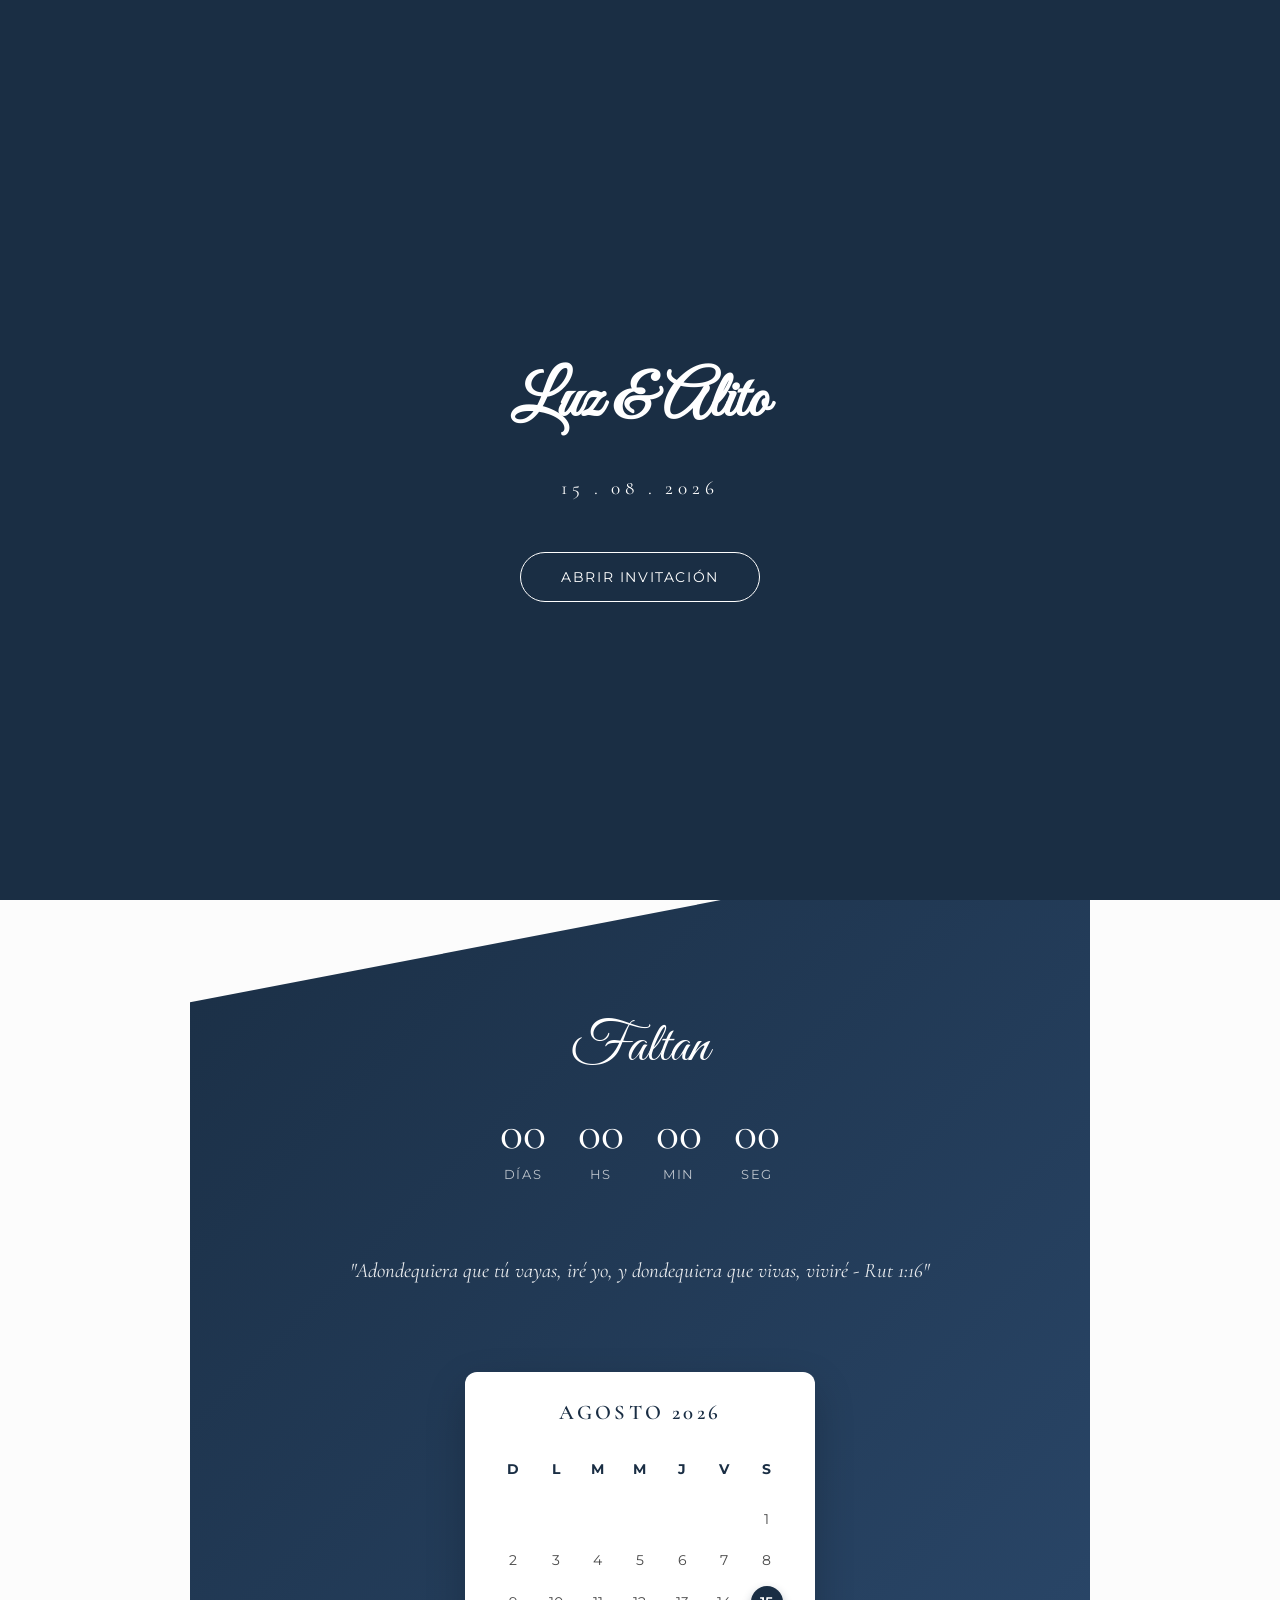
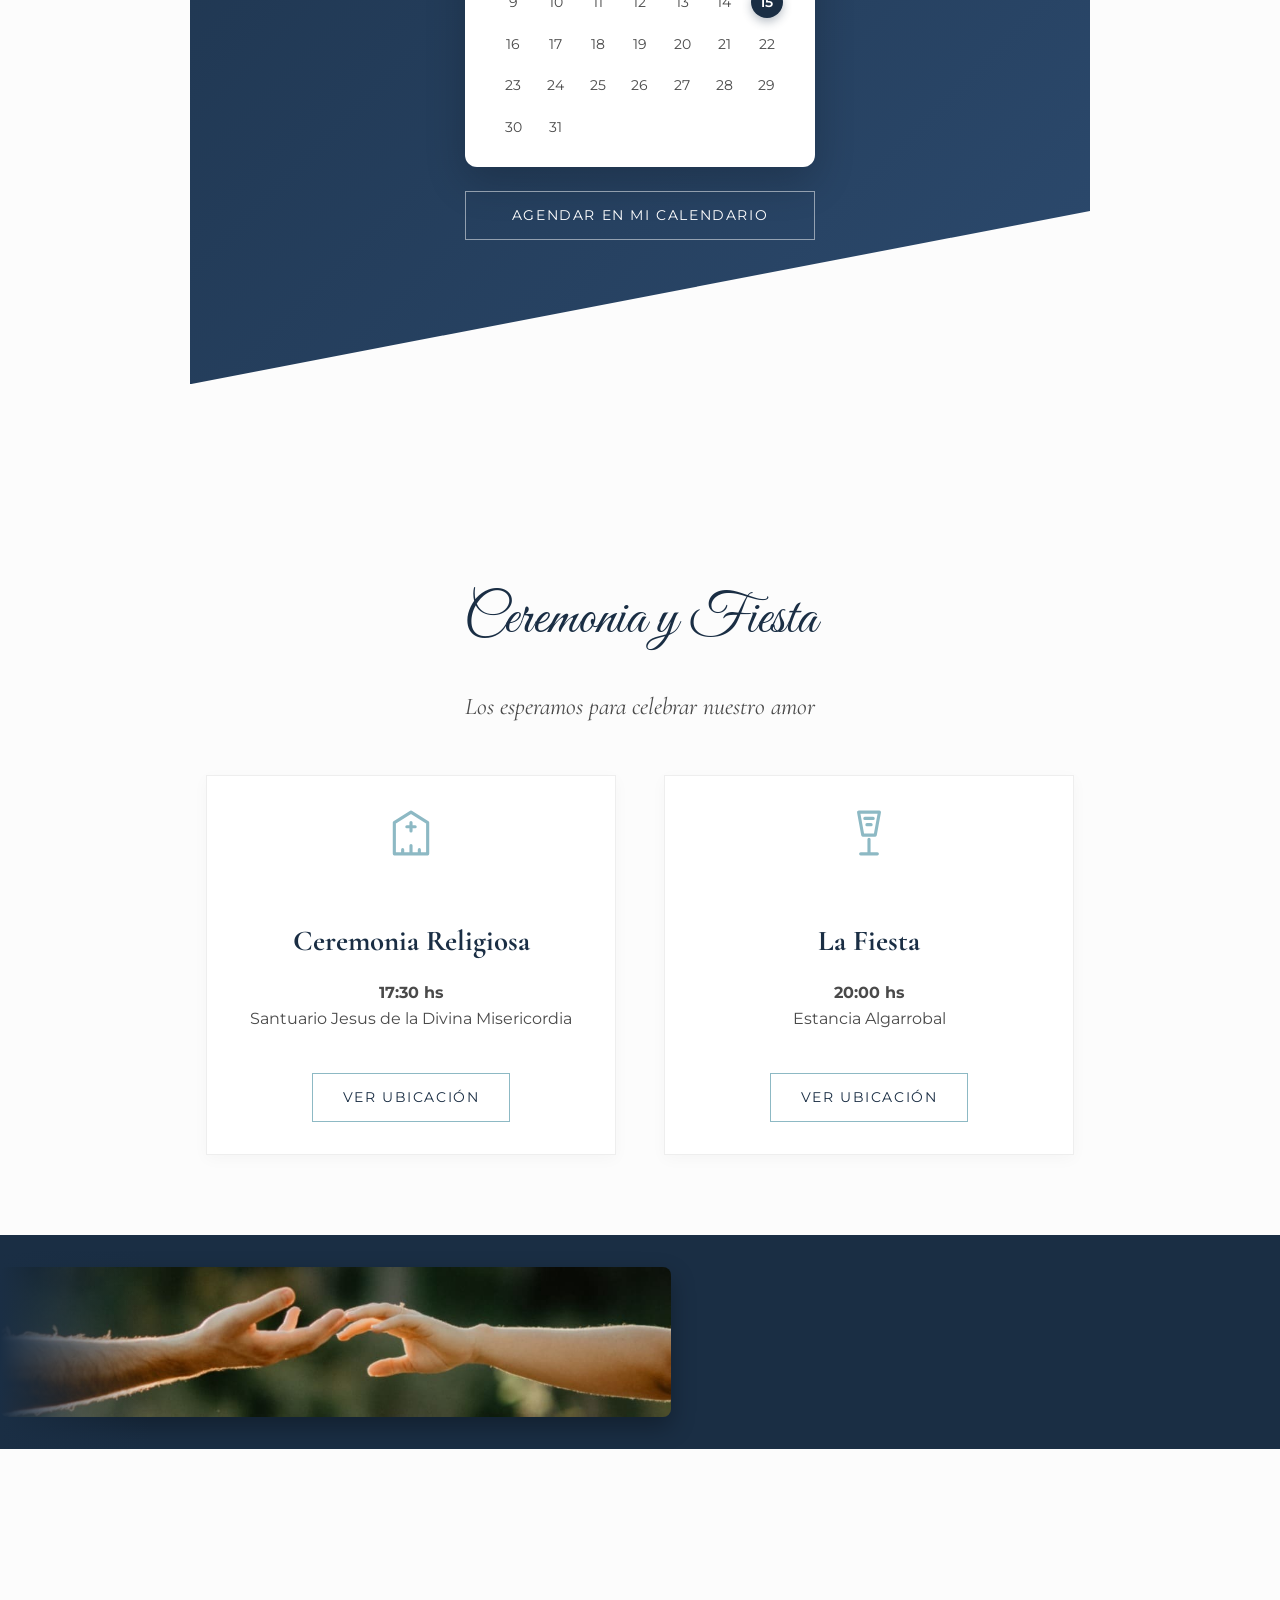
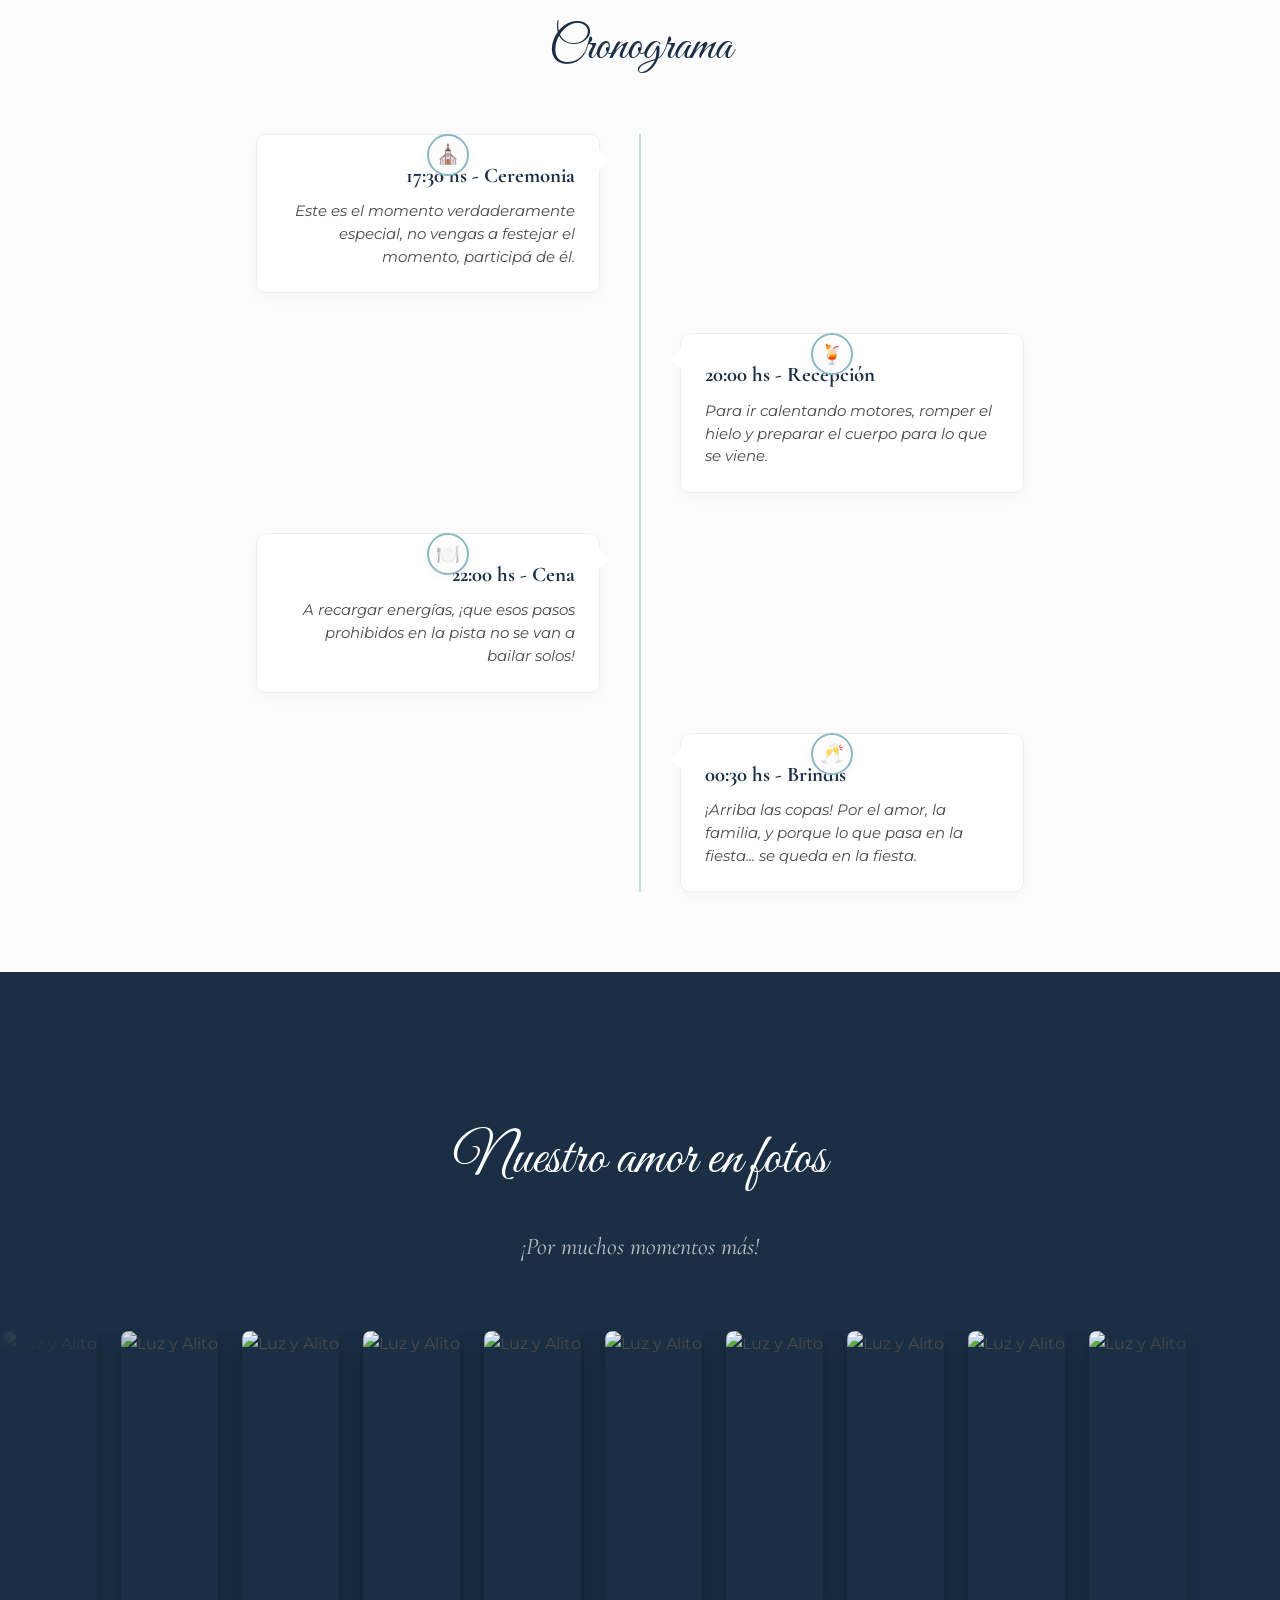
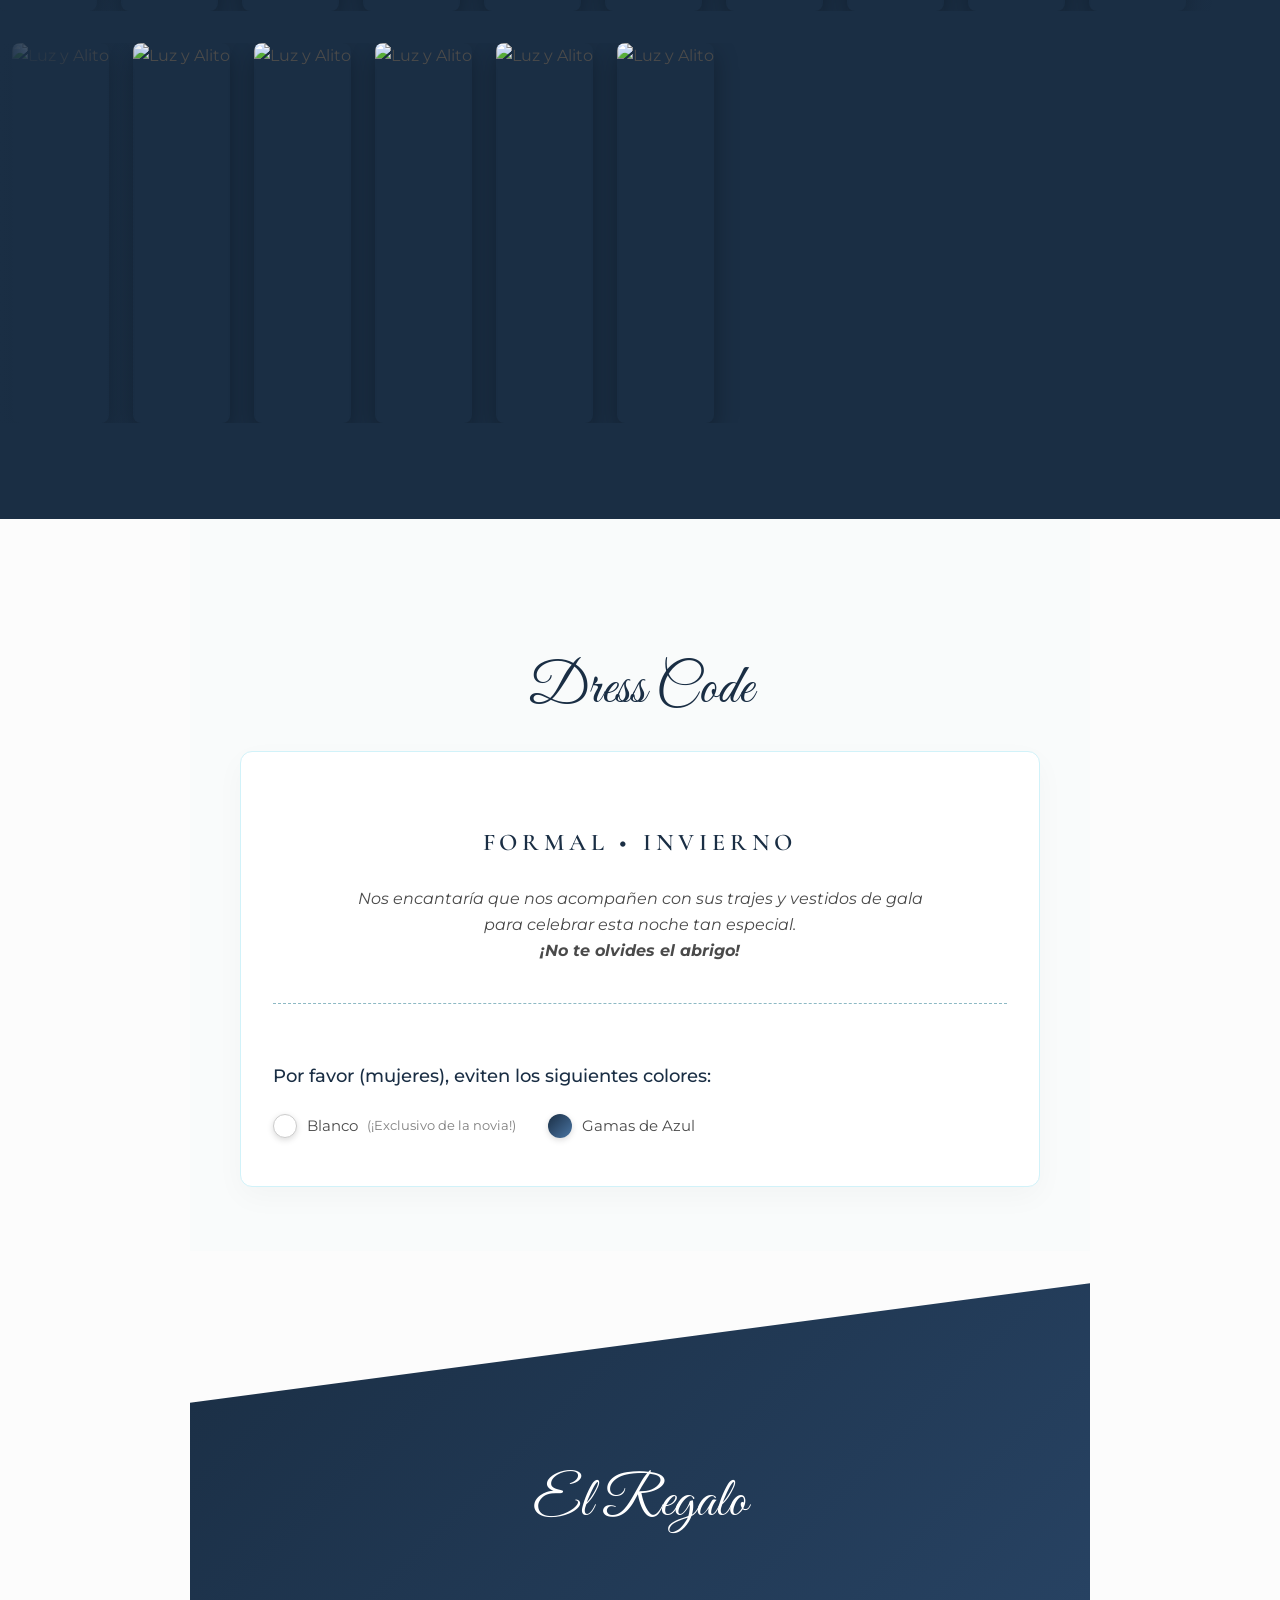
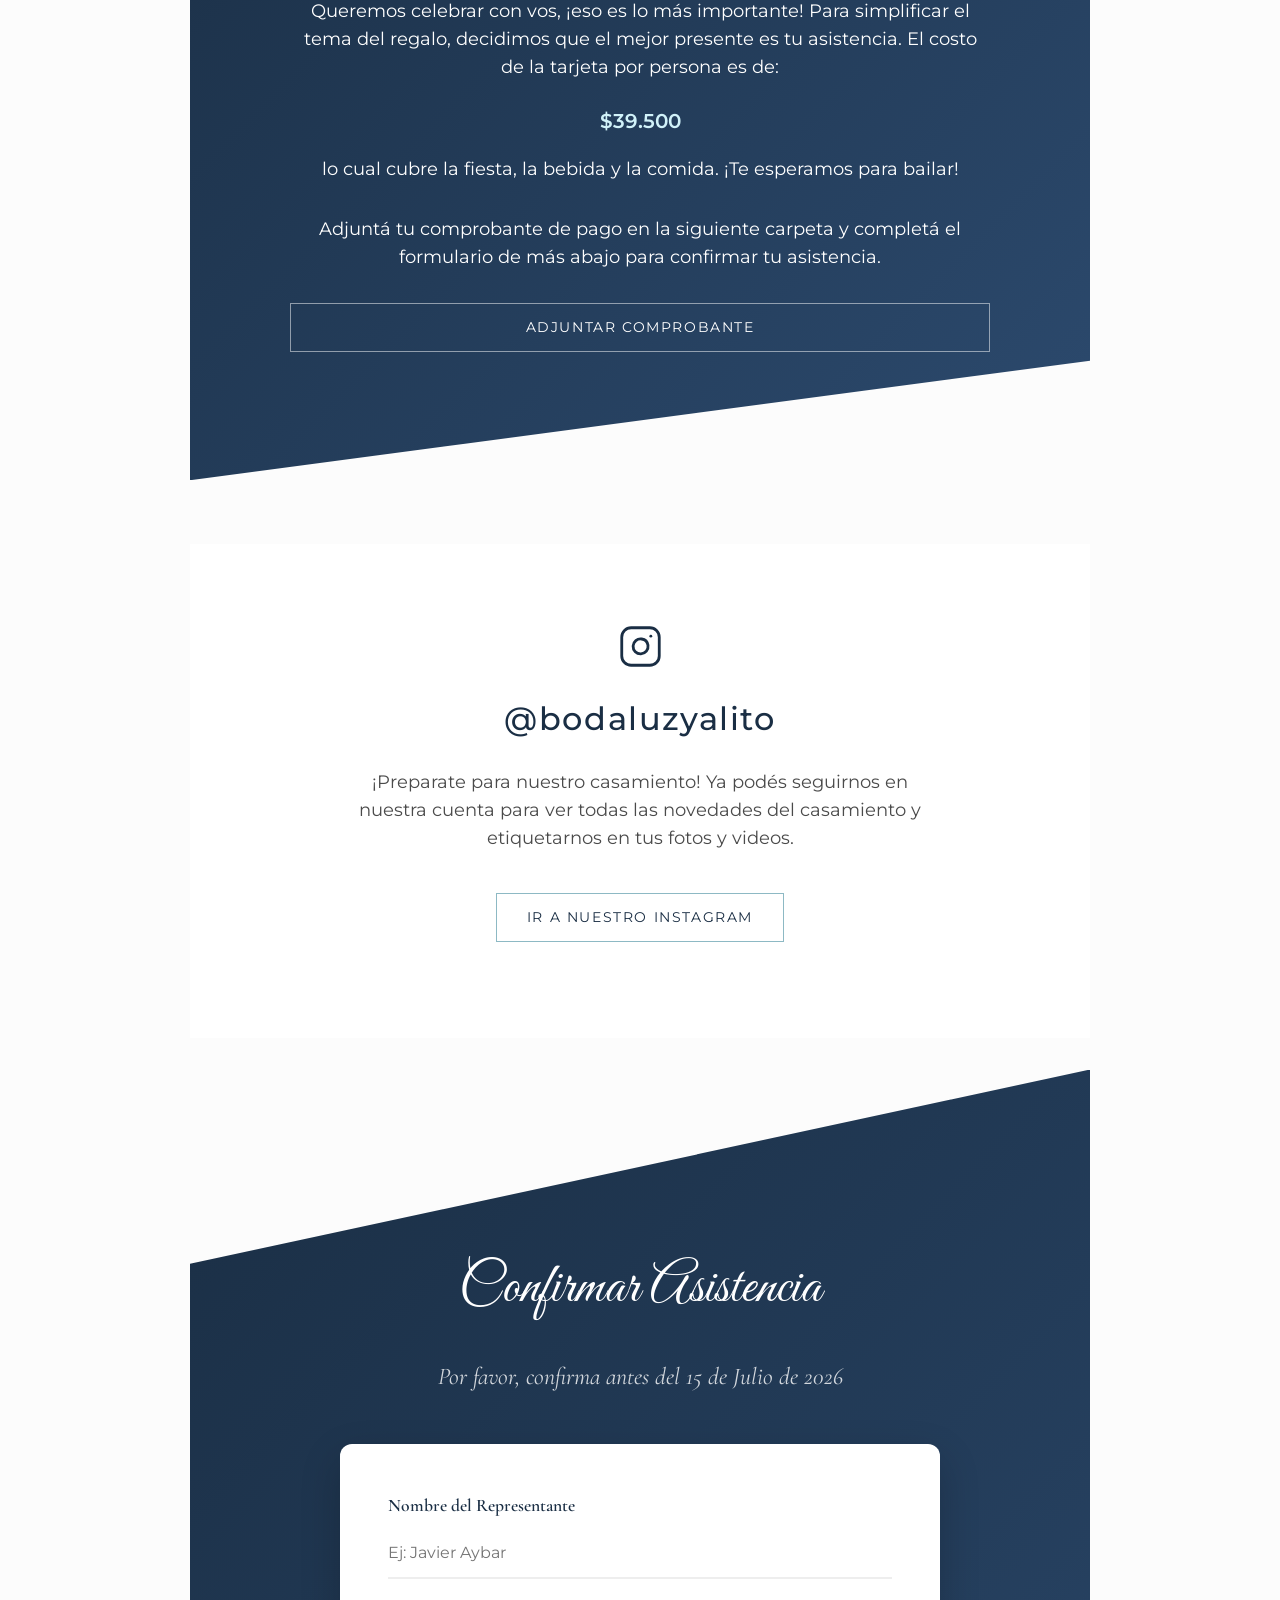
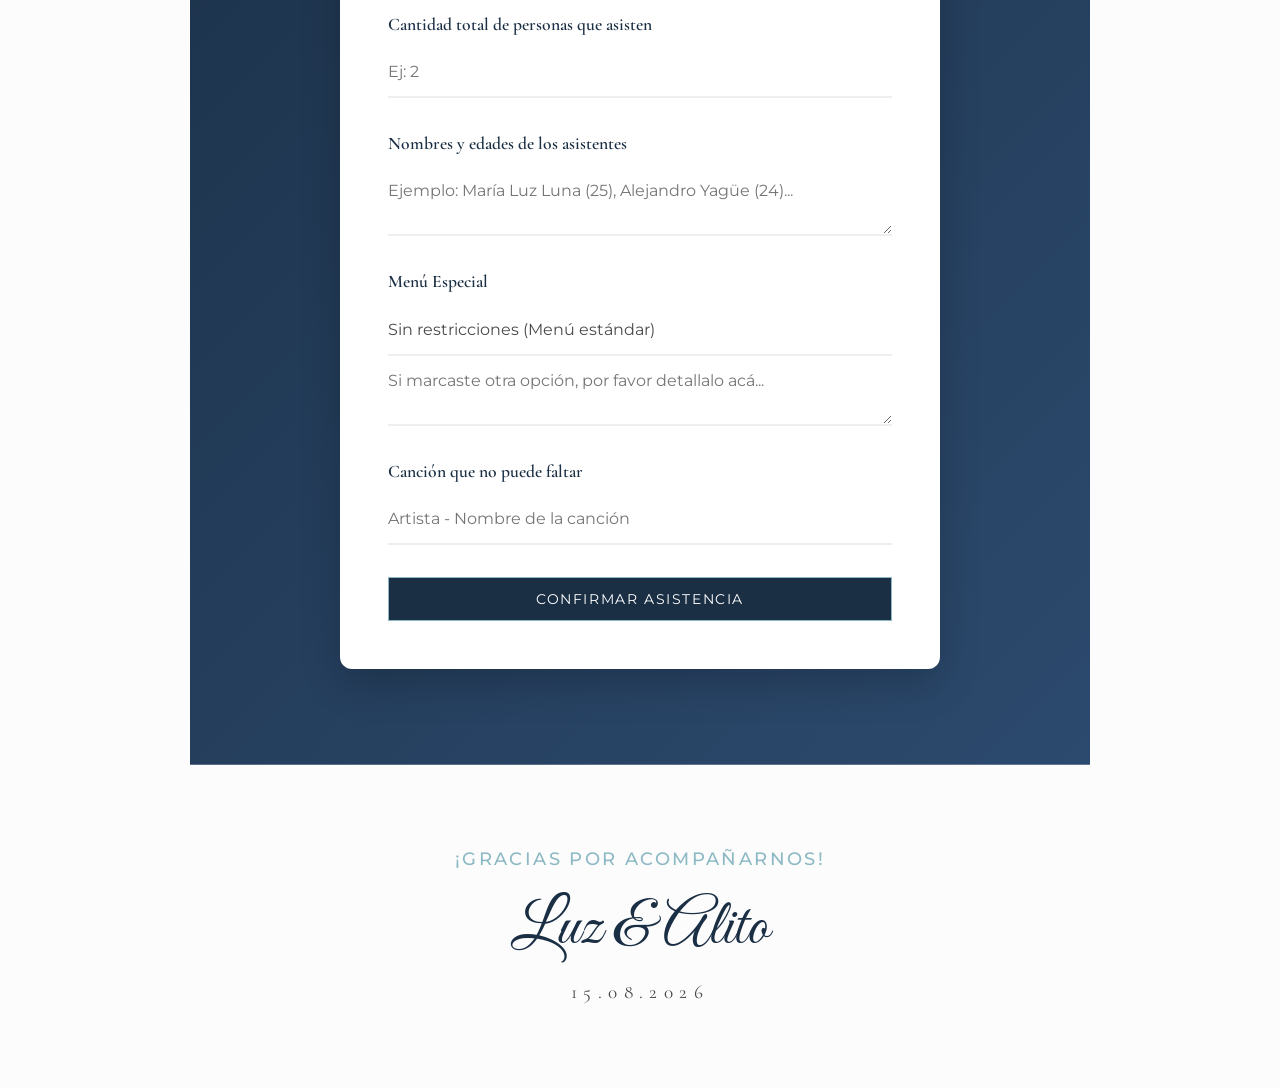
==== templates/index_brindis.html @ bd090705 "Feature: Agregada version de invitacion con pago de tarjeta" ====
<!DOCTYPE html>
<html lang="es">
<head>
    <meta charset="UTF-8">
    <meta name="viewport" content="width=device-width, initial-scale=1.0">
    <title>Luz & Alito | 15.08.2026</title>
    
    <meta property="og:title" content="¡Nos casamos! Luz & Alito">
    <meta property="og:description" content="Estás cordialmente invitado a celebrar nuestro casamiento el 15.08.2026. Entra para ver todos los detalles y confirmar tu asistencia.">
    <meta property="og:image" content="https://boda-luz-alito-production.up.railway.app/static/img/imagen_link.jpg">
    <meta property="og:image:secure_url" content="https://boda-luz-alito-production.up.railway.app/static/img/imagen_link.jpg">
    <meta property="og:image:type" content="image/jpeg">
    <meta property="og:image:width" content="1200">
    <meta property="og:image:height" content="630">
    <!-- Actualizamos la URL para que apunte a la nueva ruta -->
    <meta property="og:url" content="https://boda-luz-alito-production.up.railway.app/tarjeta">
    <meta property="og:type" content="website">
    
    <link rel="preconnect" href="https://fonts.googleapis.com">
    <link rel="preconnect" href="https://fonts.gstatic.com" crossorigin>
    <link href="https://fonts.googleapis.com/css2?family=Cormorant+Garamond:ital,wght@0,400;0,600;1,400&family=Great+Vibes&family=Montserrat:wght@300;400;500&display=swap" rel="stylesheet">
    
    <link rel="stylesheet" href="/static/css/styles.css">
</head>
<body>

    <div id="welcome-overlay" class="welcome-overlay">
        <div class="welcome-content">
            <h2 style="font-family: var(--font-script); font-size: 4rem; color: white; margin-bottom: 0;">Luz & Alito</h2>
            <p style="font-family: var(--font-serif); font-size: 1.2rem; color: white; letter-spacing: 0.3rem; margin-bottom: 3rem;">15 . 08 . 2026</p>
            <button id="open-invitation" class="btn-primary" style="background-color: transparent; border-color: white; color: white; border-radius: 30px; padding: 15px 40px;">
                ABRIR INVITACIÓN
            </button>
        </div>
    </div>

    <header class="hero-superpuesta">
        <img src="/static/img/image_1.jpg" alt="Luz y Alito Preboda" class="portada-foto-harmonized hero-bg">
        
        <div class="hero-overlay-sutil"></div>

        <div class="hero-content-superpuesto">
            
            <div class="hero-top">
                <svg viewBox="0 0 400 150" class="svg-arco">
                    <path id="curve" d="M 50 130 Q 200 10 350 130" fill="transparent" />
                    <text class="texto-arco">
                        <textPath href="#curve" startOffset="50%" text-anchor="middle">
                            Nos casamos
                        </textPath>
                    </text>
                </svg>
                <div class="hero-nombres-super">LUZ & ALITO</div>
            </div>
            
            <div class="hero-bottom">
                <p class="hero-fecha-super">15.08.2026</p>
            </div>

        </div>
    </header>

    <section id="countdown" class="reveal">
        <h2 class="section-title" style="color: white;">Faltan</h2>
        <div class="countdown-container">
            <div class="countdown-item">
                <span class="countdown-number" id="days" style="color: white;">00</span>
                <span class="countdown-label" style="color: rgba(255,255,255,0.7);">Días</span>
            </div>
            <div class="countdown-item">
                <span class="countdown-number" id="hours" style="color: white;">00</span>
                <span class="countdown-label" style="color: rgba(255,255,255,0.7);">Hs</span>
            </div>
            <div class="countdown-item">
                <span class="countdown-number" id="minutes" style="color: white;">00</span>
                <span class="countdown-label" style="color: rgba(255,255,255,0.7);">Min</span>
            </div>
            <div class="countdown-item">
                <span class="countdown-number" id="seconds" style="color: white;">00</span>
                <span class="countdown-label" style="color: rgba(255,255,255,0.7);">Seg</span>
            </div>
        </div>
        
        <div class="bible-quote-container">
            <p class="bible-quote">"Adondequiera que tú vayas, iré yo, y dondequiera que vivas, viviré - Rut 1:16"</p>
        </div>
        
        <div class="calendar-widget">
            <div class="elegant-calendar">
                <div class="calendar-header">AGOSTO 2026</div>
                <div class="calendar-grid">
                    <span>D</span><span>L</span><span>M</span><span>M</span><span>J</span><span>V</span><span>S</span>
                    <span></span><span></span><span></span><span></span><span></span><span></span><span>1</span>
                    <span>2</span><span>3</span><span>4</span><span>5</span><span>6</span><span>7</span><span>8</span>
                    <span>9</span><span>10</span><span>11</span><span>12</span><span>13</span><span>14</span><span class="highlight-date">15</span>
                    <span>16</span><span>17</span><span>18</span><span>19</span><span>20</span><span>21</span><span>22</span>
                    <span>23</span><span>24</span><span>25</span><span>26</span><span>27</span><span>28</span><span>29</span>
                    <span>30</span><span>31</span><span></span><span></span><span></span><span></span><span></span>
                </div>
            </div>

            <a href="https://calendar.google.com/calendar/render?action=TEMPLATE&text=Boda+de+Luz+y+Alito&dates=20260815T203000Z/20260816T080000Z&details=%C2%A1Lleg%C3%B3+el+gran+d%C3%ADa!+Ceremonia+17:30+hs+en+Santuario+Jes%C3%BAs+de+la+Divina+Misericordia.+Fiesta+20:00+hs+en+Alto+del+Algarrobal.&location=San+Rafael,+Mendoza,+Argentina" target="_blank" class="btn-primary btn-calendar">
                Agendar en mi Calendario
            </a>
        </div>
    </section>

    <section id="ubicacion" class="reveal" style="background-color: #fcfcfc;">
        <h2 class="section-title">Ceremonia y Fiesta</h2>
        <p class="section-subtitle">Los esperamos para celebrar nuestro amor</p>
        
        <div class="location-grid">
            <div class="location-card">
                <svg class="location-icon" viewBox="0 0 24 24" fill="none" stroke="currentColor" stroke-width="1.5">
                    <path d="M12 2L4 7v15h16V7l-8-5zM12 22v-4M8 22v-2M16 22v-2M12 7v4M10 9h4" stroke-linecap="round" stroke-linejoin="round"/>
                </svg>
                <h3 class="location-title">Ceremonia Religiosa</h3>
                <p><strong>17:30 hs</strong><br>Santuario Jesus de la Divina Misericordia</p>
                <br>
                <a href="https://www.google.com/maps/place/Santuario+Jes%C3%BAs+De+La+Divina+Misericordia/@-34.6218559,-68.3626175,629m/data=!3m2!1e3!4b1!4m6!3m5!1s0x967908223e3d823d:0xdf7e93744d65903f!8m2!3d-34.6218603!4d-68.3600426!16s%2Fg%2F11c0pt0why?entry=ttu&g_ep=EgoyMDI2MDQyMi4wIKXMDSoASAFQAw%3D%3D" target="_blank" class="btn-primary">Ver ubicación</a>
            </div>
            
            <div class="location-card">
                <svg class="location-icon" viewBox="0 0 24 24" fill="none" stroke="currentColor" stroke-width="1.5">
                    <path d="M8 22h8M12 15v7M17 2l-2 11h-6l-2-11h10zM10 5h4M11 8h2" stroke-linecap="round" stroke-linejoin="round"/>
                </svg>
                <h3 class="location-title">La Fiesta</h3>
                <p><strong>20:00 hs</strong><br>Estancia Algarrobal</p>
                <br>
                <a href="https://www.google.com/maps/place/Estancia+Algarrobal/@-34.6167637,-68.4097717,40277m/data=!3m1!1e3!4m10!1m2!2m1!1sel+algarrobal+san+rafael+mendoza!3m6!1s0x9679a9c98246d15d:0x475a10172214bb6f!8m2!3d-34.629145!4d-68.1458076!15sCiBlbCBhbGdhcnJvYmFsIHNhbiByYWZhZWwgbWVuZG96YVoiIiBlbCBhbGdhcnJvYmFsIHNhbiByYWZhZWwgbWVuZG96YZIBFmZ1bmN0aW9uX3Jvb21fZmFjaWxpdHmaASRDaGREU1VoTk1HOW5TMFZKUTBGblNVUkNObkl6TkcxblJSQULgAQD6AQQIABBA!16s%2Fg%2F11cs5szw_x?entry=ttu&g_ep=EgoyMDI2MDQyMi4wIKXMDSoASAFQAw%3D%3D" target="_blank" class="btn-primary">Ver ubicación</a>
            </div>
        </div>

        </section>

    <div class="guarda-animada-container reveal">
        <div class="marquee-track">
            <img src="/static/img/imagen_guarda.jpg" alt="Guarda" class="img-guarda">
        </div>
    </div>

    <section id="cronograma" class="reveal">
        
        <div class="itinerario-container reveal">
            <h2 class="section-title" style="margin-top: 5rem; font-size: 3rem;">Cronograma</h2>
            
            <div class="timeline">
                <div class="timeline-item">
                    <div class="timeline-icon">⛪</div>
                    <div class="timeline-content">
                        <h4>17:30 hs - Ceremonia</h4>
                        <p>Este es el momento verdaderamente especial, no vengas a festejar el momento, participá de él.</p>
                    </div>
                </div>
                
                <div class="timeline-item">
                    <div class="timeline-icon">🍹</div>
                    <div class="timeline-content">
                        <h4>20:00 hs - Recepción</h4>
                        <p>Para ir calentando motores, romper el hielo y preparar el cuerpo para lo que se viene.</p>
                    </div>
                </div>
                
                <div class="timeline-item">
                    <div class="timeline-icon">🍽️</div>
                    <div class="timeline-content">
                        <h4>22:00 hs - Cena</h4>
                        <p>A recargar energías, ¡que esos pasos prohibidos en la pista no se van a bailar solos!</p>
                    </div>
                </div>
                
                <div class="timeline-item">
                    <div class="timeline-icon">🥂</div>
                    <div class="timeline-content">
                        <h4>00:30 hs - Brindis</h4>
                        <p>¡Arriba las copas! Por el amor, la familia, y porque lo que pasa en la fiesta... se queda en la fiesta.</p>
                    </div>
                </div>
            </div>
        </div>
    </section>


    <section id="galeria" class="reveal galeria-bg-blue">
        <h2 class="section-title" style="color: white;">Nuestro amor en fotos</h2>
        <p class="section-subtitle" style="color: rgba(255,255,255,0.7); margin-bottom: 4rem;">¡Por muchos momentos más!</p>
        
        <div class="marquee-container">
            <div class="marquee-track track-left">
                <img src="/static/img/image_1.jpg" alt="Luz y Alito" class="img-horizontal">
                <img src="/static/img/image_2.jpg" alt="Luz y Alito" class="img-horizontal">
                <img src="/static/img/image_3.jpg" alt="Luz y Alito" class="img-horizontal">
                <img src="/static/img/image_4.jpg" alt="Luz y Alito" class="img-horizontal">
                <img src="/static/img/image_5.jpg" alt="Luz y Alito" class="img-horizontal">
                <img src="/static/img/image_1.jpg" alt="Luz y Alito" class="img-horizontal">
                <img src="/static/img/image_2.jpg" alt="Luz y Alito" class="img-horizontal">
                <img src="/static/img/image_3.jpg" alt="Luz y Alito" class="img-horizontal">
                <img src="/static/img/image_4.jpg" alt="Luz y Alito" class="img-horizontal">
                <img src="/static/img/image_5.jpg" alt="Luz y Alito" class="img-horizontal">
            </div>
        </div>

        <div class="marquee-container" style="margin-bottom: 0;">
            <div class="marquee-track track-right">
                <img src="/static/img/image_6.jpg" alt="Luz y Alito" class="img-vertical">
                <img src="/static/img/image_7.jpg" alt="Luz y Alito" class="img-vertical">
                <img src="/static/img/image_8.jpg" alt="Luz y Alito" class="img-vertical">
                <img src="/static/img/image_9.jpg" alt="Luz y Alito" class="img-vertical">
                <img src="/static/img/image_10.jpg" alt="Luz y Alito" class="img-vertical">
                <img src="/static/img/image_11.jpg" alt="Luz y Alito" class="img-vertical">
                <img src="/static/img/image_6.jpg" alt="Luz y Alito" class="img-vertical">
                <img src="/static/img/image_7.jpg" alt="Luz y Alito" class="img-vertical">
                <img src="/static/img/image_8.jpg" alt="Luz y Alito" class="img-vertical">
                <img src="/static/img/image_9.jpg" alt="Luz y Alito" class="img-vertical">
                <img src="/static/img/image_10.jpg" alt="Luz y Alito" class="img-vertical">
                <img src="/static/img/image_11.jpg" alt="Luz y Alito" class="img-vertical">
            </div>
        </div>
    </section>

    <section id="detalles" class="reveal" style="background-color: #f9fbfb; padding-bottom: 4rem;">
        <h2 class="section-title">Dress Code</h2>
        
        <div class="dress-code-container">
            
            <p class="dress-code-main">Formal • Invierno</p>
            
            <p style="max-width: 600px; margin: 1rem auto; color: var(--text-body); font-style: italic;">
                Nos encantaría que nos acompañen con sus trajes y vestidos de gala para celebrar esta noche tan especial.
                <br><strong>¡No te olvides el abrigo!</strong>
            </p>
            

            <div class="reserved-colors">
                <p class="reserved-title">Por favor (mujeres), eviten los siguientes colores:</p>
                
                <div class="color-palette">
                    <div class="color-item">
                        <span class="color-dot" style="background-color: #FFFFFF; border: 1px solid #ccc;"></span>
                        Blanco <span style="font-size: 0.8rem; opacity: 0.7;">(¡Exclusivo de la novia!)</span>
                    </div>
                    <div class="color-item">
                        <span class="color-dot" style="background: linear-gradient(135deg, #1A2E44, #4a75a3);"></span>
                        Gamas de Azul
                    </div>
                </div>
            </div>
        </div>
    </section>

    <!-- SECCIÓN DE REGALOS MODIFICADA -->
    <section id="regalos" class="reveal regalos-bg-blue">
        <h2 class="section-title" style="color: white; margin-bottom: 2rem;">El Regalo</h2>
        
        <div class="gifts-content" style="max-width: 700px; margin: 0 auto; color: white; font-family: var(--font-sans); line-height: 1.6; text-align: center;">
            <p style="font-size: 1.1rem; margin-bottom: 1.5rem;">
                Queremos celebrar con vos, ¡eso es lo más importante! Para simplificar el tema del regalo, decidimos que el mejor presente es tu asistencia. El costo de la tarjeta por persona es de:
            </p>
            
            <p style="font-size: 1.25rem; font-weight: 600; margin-bottom: 0.5rem; color: var(--accent-cyan);">
                $39.500
            </p>
            
            <p style="font-size: 1.1rem; margin-bottom: 2rem;">
                lo cual cubre la fiesta, la bebida y la comida. ¡Te esperamos para bailar!
            </p>

            <p style="font-size: 1.1rem; margin-bottom: 2rem; padding: 0 1rem;">
                Adjuntá tu comprobante de pago en la siguiente carpeta y completá el formulario de más abajo para confirmar tu asistencia.
            </p>

            <a href="https://drive.google.com/drive/folders/1MSKx-AzAaVtiCy_ZaX9L3A9pdkCAbruA?usp=drive_link" target="_blank" class="btn-primary btn-calendar" style="margin: 0 auto;">
                Adjuntar Comprobante
            </a>
        </div>
    </section>

   <section id="instagram" class="reveal" style="background-color: white; text-align: center; padding-bottom: 6rem;">
        <div style="color: var(--primary-navy); margin-bottom: 1rem;">
            <svg width="45" height="45" viewBox="0 0 24 24" fill="none" stroke="currentColor" stroke-width="1.5" stroke-linecap="round" stroke-linejoin="round">
                <rect x="2" y="2" width="20" height="20" rx="5" ry="5"></rect>
                <path d="M16 11.37A4 4 0 1 1 12.63 8 4 4 0 0 1 16 11.37z"></path>
                <line x1="17.5" y1="6.5" x2="17.51" y2="6.5"></line>
            </svg>
        </div>
        
        <h2 style="font-family: var(--font-sans); font-size: 2rem; color: var(--primary-navy); font-weight: 500; letter-spacing: 0.1rem; margin-top: 0; margin-bottom: 1.5rem;">
            @bodaluzyalito
        </h2>
        
        <p style="max-width: 600px; margin: 0 auto 2.5rem auto; font-size: 1.1rem; line-height: 1.6; color: var(--text-body);">
            ¡Preparate para nuestro casamiento! Ya podés seguirnos en nuestra cuenta para ver todas las novedades del casamiento y etiquetarnos en tus fotos y videos.
        </p>
        
        <a href="https://www.instagram.com/bodaluzyalito?utm_source=ig_web_button_share_sheet&igsh=ZDNlZDc0MzIxNw==" target="_blank" class="btn-primary">
            Ir a nuestro Instagram
        </a>
    </section>

    <section id="rsvp" class="reveal rsvp-bg-blue">
        <h2 class="section-title" style="color: white;">Confirmar Asistencia</h2>
        <p class="section-subtitle" style="color: rgba(255,255,255,0.8);">Por favor, confirma antes del 15 de Julio de 2026</p>
        <form id="rsvp-form" class="rsvp-form">
            <div class="form-group">
                <label for="nombre">Nombre del Representante</label>
                <input type="text" id="nombre" name="nombre" placeholder="Ej: Javier Aybar" required>
            </div>
            
            <div class="form-group">
                <label for="personas">Cantidad total de personas que asisten</label>
                <input type="number" id="personas" name="personas" min="1" placeholder="Ej: 2" required>
            </div>
            
            <div class="form-group">
                <label for="nombres_invitados">Nombres y edades de los asistentes</label>
                <textarea id="nombres_invitados" name="nombres_invitados" placeholder="Ejemplo: María Luz Luna (25), Alejandro Yagüe (24)..." required></textarea>
            </div>
            
            <div class="form-group">
                <label for="menu">Menú Especial</label>
                <select id="menu" name="menu">
                    <option value="estandar">Sin restricciones (Menú estándar)</option>
                    <option value="vegetariano">Vegetariano</option>
                    <option value="vegano">Vegano</option>
                    <option value="celiaco">Celíaco</option>
                    <option value="otros">Otras alergias/restricciones</option>
                </select>
                <textarea id="menu_detalles" name="menu_detalles" placeholder="Si marcaste otra opción, por favor detallalo acá..."></textarea>
            </div>
            
            <div class="form-group">
                <label for="cancion">Canción que no puede faltar</label>
                <input type="text" id="cancion" name="cancion" placeholder="Artista - Nombre de la canción">
            </div>
            
            <button type="submit" class="btn-primary" style="width: 100%; background-color: var(--primary-navy); color: white;">Confirmar Asistencia</button>
        </form>
    </section>

    <footer class="reveal" style="text-align:center; padding: 5rem 1rem; background-color: #fcfcfc; display: flex; flex-direction: column; align-items: center; justify-content: center;">
        
        <span style="font-family: var(--font-sans); font-size: 1.1rem; font-weight: 500; letter-spacing: 0.15rem; color: var(--accent-cyan-dark); text-transform: uppercase; margin-bottom: 1.5rem;">
            ¡Gracias por acompañarnos!
        </span>
        
        <span style="font-family: var(--font-script); font-size: 4rem; color: var(--primary-navy); line-height: 1; margin-bottom: 1rem;">
            Luz & Alito
        </span>
        
        <span style="font-family: var(--font-serif); font-size: 1.2rem; letter-spacing: 0.4rem; color: var(--text-body);">
            15.08.2026
        </span>

    </footer>

    <audio id="wedding-song" loop autoplay>
        <source src="/static/music/nuestra_cancion.mp3" type="audio/mpeg">
    </audio>
    <button id="music-btn" title="Reproducir música"></button>

    <div id="lightbox" class="lightbox">
        <span class="lightbox-close">&times;</span>
        <img id="lightbox-img" src="" alt="Foto ampliada">
    </div>

    <script src="/static/js/script.js"></script>
</body>
</html>
---- static/css/styles.css ----
/* static/css/styles.css */

:root {
    --primary-navy: #1A2E44; 
    --accent-cyan: #D1F2F9;  
    --accent-cyan-dark: #8DB9C4; 
    --text-body: #4A4A4A;    
    --bg-white: #FCFCFC;     
    
    /* Tipografías */
    --font-script: 'Great Vibes', cursive;
    --font-serif: 'Cormorant Garamond', serif;
    --font-sans: 'Montserrat', sans-serif;
}

* {
    box-sizing: border-box;
}

body {
    font-family: var(--font-sans);
    color: var(--text-body);
    margin: 0;
    background-color: var(--bg-white);
    line-height: 1.6;
    overflow-x: hidden;
}

/* =========================================
   SECCIONES GENERALES
   ========================================= */
section {
    padding: 5rem 1rem;
    max-width: 900px;
    margin: 0 auto;
}

.section-title {
    font-family: var(--font-script);
    font-size: 3.5rem;
    color: var(--primary-navy);
    text-align: center;
    margin-bottom: 1rem;
    font-weight: normal;
}

.section-subtitle {
    font-family: var(--font-serif);
    font-size: 1.5rem;
    color: var(--text-body);
    text-align: center;
    margin-bottom: 3rem;
    font-style: italic;
}

/* BOTONES */
.btn-primary {
    background-color: white;
    color: var(--primary-navy);
    padding: 12px 30px;
    border: 1px solid var(--accent-cyan-dark);
    border-radius: 0; 
    cursor: pointer;
    text-decoration: none;
    font-family: var(--font-sans);
    font-size: 0.9rem;
    text-transform: uppercase;
    letter-spacing: 0.1rem;
    transition: all 0.3s ease;
    display: inline-block;
}

.btn-primary:hover {
    background-color: var(--accent-cyan);
    color: var(--primary-navy);
}

/* CLASES PARA ANIMACIÓN DE APARICIÓN (SCROLL REVEAL) */
.reveal {
    opacity: 0;
    /* Redujimos un poco el desplazamiento para que sea más sutil y rápido */
    transform: translateY(20px); 
    /* Forzamos que SOLO anime opacidad y desplazamiento. 
       ¡NUNCA animará el clip-path! */
    transition: opacity 0.8s ease-out, transform 0.8s ease-out;
    /* Mantén estas dos líneas para forzar la aceleración por hardware */
    -webkit-backface-visibility: hidden;
    backface-visibility: hidden;
}

.reveal.active {
    opacity: 1;
    transform: translateY(0);
}

/* =========================================
   PORTADA SUPERPUESTA (CON ARCO)
   ========================================= */
.hero-superpuesta {
    position: relative;
    width: 100%;
    max-width: 900px;
    height: 85vh; 
    margin: 0 auto 3rem auto;
    display: flex;
    flex-direction: column;
    justify-content: center;
    overflow: hidden;
}

.hero-bg {
    position: absolute;
    top: 0; left: 0; width: 100%; height: 100%;
    object-fit: cover; z-index: 1;
    border-radius: 10px;
    mask-image: radial-gradient(circle, black 70%, transparent 100%);
    -webkit-mask-image: radial-gradient(circle, black 70%, transparent 100%);
}

.hero-overlay-sutil {
    position: absolute;
    top: 0; left: 0; width: 100%; height: 100%;
    background: radial-gradient(circle, rgba(0,0,0,0) 20%, rgba(26, 46, 68, 0.4) 100%);
    z-index: 2; border-radius: 10px;
}

.hero-content-superpuesto {
    position: relative; z-index: 3;
    width: 100%; height: 100%;
    display: flex; flex-direction: column; justify-content: space-between;
    padding: 3rem 1rem; text-align: center; color: #FCFCFC;
}

.hero-top {
    display: flex; flex-direction: column; align-items: center; margin-top: 2rem;
}

.svg-arco {
    width: 100%; max-width: 350px; height: 130px;
    overflow: visible; margin-bottom: -30px; 
}

.texto-arco {
    font-family: var(--font-script); font-size: 3.5rem; fill: #FCFCFC;
    filter: drop-shadow(2px 2px 4px rgba(0,0,0,0.5)); 
}

.hero-nombres-super {
    font-family: var(--font-serif); font-size: 3rem; letter-spacing: 0.3rem;
    text-transform: uppercase; text-shadow: 2px 2px 8px rgba(0,0,0,0.6);
}

.hero-bottom { margin-bottom: 3rem; }

.hero-fecha-super {
    font-family: var(--font-serif); font-size: 2rem; letter-spacing: 0.4rem;
    margin: 0; text-shadow: 2px 2px 8px rgba(0,0,0,0.6);
}

/* =========================================
   CUENTA REGRESIVA Y CALENDARIO
   ========================================= */
#countdown {
    position: relative;
    background: linear-gradient(135deg, var(--primary-navy) 0%, #2c4a6e 100%);
    padding: 8rem 1rem;
    margin-top: 4rem; margin-bottom: 4rem;
    clip-path: polygon(0 15%, 100% 0%, 100% 85%, 0% 100%);
    display: flex; flex-direction: column; align-items: center; justify-content: center;
}

.countdown-container {
    display: flex; justify-content: center; gap: 2rem; text-align: center;
}

.countdown-item { display: flex; flex-direction: column; }

.countdown-number {
    font-family: var(--font-serif); font-size: 3rem; color: var(--primary-navy); line-height: 1;
}

.countdown-label {
    font-size: 0.8rem; text-transform: uppercase; letter-spacing: 0.1rem;
    color: var(--accent-cyan-dark); margin-top: 0.5rem;
}

.bible-quote-container { margin-top: 3rem; max-width: 600px; text-align: center; }
.bible-quote { font-family: var(--font-serif); font-style: italic; font-size: 1.3rem; color: white; opacity: 0.9; }

/* =========================================
   CALENDARIO ELEGANTE (FONDO BLANCO)
   ========================================= */
.calendar-widget { 
    display: flex; 
    flex-direction: column; 
    align-items: center; 
    margin-top: 4rem; 
    /* Nuevas reglas: Define el ancho perfecto para ambos */
    width: 100%; 
    max-width: 350px; 
}

.elegant-calendar {
    width: 100%; /* Obliga al calendario a ocupar todo el ancho */
    background: white; 
    border: none;
    padding: 1.5rem 2rem;
    border-radius: 12px;
    margin-bottom: 1.5rem; /* Separación con el botón */
    box-shadow: 0 15px 40px rgba(0,0,0,0.2); 
}

.calendar-header {
    font-family: var(--font-serif);
    color: var(--primary-navy); 
    text-align: center;
    letter-spacing: 0.2rem;
    font-size: 1.3rem;
    margin-bottom: 1.5rem;
    text-transform: uppercase;
    font-weight: 600;
}

.calendar-grid {
    display: grid;
    grid-template-columns: repeat(7, 1fr);
    gap: 0.6rem;
    color: var(--text-body); 
    font-family: var(--font-sans);
    font-size: 0.9rem;
    text-align: center;
}

/* Espacio para cada número */
.calendar-grid span { 
    width: 32px; /* Un poco más grandes para aprovechar el nuevo espacio */
    height: 32px; 
    display: flex; 
    align-items: center; 
    justify-content: center; 
    margin: 0 auto; /* Mantiene los números centrados en su columna expandida */
}

/* Letras de los días (D, L, M, M, J, V, S) */
.calendar-grid span:nth-child(-n+7) {
    font-weight: bold;
    color: var(--primary-navy); 
    margin-bottom: 0.5rem;
}

/* El círculo que resalta el 15 */
.highlight-date {
    background-color: var(--primary-navy); 
    color: white !important; 
    border-radius: 50%;
    font-weight: 600;
    box-shadow: 0 4px 10px rgba(26, 46, 68, 0.3);
}

/* Botón del calendario */
.btn-calendar { 
    width: 100%; /* Obliga al botón a ser igual de ancho que el calendario */
    text-align: center; /* Centra el texto */
    background-color: transparent; 
    color: white; 
    border-color: rgba(255,255,255,0.5); 
    margin-bottom: 1rem; 
}

.btn-calendar:hover { 
    background-color: white; 
    color: var(--primary-navy); 
}
/* =========================================
   UBICACIÓN
   ========================================= */
.location-grid { display: grid; grid-template-columns: 1fr; gap: 3rem; }
@media(min-width: 768px) { .location-grid { grid-template-columns: 1fr 1fr; } }
.location-card {
    text-align: center; padding: 2rem; background-color: white; border: 1px solid #eee; box-shadow: 0 4px 15px rgba(0,0,0,0.03);
}
.location-title { font-family: var(--font-serif); font-size: 1.8rem; color: var(--primary-navy); margin-bottom: 0.5rem; }
.location-icon {
    width: 50px; height: 50px; color: var(--accent-cyan-dark); margin-bottom: 1.5rem; transition: transform 0.3s ease;
}
.location-card:hover .location-icon { transform: scale(1.1); }

/* =========================================
   GUARDA ANIMADA
   ========================================= */
.guarda-animada-container {
    width: 100%; overflow: hidden; background-color: var(--primary-navy); 
    padding: 2rem 0; position: relative;
}
.guarda-animada-container::before, .guarda-animada-container::after {
    content: ''; position: absolute; top: 0; width: 150px; height: 100%; z-index: 2; pointer-events: none; 
}
.guarda-animada-container::before { left: 0; background: linear-gradient(to right, var(--primary-navy), transparent); }
.guarda-animada-container::after { right: 0; background: linear-gradient(to left, var(--primary-navy), transparent); }

.img-guarda {
    height: 150px; width: auto; border-radius: 6px; object-fit: cover; box-shadow: 0 4px 10px rgba(0,0,0,0.1); 
}
@keyframes scroll-left-guarda {
    0% { transform: translateX(0); }
    100% { transform: translateX(calc(-50% - 0.5rem)); } 
}

/* =========================================
   ITINERARIO (TIMELINE VERTICAL)
   ========================================= */
.itinerario-container { width: 100%; max-width: 800px; margin: 0 auto; padding: 0 1rem; }
.timeline { position: relative; margin-top: 3rem; }
.timeline::before {
    content: ''; position: absolute; top: 0; left: 20px; height: 100%; width: 2px;
    background: var(--accent-cyan-dark); opacity: 0.5;
}
.timeline-item { position: relative; margin-bottom: 2.5rem; padding-left: 60px; }
.timeline-item:last-child { margin-bottom: 0; }
.timeline-icon {
    position: absolute; top: 0; left: 0; width: 42px; height: 42px; background: var(--bg-white);
    border: 2px solid var(--accent-cyan-dark); border-radius: 50%; display: flex; align-items: center;
    justify-content: center; font-size: 1.2rem; z-index: 1; box-shadow: 0 2px 8px rgba(0,0,0,0.05);
}
.timeline-content {
    background: white; padding: 1.5rem; border-radius: 10px; box-shadow: 0 4px 15px rgba(0,0,0,0.03);
    border: 1px solid #eee; position: relative;
}
.timeline-content::before {
    content: ''; position: absolute; top: 15px; left: -10px; border-style: solid;
    border-width: 10px 10px 10px 0; border-color: transparent white transparent transparent;
}
.timeline-content h4 { font-family: var(--font-serif); color: var(--primary-navy); font-size: 1.3rem; margin-top: 0; margin-bottom: 0.5rem; }
.timeline-content p { margin: 0; font-size: 0.95rem; color: var(--text-body); font-style: italic; line-height: 1.5; }

@media (min-width: 768px) {
    .timeline::before { left: 50%; transform: translateX(-50%); }
    .timeline-item { width: 50%; padding-left: 0; padding-right: 40px; text-align: right; }
    .timeline-item:nth-child(even) { margin-left: auto; padding-right: 0; padding-left: 40px; text-align: left; }
    .timeline-icon { left: 50%; transform: translateX(-50%); }
    .timeline-item:nth-child(odd) .timeline-content::before { left: auto; right: -10px; border-width: 10px 0 10px 10px; border-color: transparent transparent transparent white; }
    .timeline-item:nth-child(even) .timeline-content::before { left: -10px; border-width: 10px 10px 10px 0; border-color: transparent white transparent transparent; }
}

/* =========================================
   GALERÍA MARQUEE
   ========================================= */
.galeria-bg-blue {
    background-color: var(--primary-navy); padding: 6rem 0; max-width: 100%; overflow: hidden;
}
.marquee-container { width: 100%; overflow: hidden; margin-bottom: 2rem; position: relative; }
.marquee-container::before, .marquee-container::after {
    content: ''; position: absolute; top: 0; width: 150px; height: 100%; z-index: 2; pointer-events: none; 
}
.marquee-container::before { left: 0; background: linear-gradient(to right, var(--primary-navy), transparent); }
.marquee-container::after { right: 0; background: linear-gradient(to left, var(--primary-navy), transparent); }
.marquee-track { display: flex; gap: 1.5rem; width: max-content; }

/* Cruce de direcciones corregido */
.track-left { animation: scroll-right 35s linear infinite; }
.track-right { transform: translateX(-50%); animation: scroll-left 35s linear infinite; }

.marquee-track img {
    border-radius: 8px; object-fit: cover; box-shadow: 0 10px 25px rgba(0,0,0,0.3); transition: transform 0.4s ease;
}
.marquee-track img:hover { transform: scale(1.02); }
.img-horizontal { height: 280px; width: auto; }
.img-vertical { height: 380px; width: auto; }

@keyframes scroll-left { 0% { transform: translateX(0); } 100% { transform: translateX(calc(-50% - 0.75rem)); } }
@keyframes scroll-right { 0% { transform: translateX(calc(-50% - 0.75rem)); } 100% { transform: translateX(0); } }

/* =========================================
   REGALOS Y RSVP
   ========================================= */
.regalos-bg-blue {
    position: relative; background: linear-gradient(135deg, var(--primary-navy) 0%, #2c4a6e 100%);
    padding: 8rem 1rem; margin-top: 2rem; margin-bottom: 4rem;
    clip-path: polygon(0 15%, 100% 0%, 100% 85%, 0% 100%);
    text-align: center; display: flex; flex-direction: column; align-items: center; justify-content: center;
}
.gifts-content { max-width: 600px; margin: 0 auto; }

/* NUEVO: Fondo azul para RSVP */
.rsvp-bg-blue {
    position: relative; 
    background: linear-gradient(135deg, var(--primary-navy) 0%, #2c4a6e 100%);
    padding: 8rem 1rem 6rem 1rem; 
    margin-top: 2rem; 
    /* Corte diagonal arriba, recto abajo para unir con el footer */
    clip-path: polygon(0 15%, 100% 0%, 100% 100%, 0% 100%); 
}

/* Formulario mejorado tipo "Tarjeta flotante" */
.rsvp-form { 
    background-color: white; 
    padding: 3rem; 
    border-radius: 12px; /* Bordes redondeados más suaves */
    box-shadow: 0 15px 40px rgba(0,0,0,0.2); /* Sombra elegante */
    border: none; 
    max-width: 600px; /* Centra y limita el ancho del formulario */
    margin: 0 auto; 
}

/* --- ENTRADAS DEL FORMULARIO RSVP --- */
.rsvp-form input[type="text"], 
.rsvp-form input[type="number"], 
.rsvp-form textarea, 
.rsvp-form select {
    width: 100%;         /* Ocupa todo el ancho disponible */
    display: block;      /* Se comporta como un bloque sólido */
    padding: 15px 0;     /* Más espacio vertical para que sea cómodo tocar con el dedo */
    border: none;
    border-bottom: 2px solid #eee; /* Línea base más visible */
    background-color: transparent;
    font-family: var(--font-sans);
    font-size: 1rem;
    color: var(--text-body);
    transition: all 0.3s ease;
    border-radius: 0;    /* Evita bordes redondeados nativos en iOS */
    -webkit-appearance: none; /* Limpia estilos por defecto de buscadores */
}

/* Efecto al hacer clic para escribir */
.rsvp-form input:focus, 
.rsvp-form textarea:focus, 
.rsvp-form select:focus {
    outline: none;
    border-bottom: 2px solid var(--accent-cyan-dark);
    padding-left: 10px; /* Pequeño desplazamiento elegante al activar */
}

/* Ajuste para las etiquetas (Labels) */
.form-group label {
    display: block;
    text-align: left;    /* Alinea el texto a la izquierda */
    margin-bottom: 8px;
    font-family: var(--font-serif);
    font-weight: 600;
    color: var(--primary-navy);
    font-size: 1.1rem;
}

.form-group { margin-bottom: 2rem; }
/* =========================================
   MÚSICA
   ========================================= */
#music-btn {
    position: fixed; bottom: 30px; right: 30px; background-color: white; border: 1px solid var(--accent-cyan-dark);
    color: var(--primary-navy); width: 50px; height: 50px; border-radius: 50%; cursor: pointer; font-size: 1.2rem;
    z-index: 1000; display: flex; justify-content: center; align-items: center; box-shadow: 0 4px 10px rgba(0,0,0,0.1);
}

/* =========================================
   DRESS CODE (ETIQUETA)
   ========================================= */
.dress-code-container {
    text-align: center;
    max-width: 800px;
    margin: 0 auto;
    padding: 3rem 2rem;
    background: white;
    border: 1px solid var(--accent-cyan);
    border-radius: 12px;
    box-shadow: 0 10px 30px rgba(0,0,0,0.03);
}

.dress-code-main {
    font-family: var(--font-serif);
    font-size: 1.5rem;
    color: var(--primary-navy);
    text-transform: uppercase;
    letter-spacing: 0.3rem;
    font-weight: 600;
    margin-bottom: 1.5rem;
}

.reserved-colors {
    margin-top: 2.5rem;
    padding-top: 2.5rem;
    border-top: 1px dashed var(--accent-cyan-dark);
}

.reserved-title {
    font-family: var(--font-sans);
    font-size: 1.1rem;
    color: var(--primary-navy);
    margin-bottom: 1.5rem;
    font-weight: 500;
    text-align: left; /* Alineamos el texto a la derecha */
}

.color-palette {
    display: flex;
    flex-wrap: wrap;
    justify-content: flex-start; /* Empuja los colores hacia la derecha */
    gap: 1.5rem 2rem;
}

.color-item {
    display: flex;
    align-items: center;
    gap: 0.6rem;
    font-family: var(--font-sans);
    font-size: 0.95rem;
    color: var(--text-body);
}

.color-dot {
    width: 24px;
    height: 24px;
    border-radius: 50%;
    display: inline-block;
    box-shadow: 0 2px 6px rgba(0,0,0,0.15);
}

/* =========================================
   TODOS LOS AJUSTES PARA CELULARES
   ========================================= */
@media (max-width: 600px) {
    /* Portada */
    .hero-superpuesta { height: 80vh; }
    .svg-arco { max-width: 280px; height: 100px; margin-bottom: -20px; }
    .texto-arco { font-size: 2.8rem; }
    .hero-nombres-super { font-size: 2rem; letter-spacing: 0.2rem; }
    .hero-fecha-super { font-size: 1.5rem; letter-spacing: 0.3rem; }

    /* Secciones generales */
    section { padding: 3.5rem 1rem; }
    .section-title { font-size: 2.8rem; }

    /* Contador, Regalos y RSVP (Corte diagonal) */
    #countdown, .regalos-bg-blue {
        clip-path: polygon(0 5%, 100% 0%, 100% 95%, 0% 100%); padding: 6rem 1rem;
    }
    
    .rsvp-bg-blue {
        clip-path: polygon(0 5%, 100% 0%, 100% 100%, 0% 100%); padding: 6rem 1rem 4rem 1rem;
    }

    .rsvp-form {
        padding: 2rem 1.5rem; /* Menos espacio interno en celulares */
    }
    
    /* Guarda Animada */
    .guarda-animada-container { padding: 1.5rem 0; }
    .img-guarda { height: 100px; }
    .guarda-animada-container::before, .guarda-animada-container::after { width: 60px; }

    /* Galería */
    .galeria-bg-blue { padding: 4rem 0; }
    .img-horizontal { height: 180px; }
    .img-vertical { height: 260px; }
    .marquee-container::before, .marquee-container::after { width: 40px; }

    /* Botones y misceláneos */
    .gifts-wrapper { padding: 2rem 1.5rem; }
    .gifts-wrapper h2.section-title { font-size: 2.2rem !important; }
    #music-btn { bottom: 20px; right: 20px; width: 45px; height: 45px; }

    /* Ajustes Dress Code */
    .dress-code-container { padding: 2rem 1rem; }
    .dress-code-main { font-size: 1.2rem; letter-spacing: 0.2rem; }
    .color-palette { flex-direction: column; align-items: flex-start; gap: 1rem; }
}

/* =========================================
   PANTALLA DE BIENVENIDA (SOBRE DIGITAL)
   ========================================= */
.welcome-overlay {
    position: fixed;
    top: 0;
    left: 0;
    width: 100%;
    height: 100%;
    background-color: var(--primary-navy);
    z-index: 9999; /* Por encima de absolutamente todo */
    display: flex;
    justify-content: center;
    align-items: center;
    text-align: center;
    transition: opacity 1s ease-in-out, visibility 1s ease-in-out;
}

/* Esta clase se añadirá con JS para ocultar la pantalla suavemente */
.welcome-overlay.hidden {
    opacity: 0;
    visibility: hidden;
}

.welcome-content {
    animation: pulse-soft 2s infinite alternate;
}

@keyframes pulse-soft {
    from { transform: scale(0.98); }
    to { transform: scale(1.02); }
}

/* Pausar la galería al interactuar */
.marquee-track:hover,
.marquee-track:active {
    animation-play-state: paused;
}

/* Cursor de "lupa" para indicar que se puede hacer clic */
.marquee-track img {
    cursor: zoom-in;
}

/* =========================================
   VISOR DE FOTOS (LIGHTBOX)
   ========================================= */
.lightbox {
    position: fixed;
    top: 0; left: 0; width: 100%; height: 100%;
    background-color: rgba(10, 20, 35, 0.95); /* Azul marino muy oscuro y transparente */
    z-index: 10000;
    display: flex;
    justify-content: center;
    align-items: center;
    opacity: 0;
    visibility: hidden;
    transition: opacity 0.3s ease, visibility 0.3s ease;
    backdrop-filter: blur(5px);
    -webkit-backdrop-filter: blur(5px);
}

.lightbox.active {
    opacity: 1;
    visibility: visible;
}

.lightbox img {
    max-width: 90%;
    max-height: 85vh;
    border-radius: 8px;
    box-shadow: 0 10px 40px rgba(0,0,0,0.5);
    transform: scale(0.95);
    transition: transform 0.3s ease;
}

.lightbox.active img {
    transform: scale(1);
}

.lightbox-close {
    position: absolute;
    top: 20px;
    right: 30px;
    color: white;
    font-size: 3rem;
    font-family: var(--font-sans);
    cursor: pointer;
    transition: color 0.3s;
}

.lightbox-close:hover {
    color: var(--accent-cyan);
}
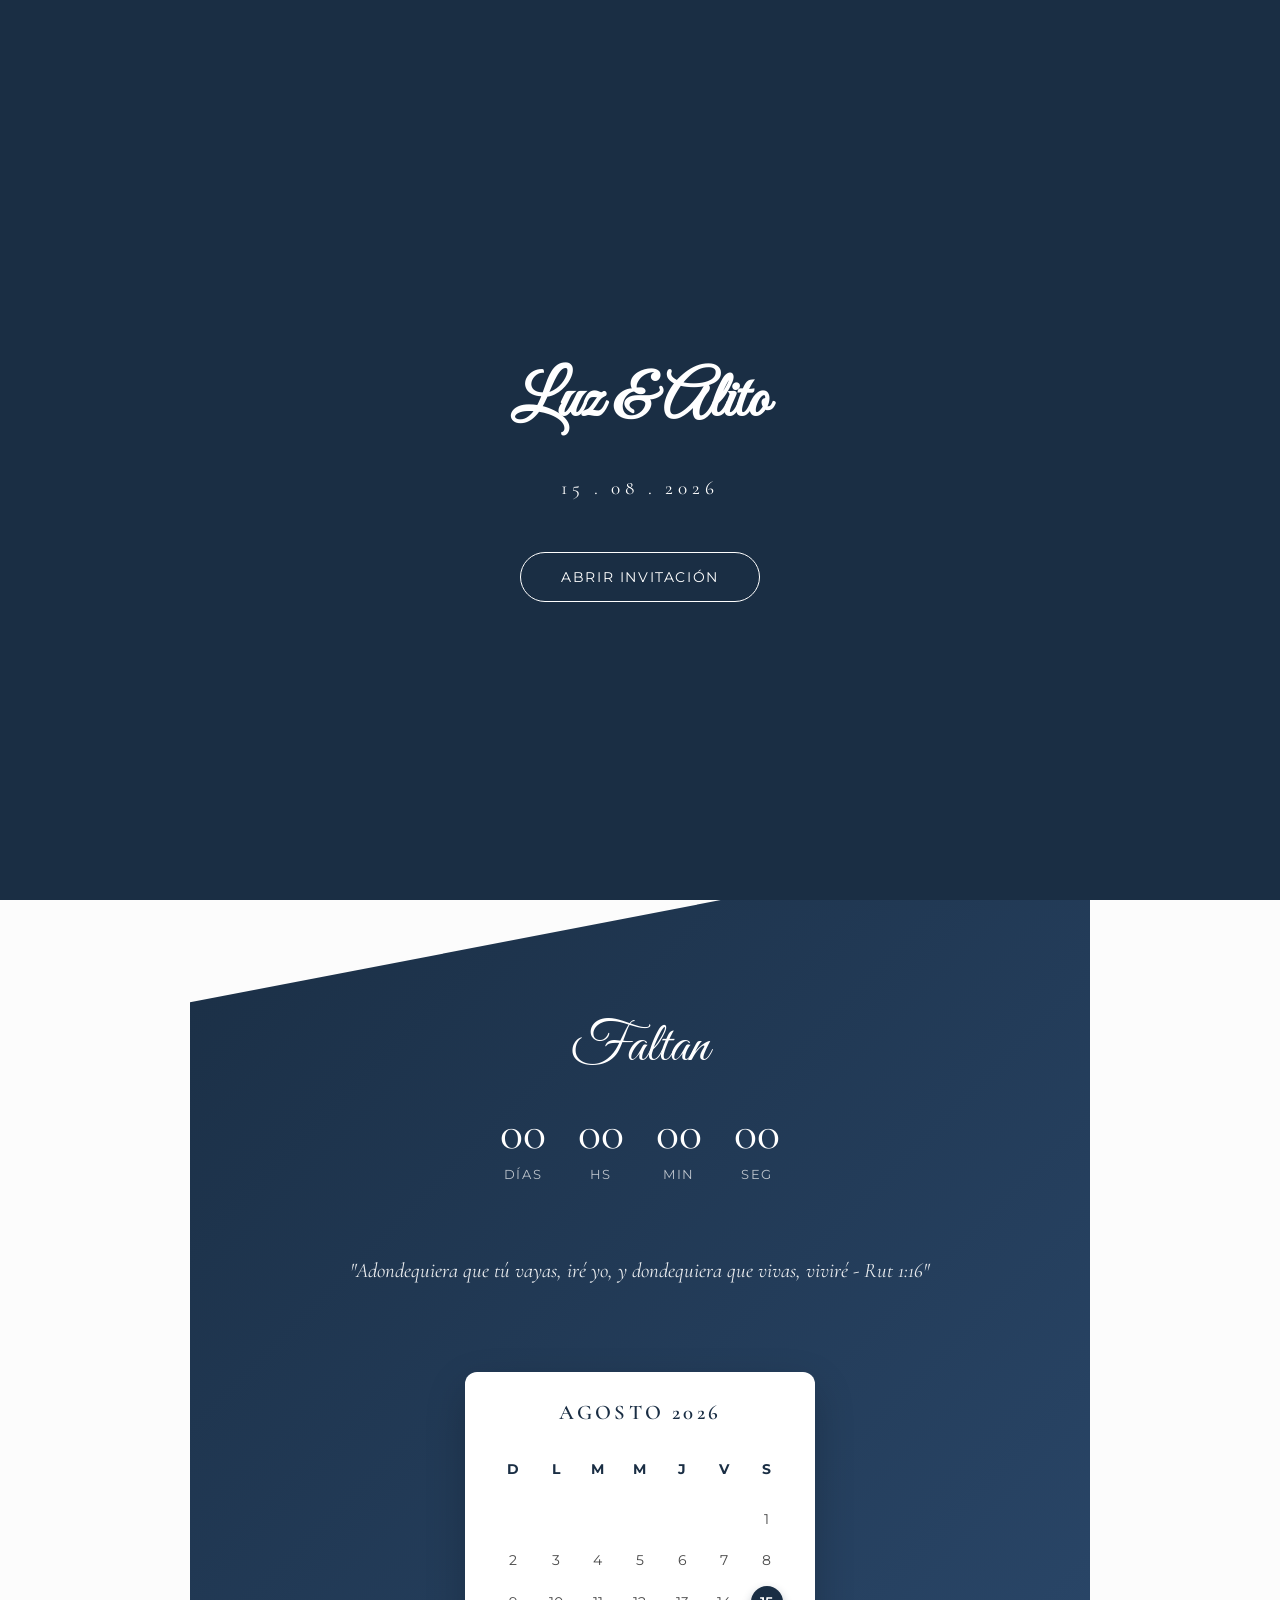
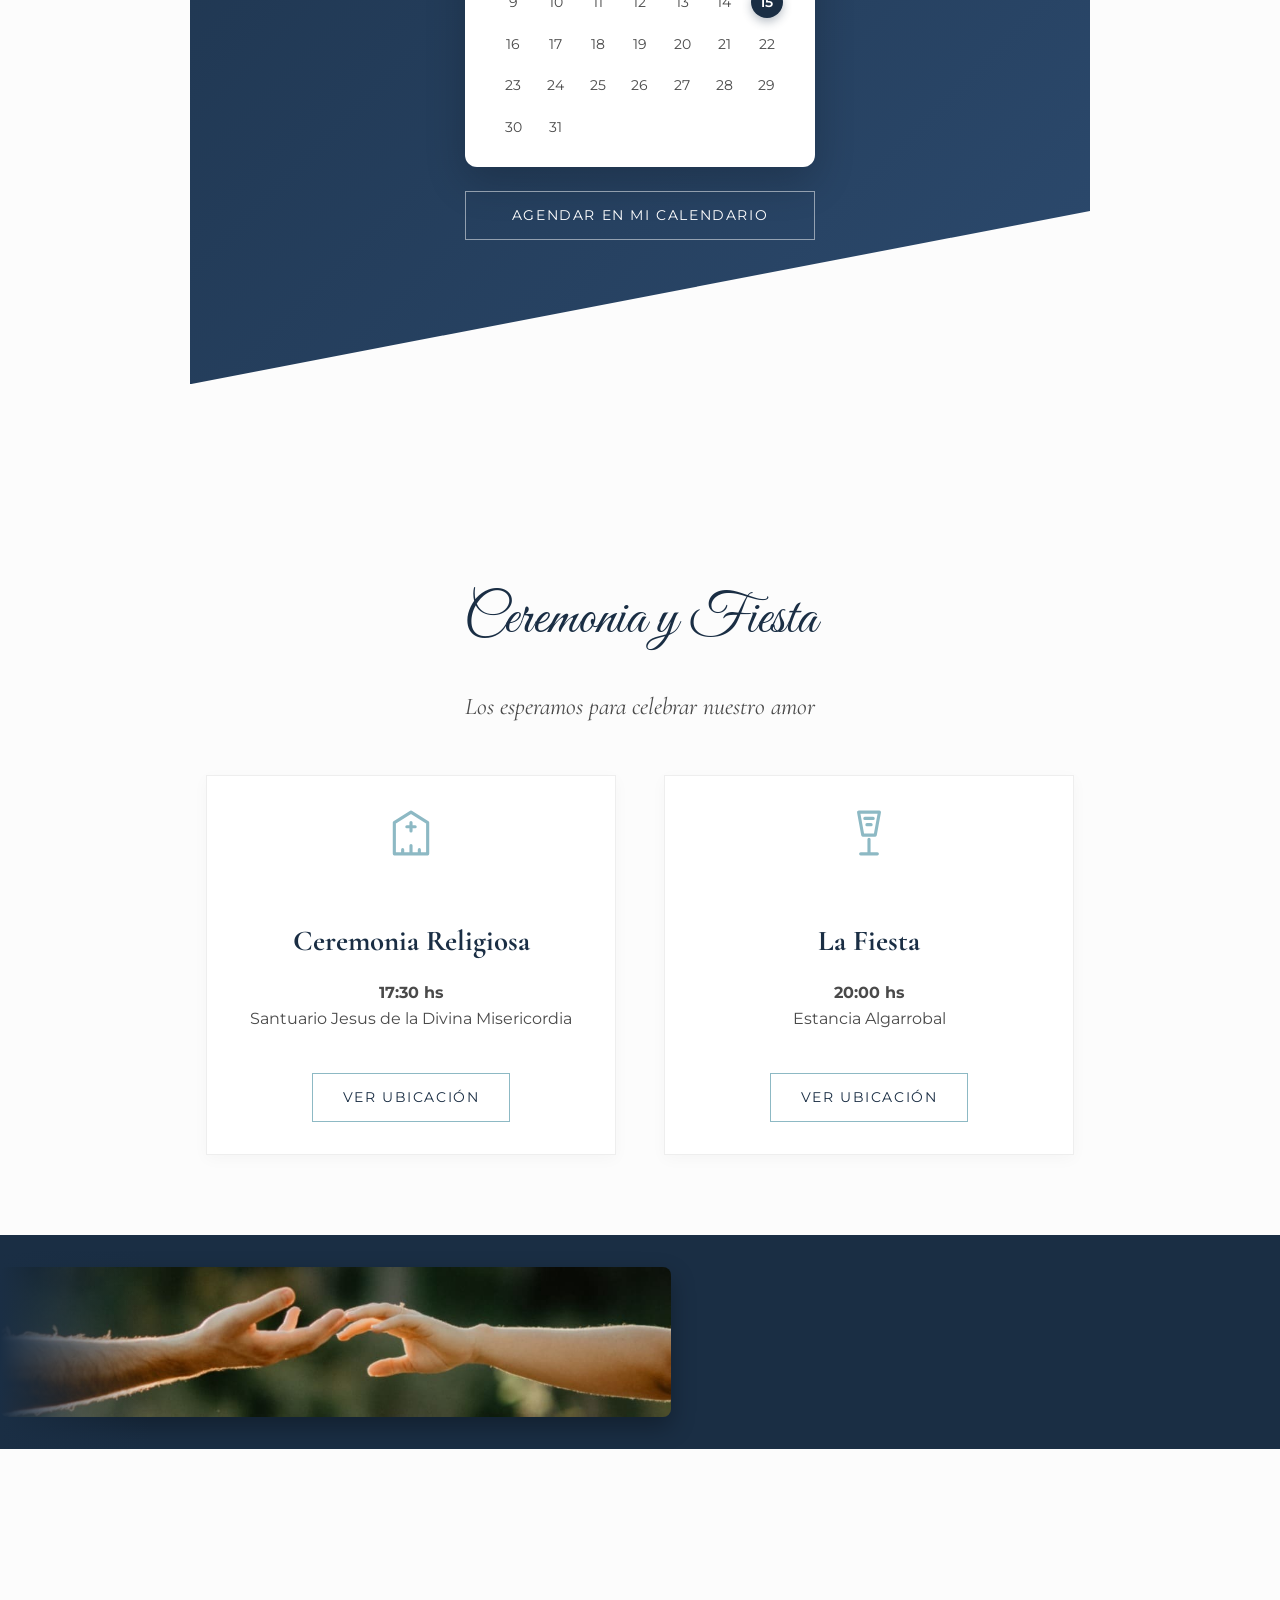
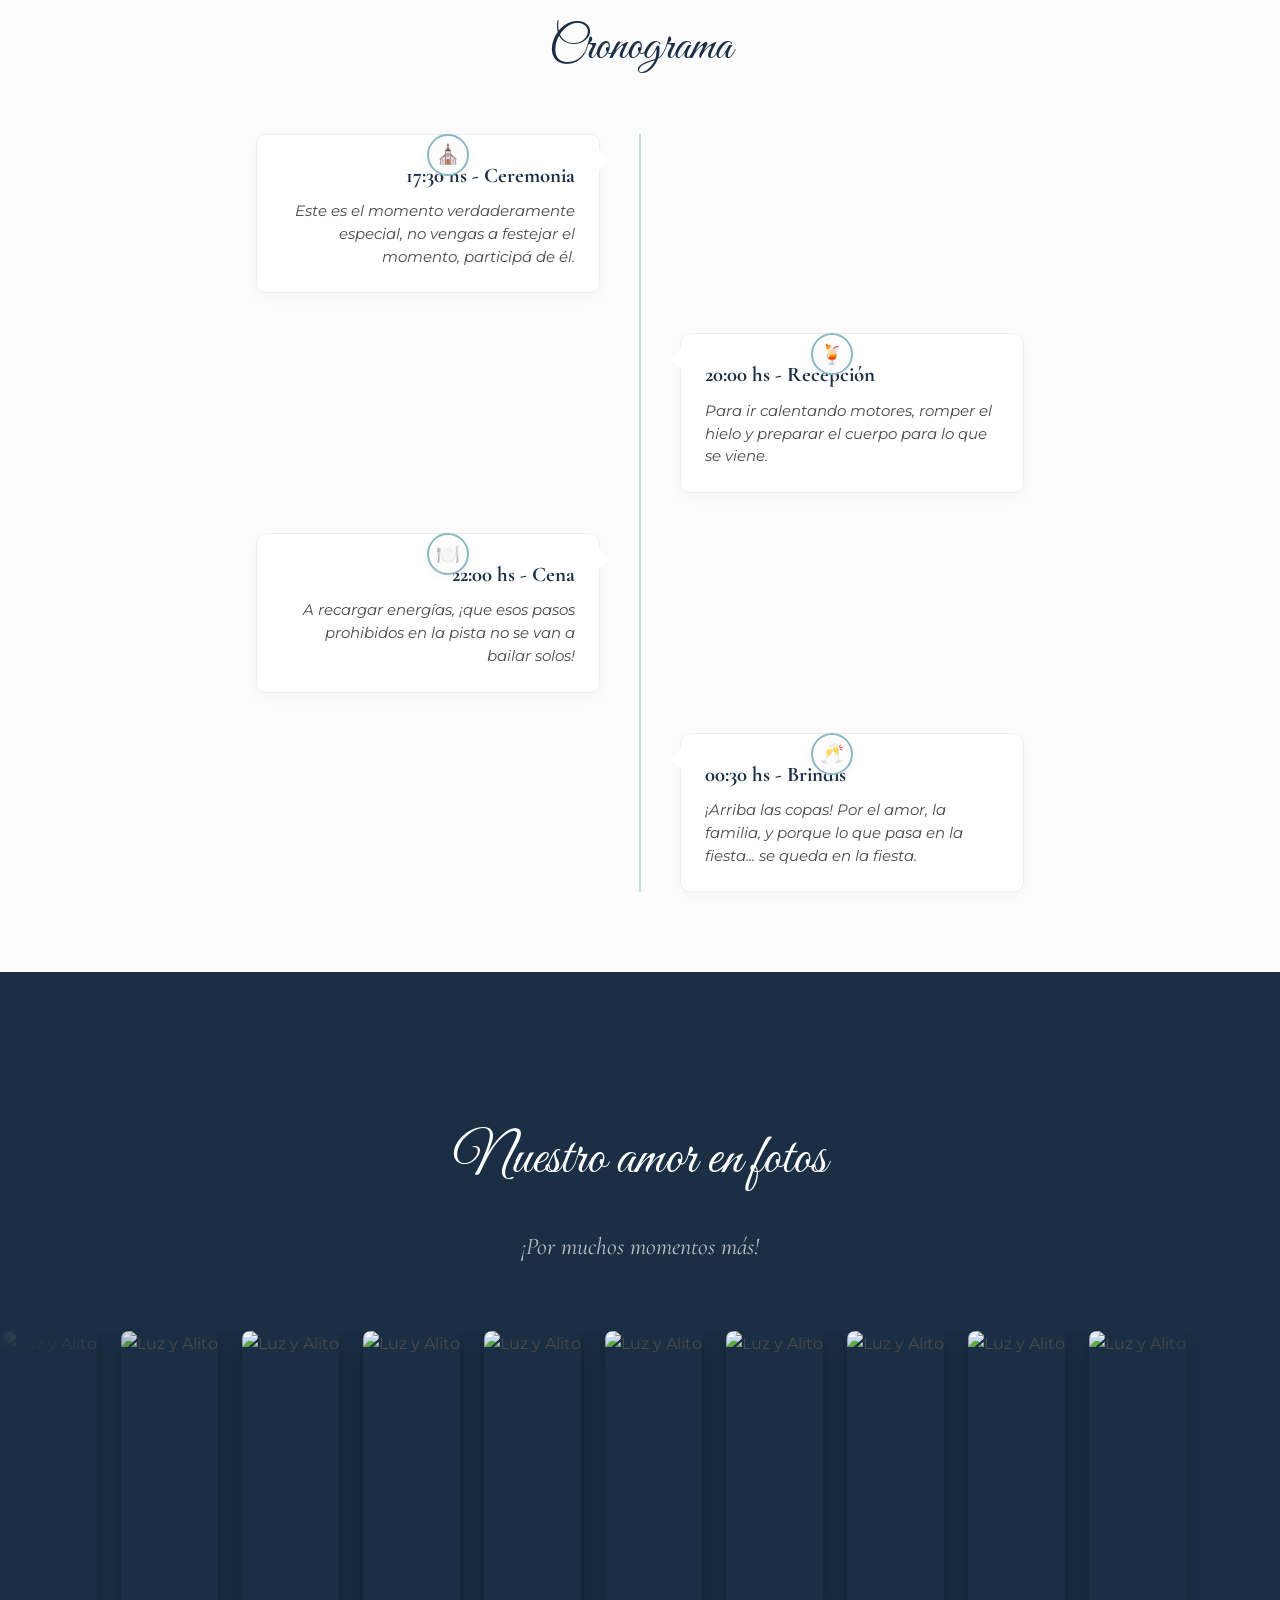
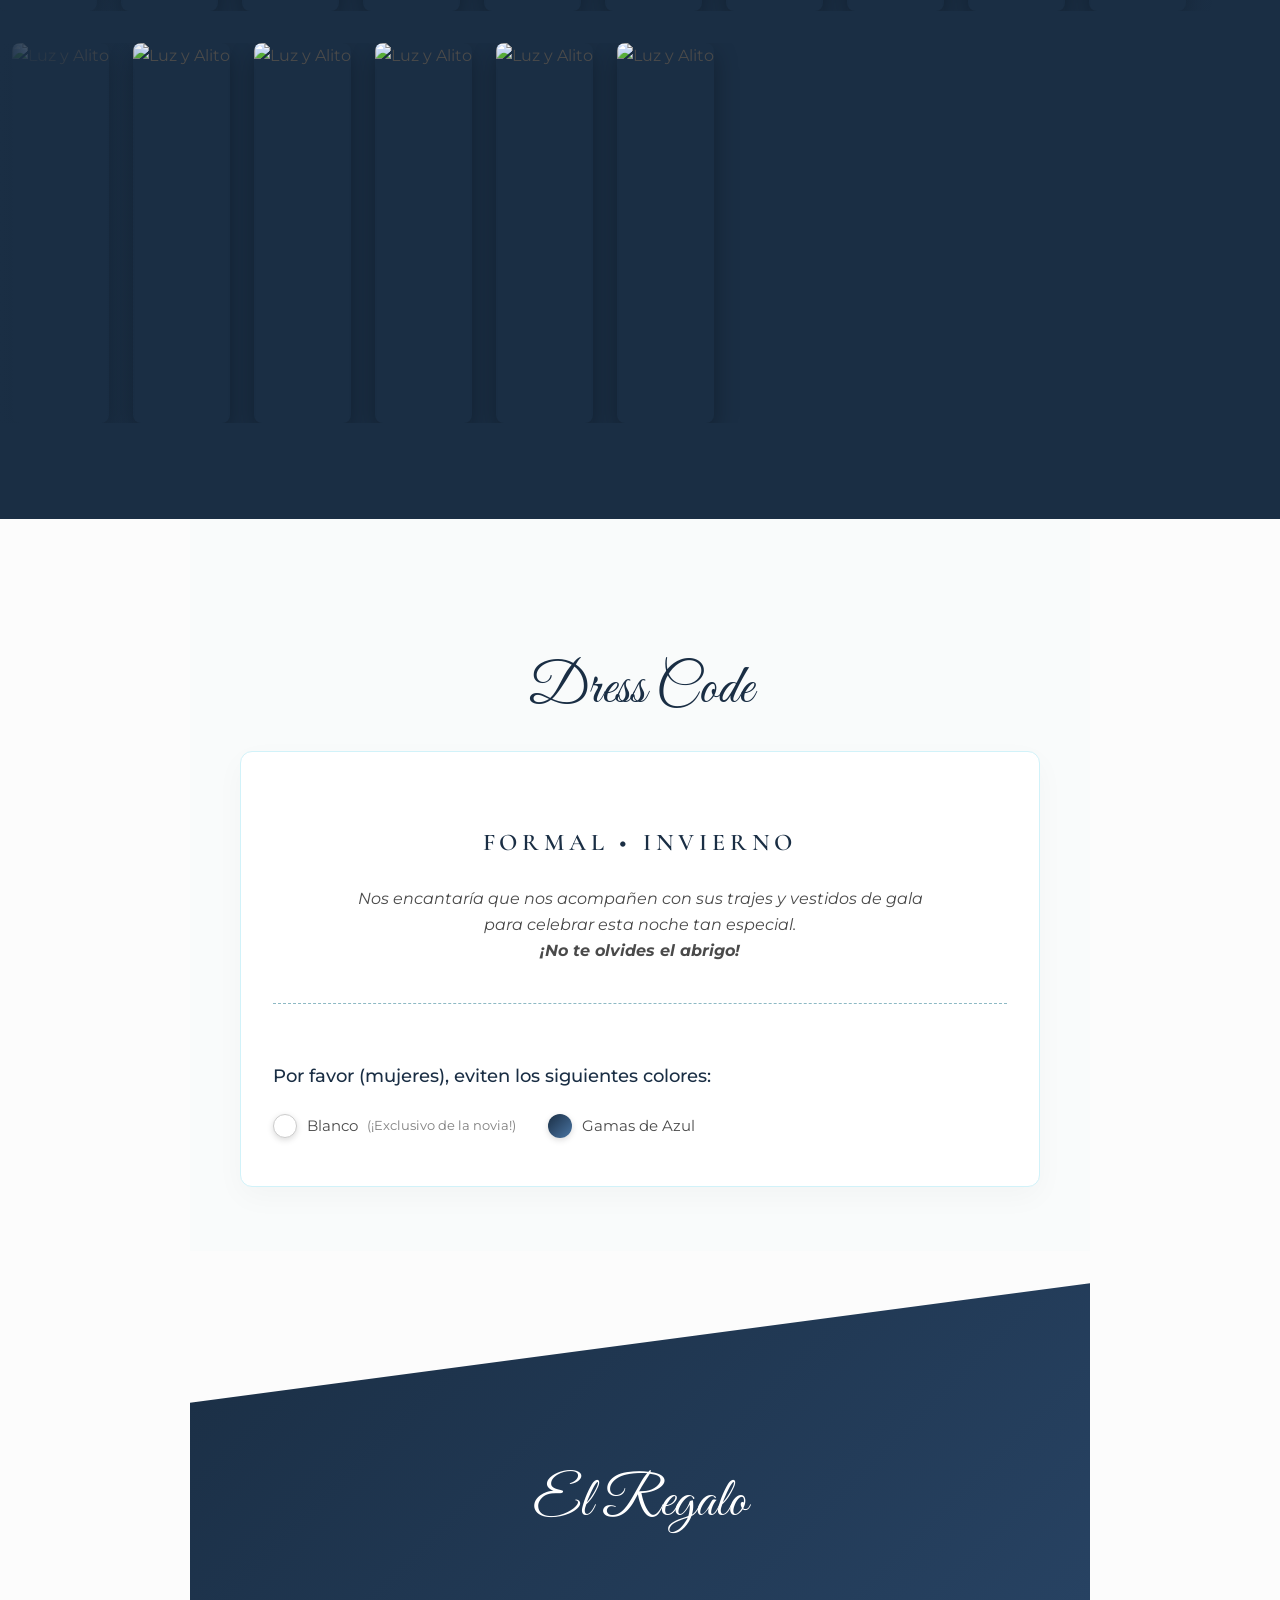
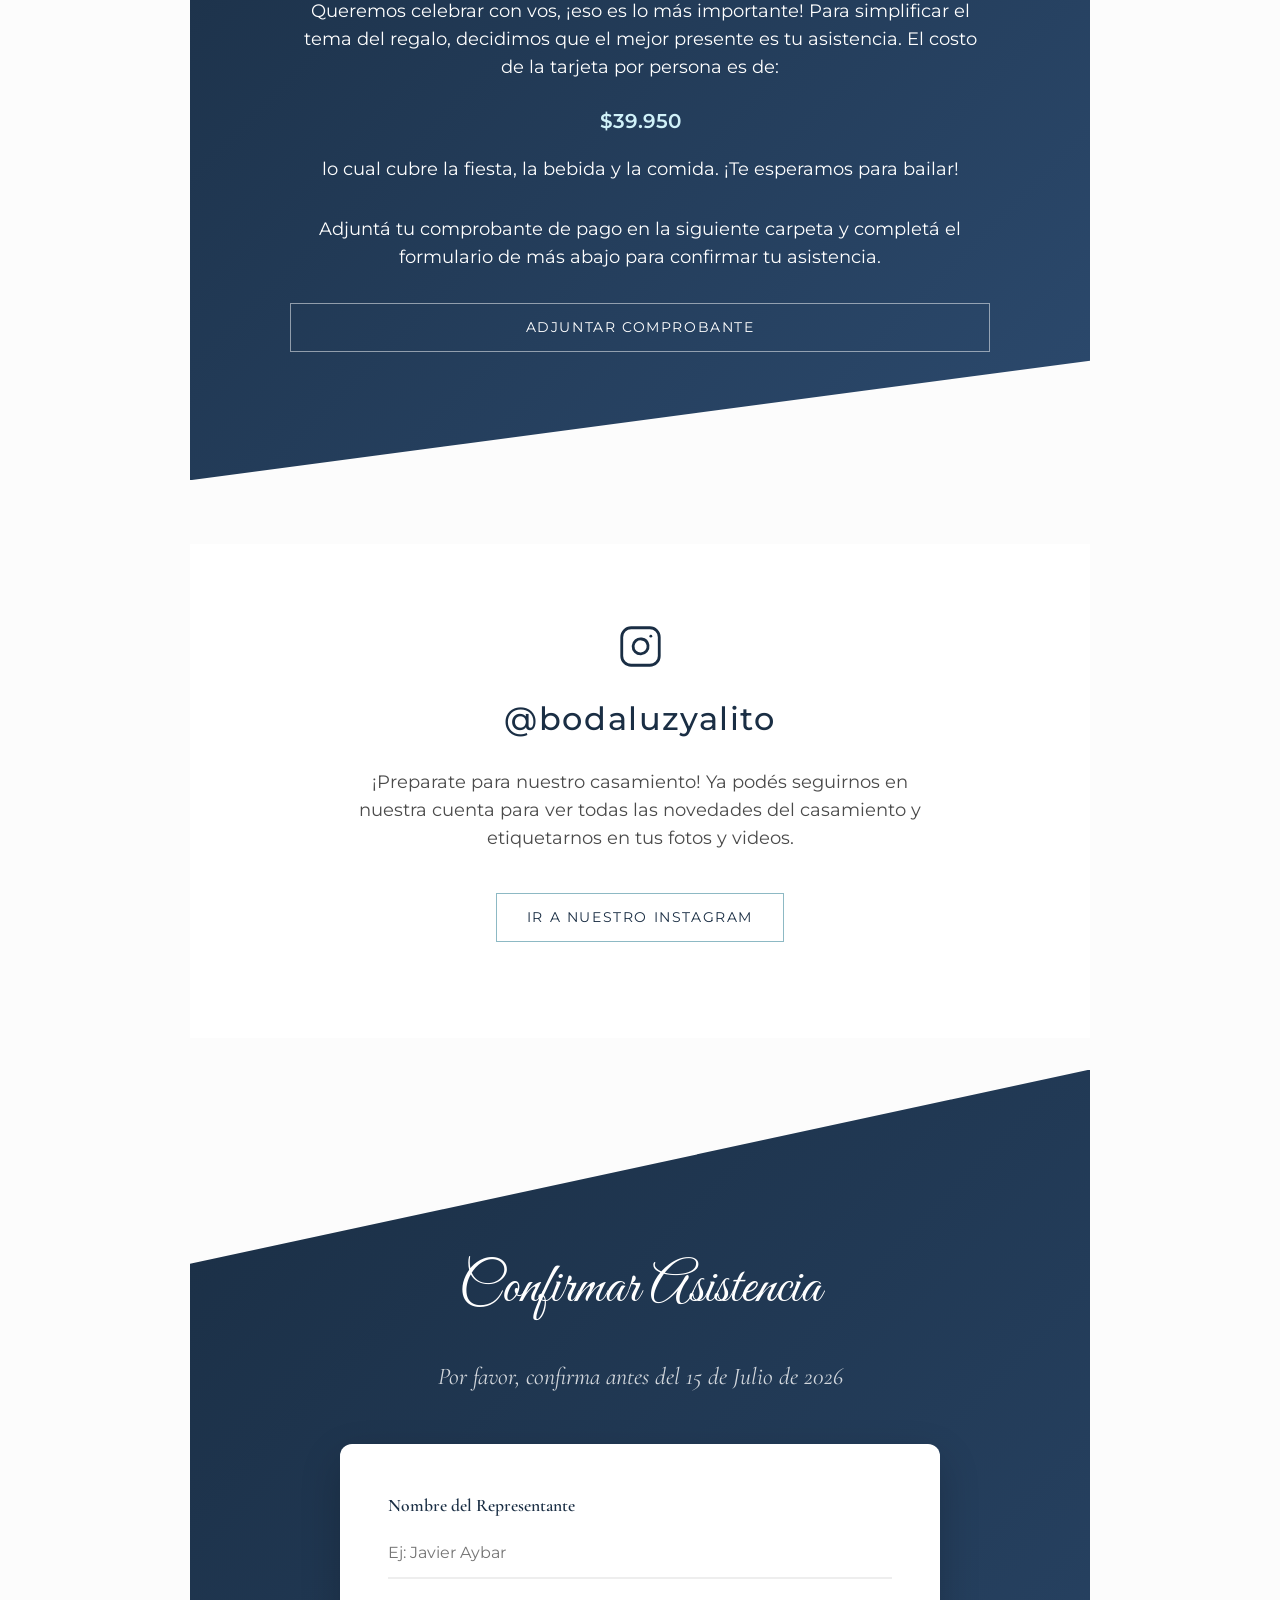
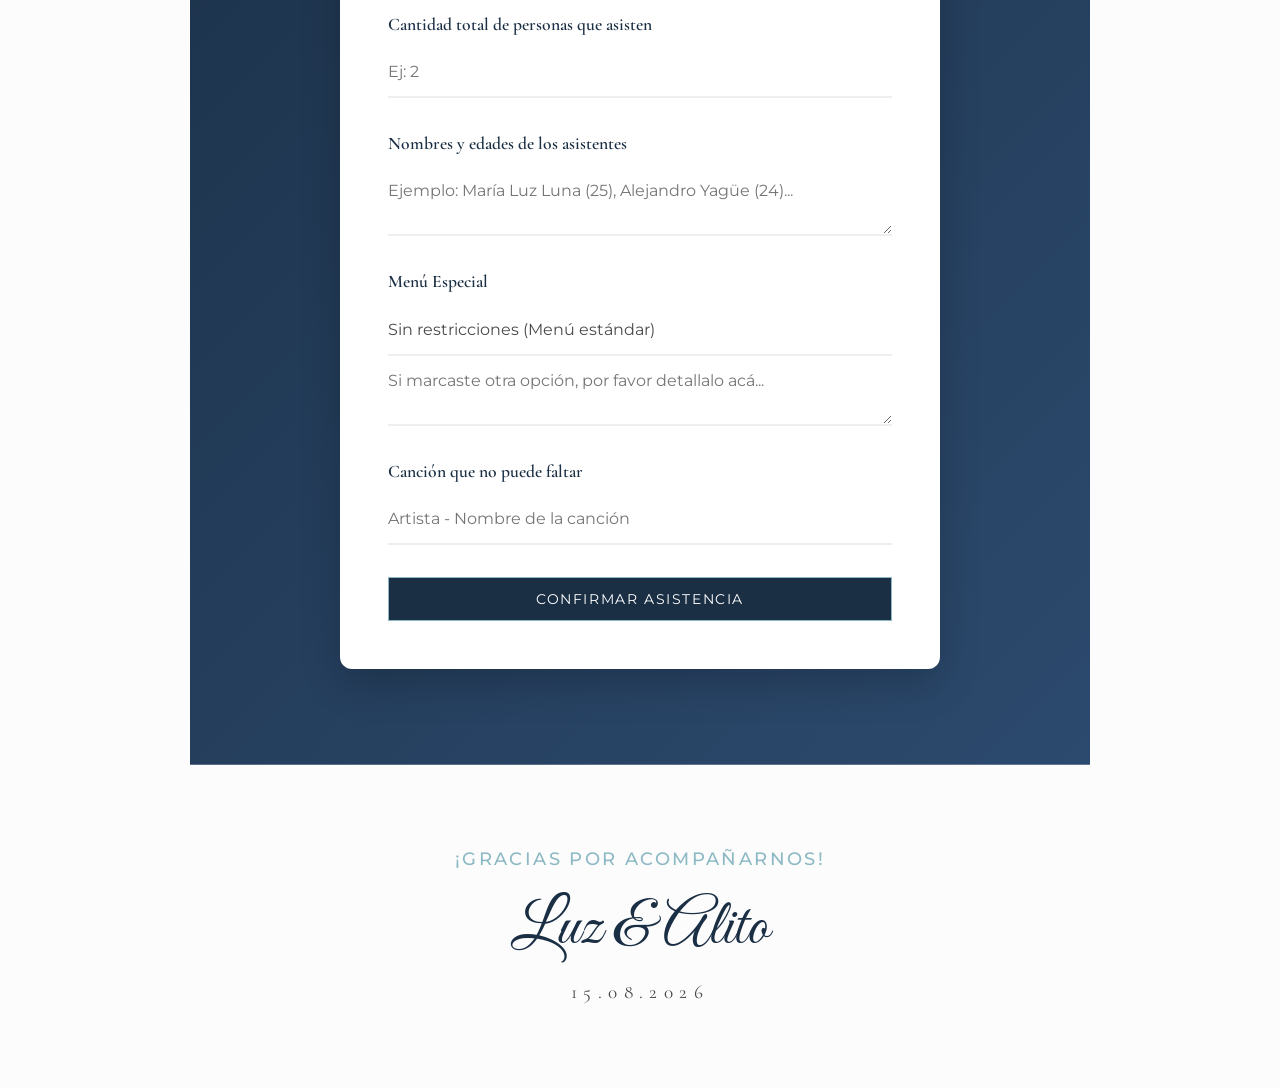
==== commit 4fc627be: "precios corregidos" ====
--- a/templates/index_brindis.html
+++ b/templates/index_brindis.html
@@ -258,7 +258,7 @@
             </p>
             
             <p style="font-size: 1.25rem; font-weight: 600; margin-bottom: 0.5rem; color: var(--accent-cyan);">
-                $39.500
+                $39.950
             </p>
             
             <p style="font-size: 1.1rem; margin-bottom: 2rem;">
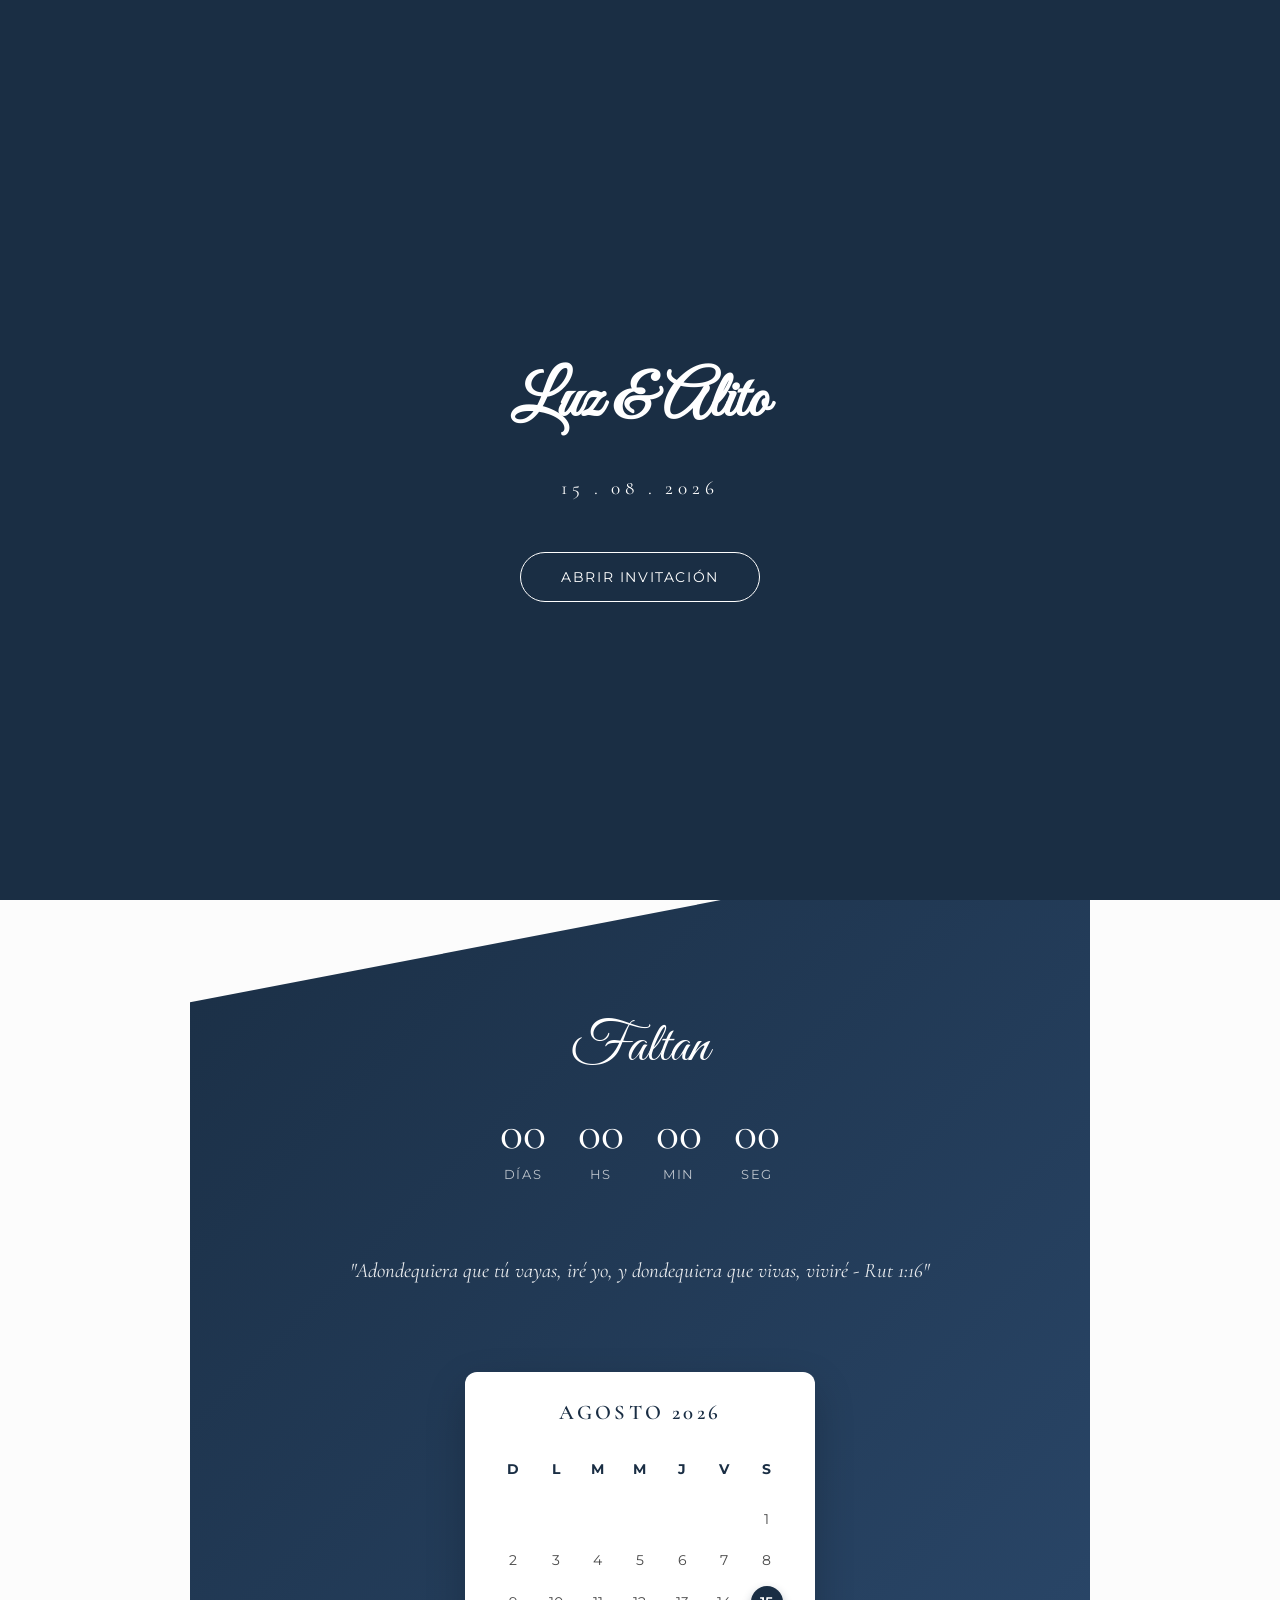
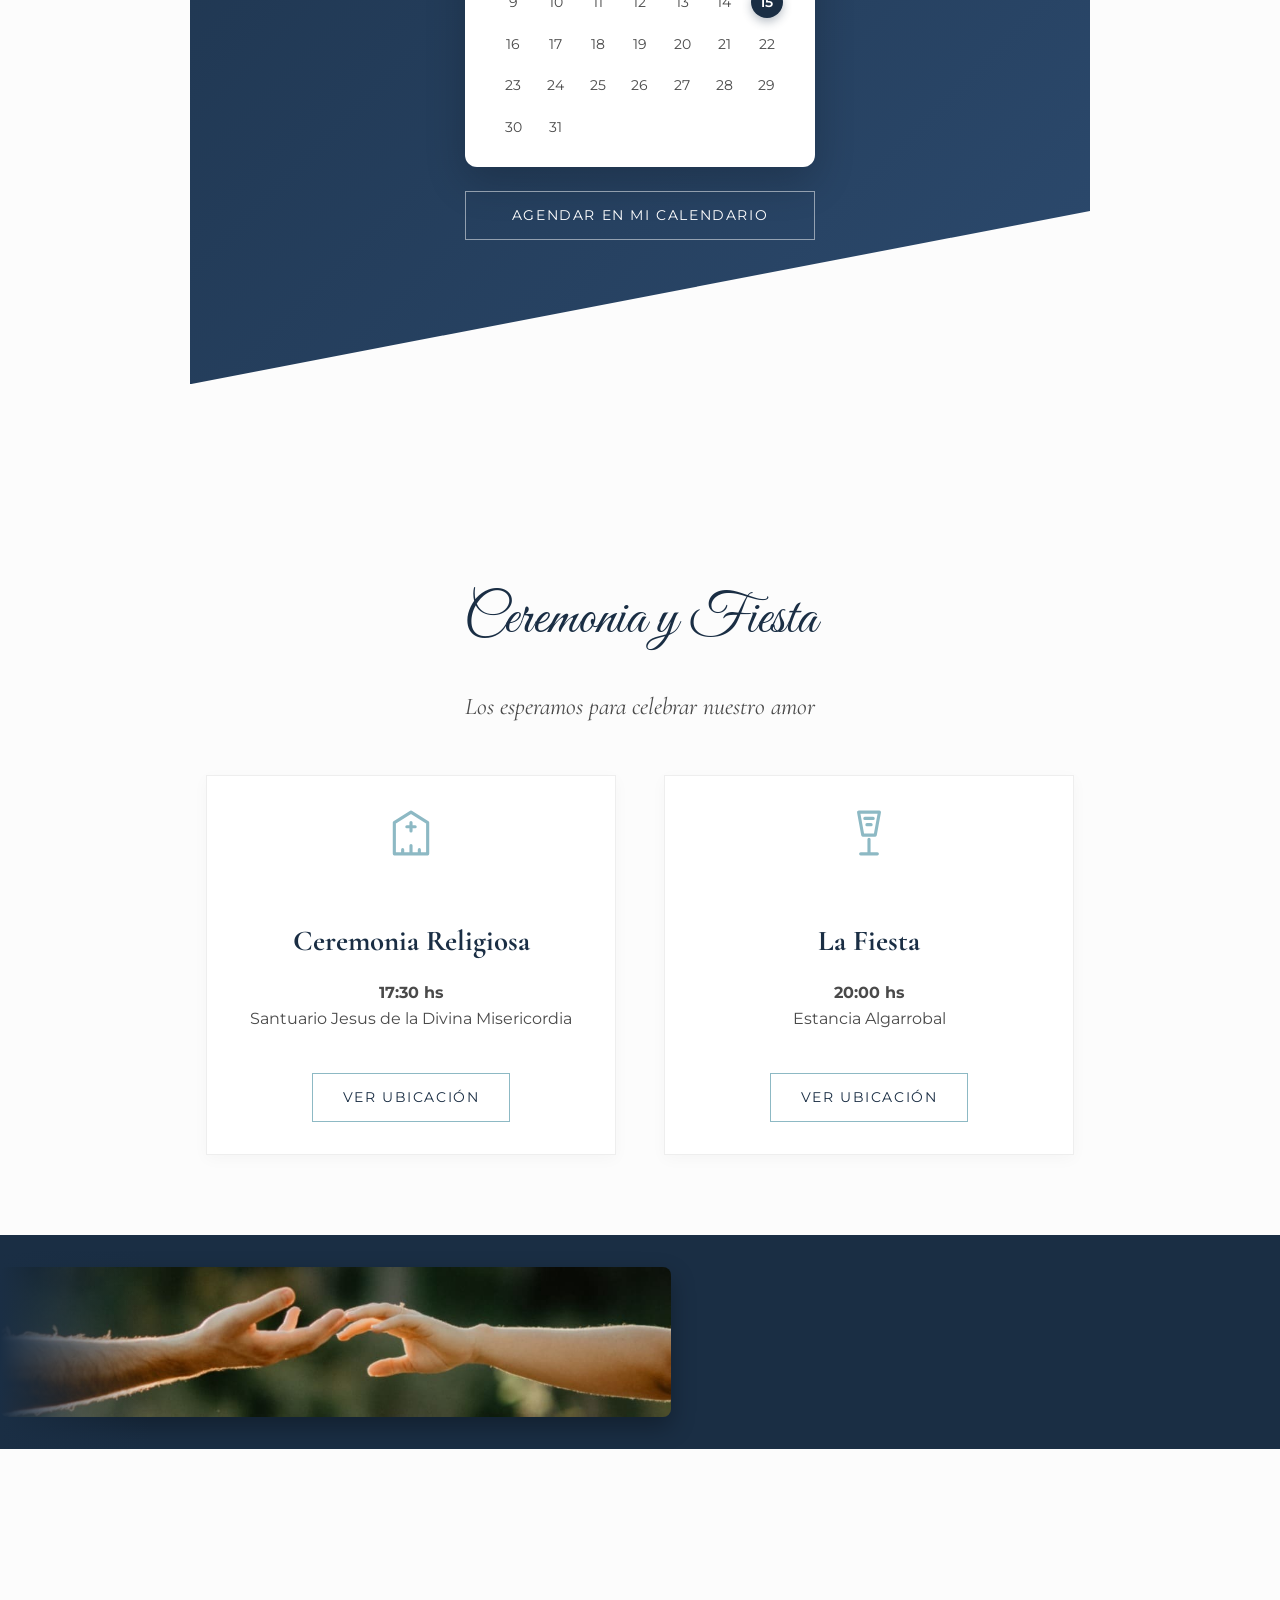
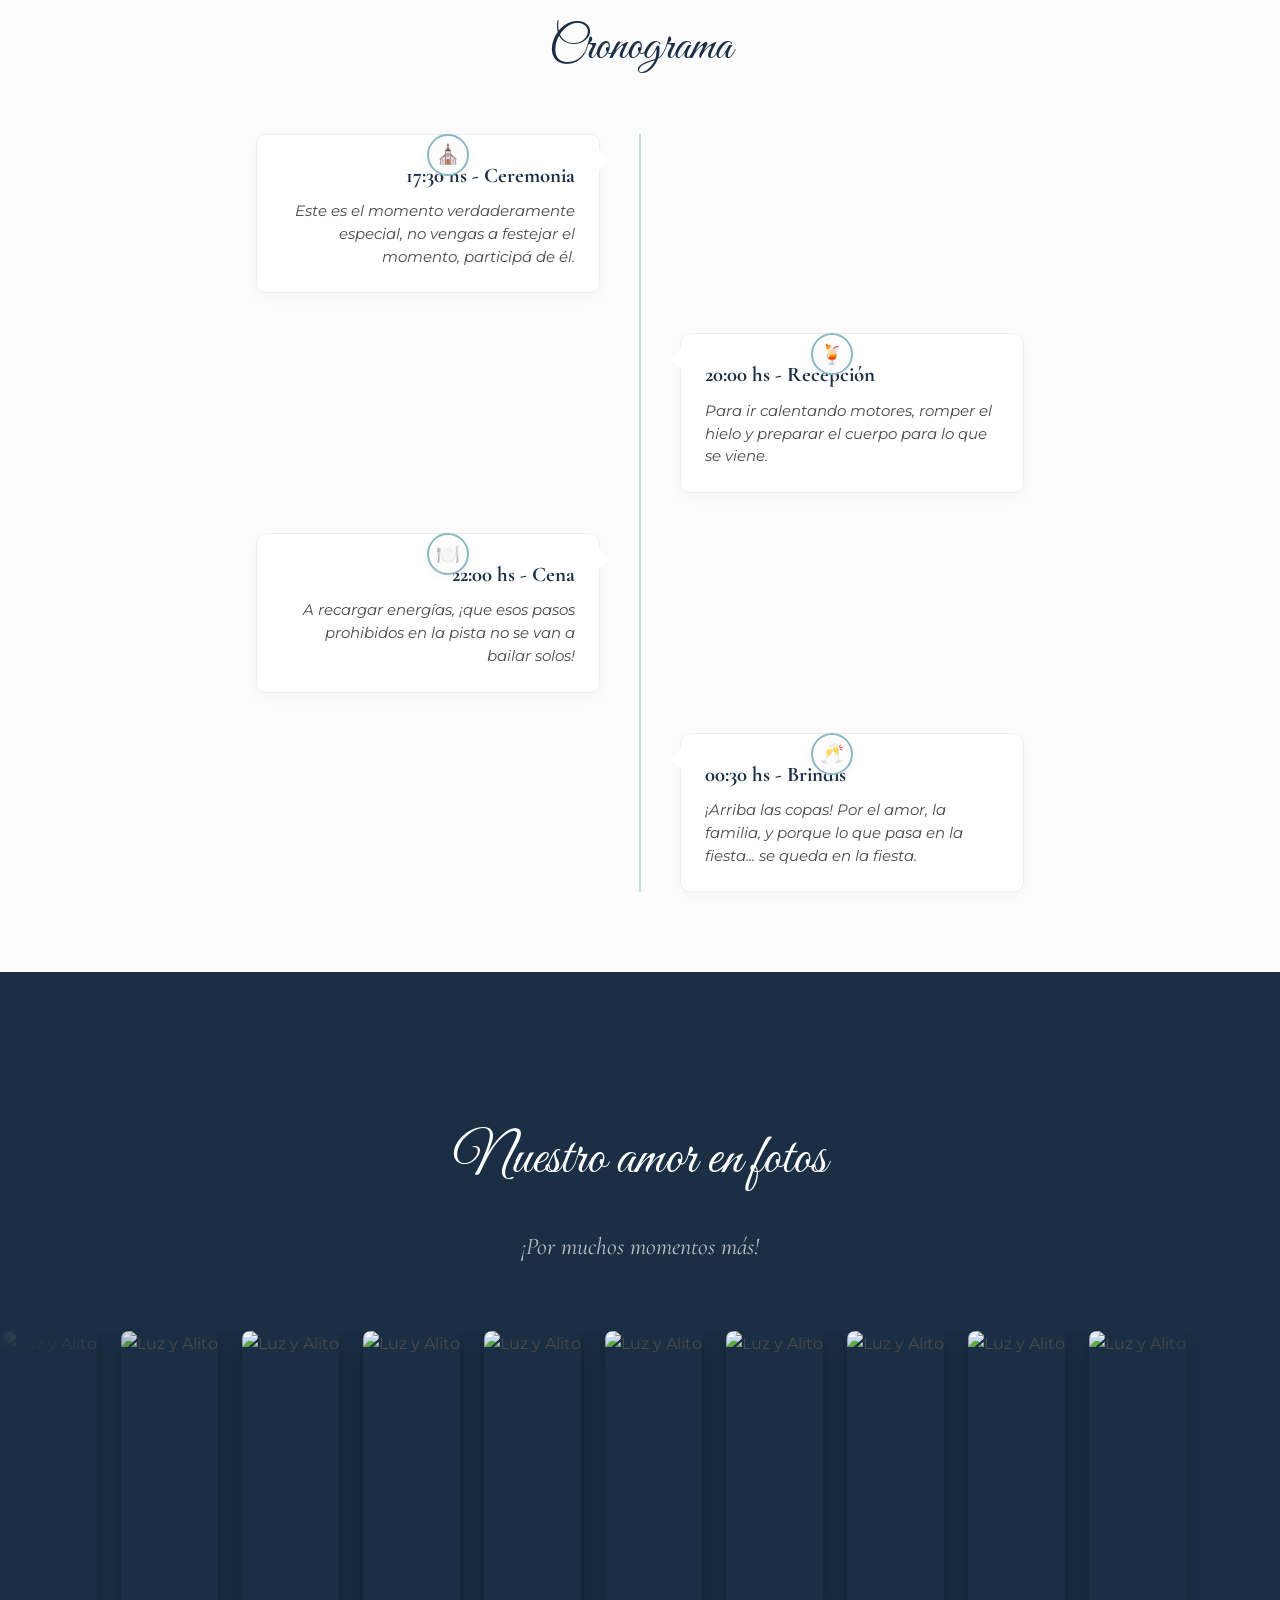
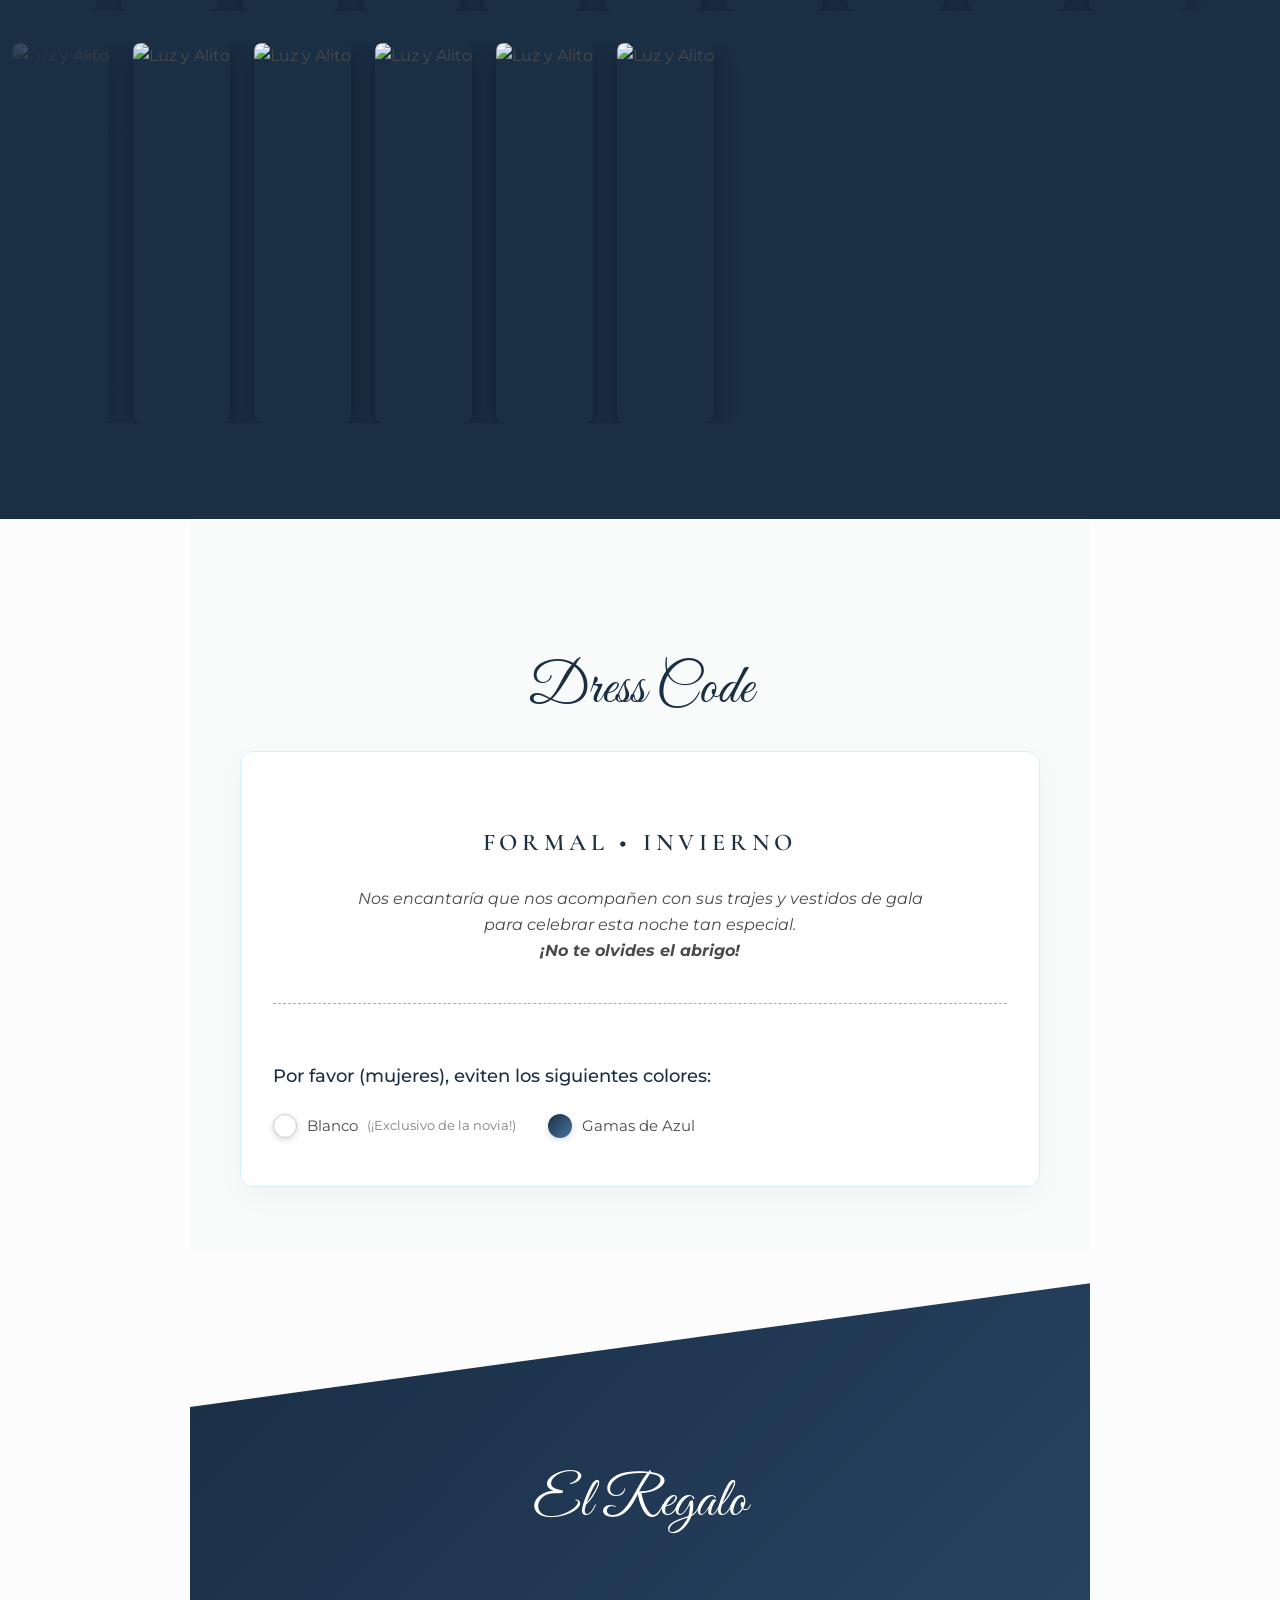
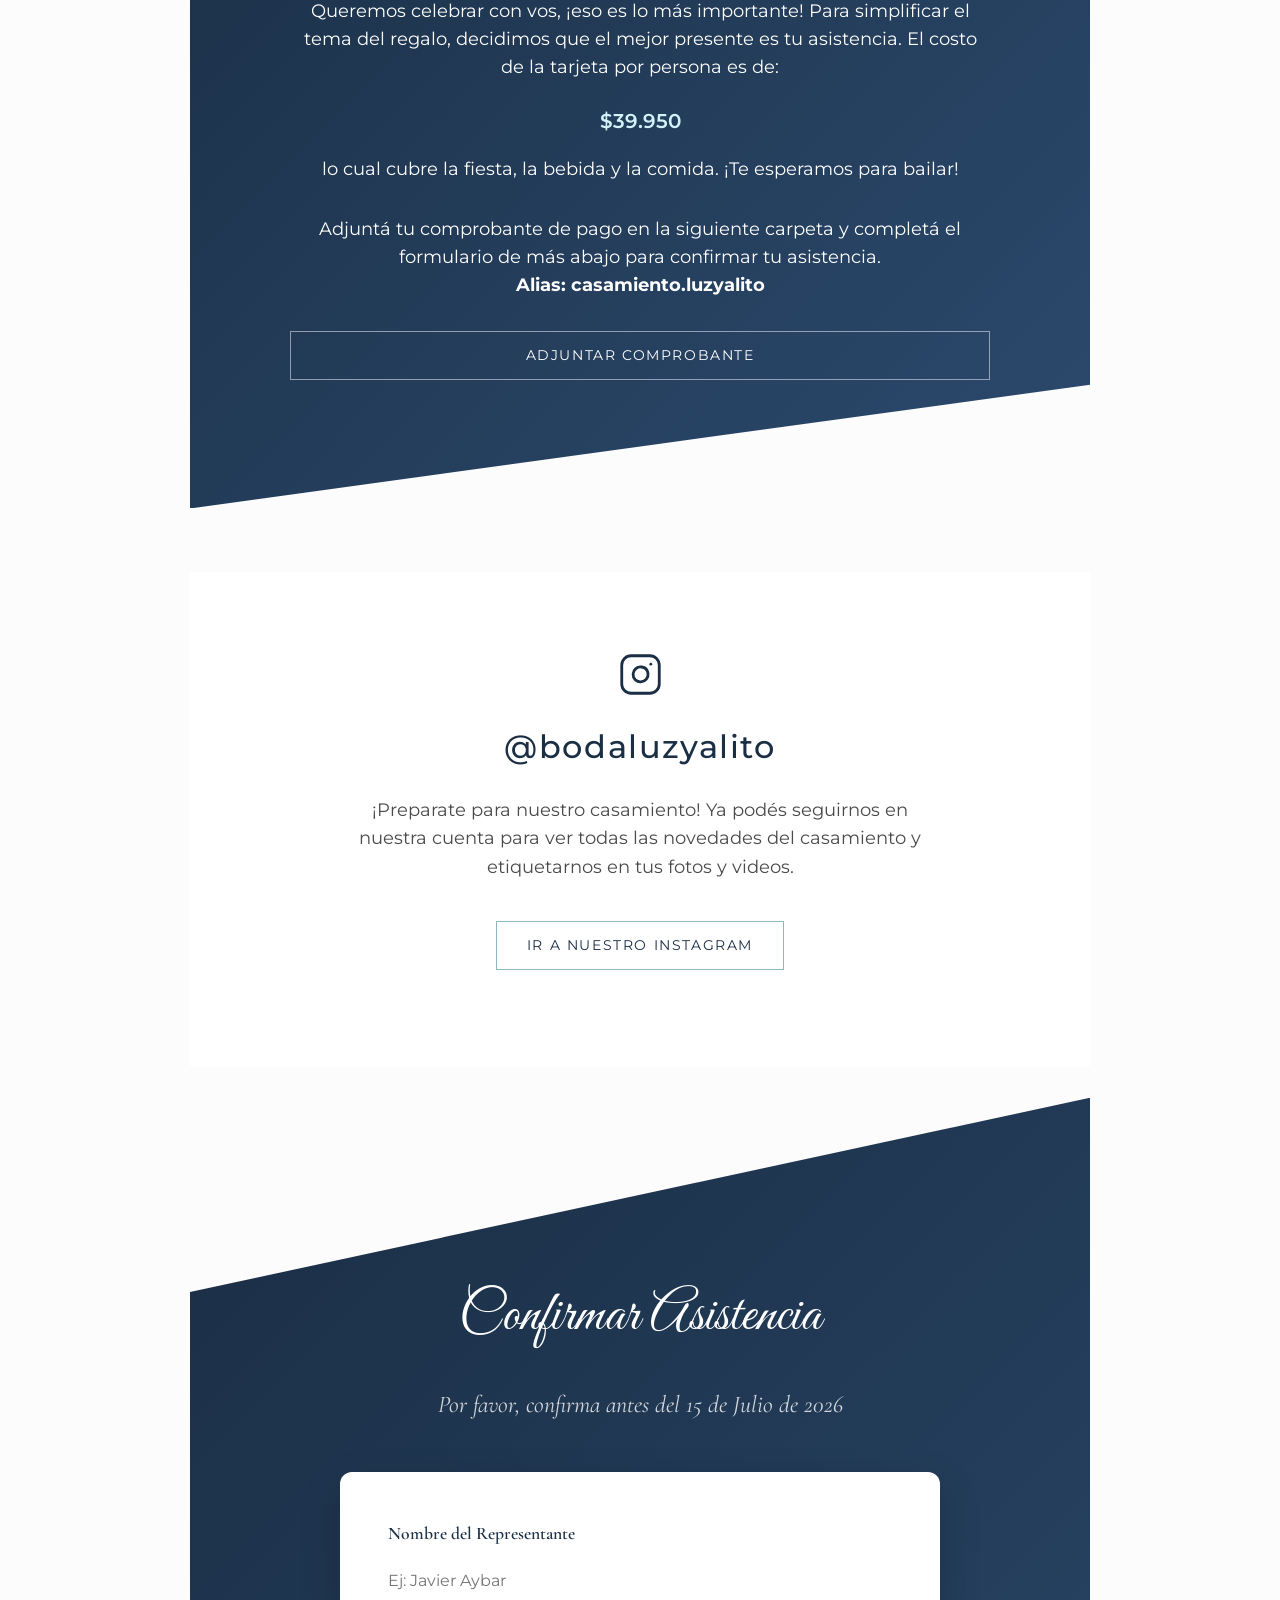
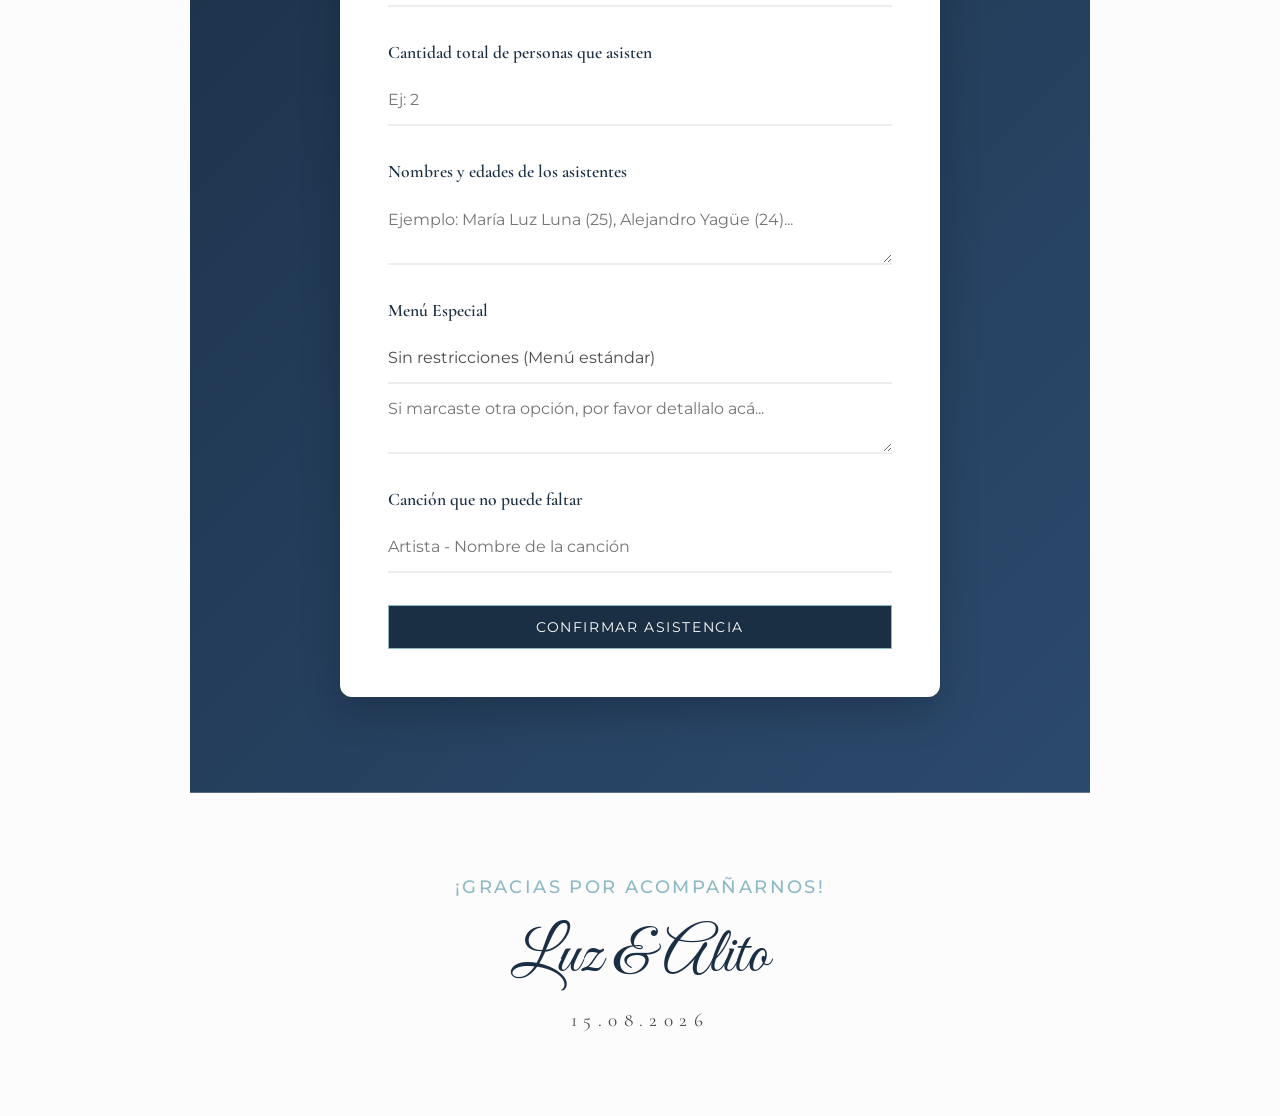
==== commit dfcec89f: "agregado del alias" ====
--- a/templates/index_brindis.html
+++ b/templates/index_brindis.html
@@ -267,6 +267,7 @@
 
             <p style="font-size: 1.1rem; margin-bottom: 2rem; padding: 0 1rem;">
                 Adjuntá tu comprobante de pago en la siguiente carpeta y completá el formulario de más abajo para confirmar tu asistencia.
+                <br><strong>Alias: casamiento.luzyalito</strong>
             </p>
 
             <a href="https://drive.google.com/drive/folders/1MSKx-AzAaVtiCy_ZaX9L3A9pdkCAbruA?usp=drive_link" target="_blank" class="btn-primary btn-calendar" style="margin: 0 auto;">
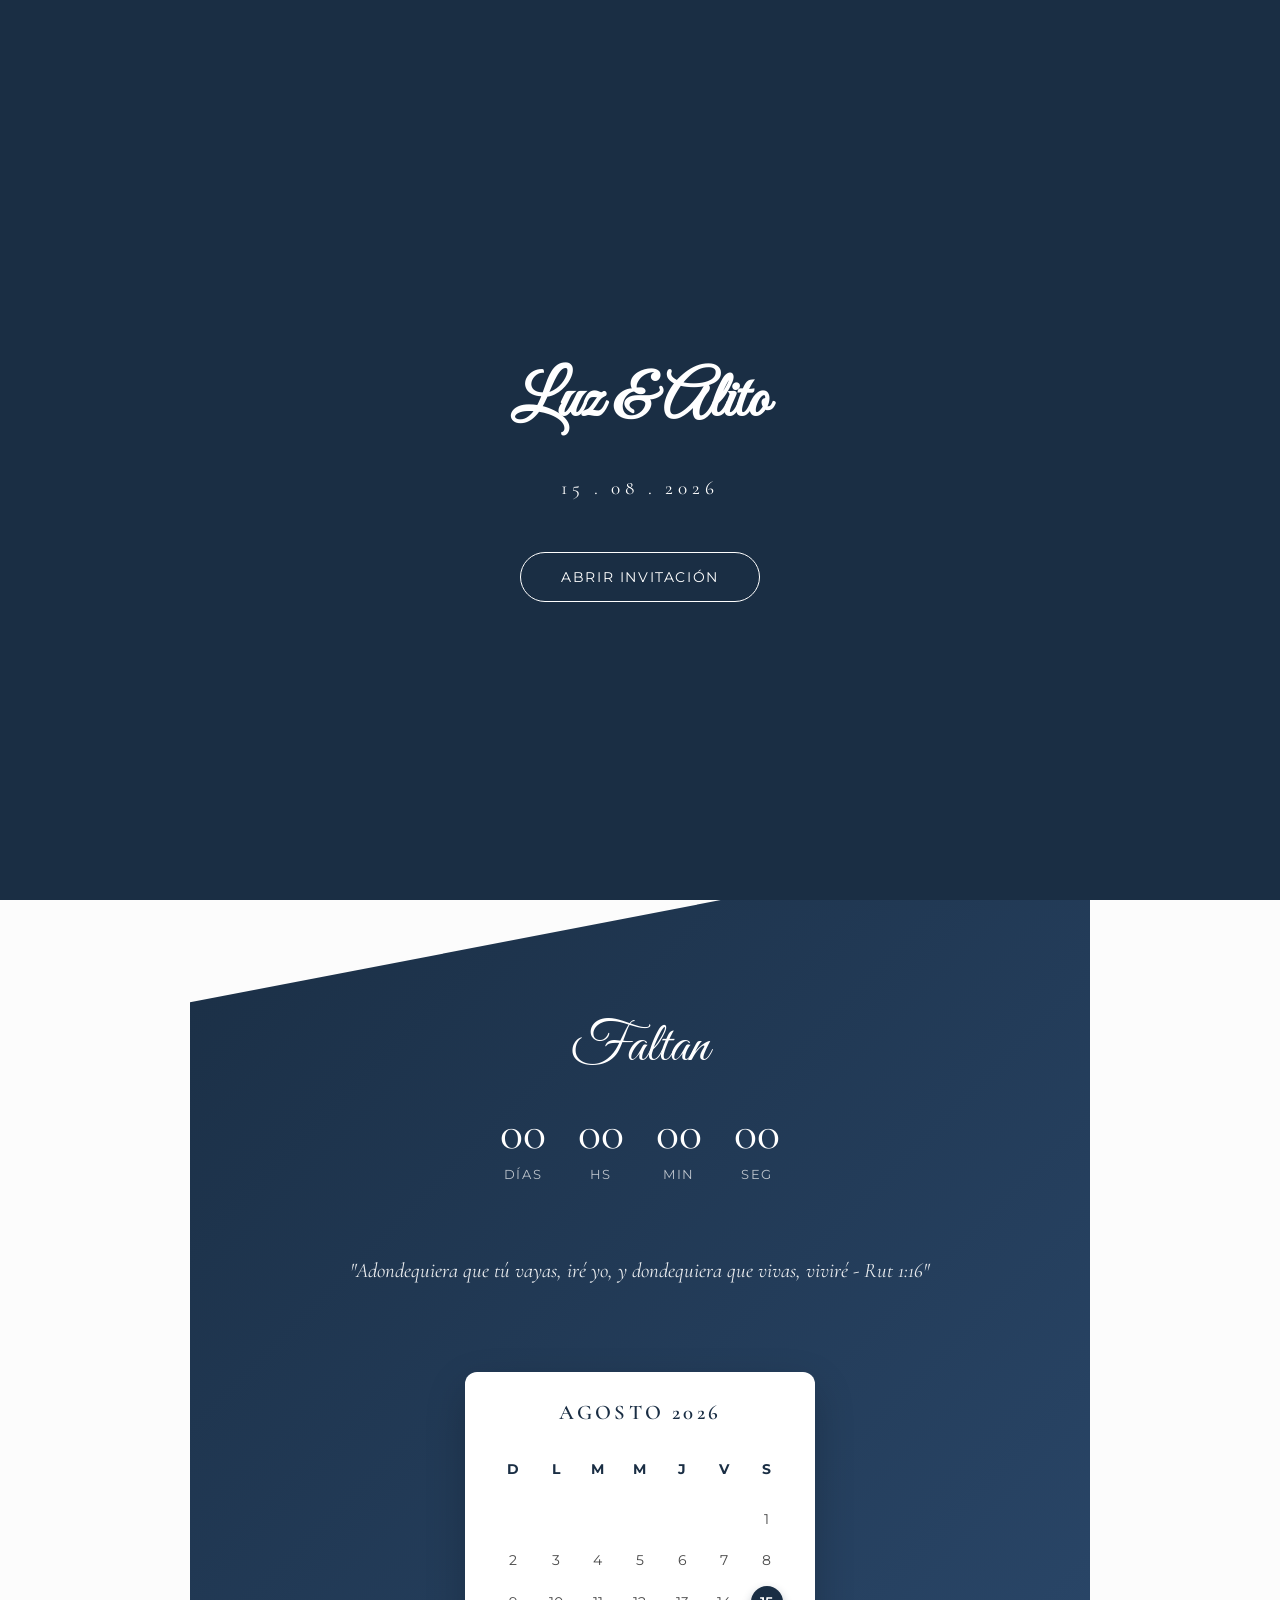
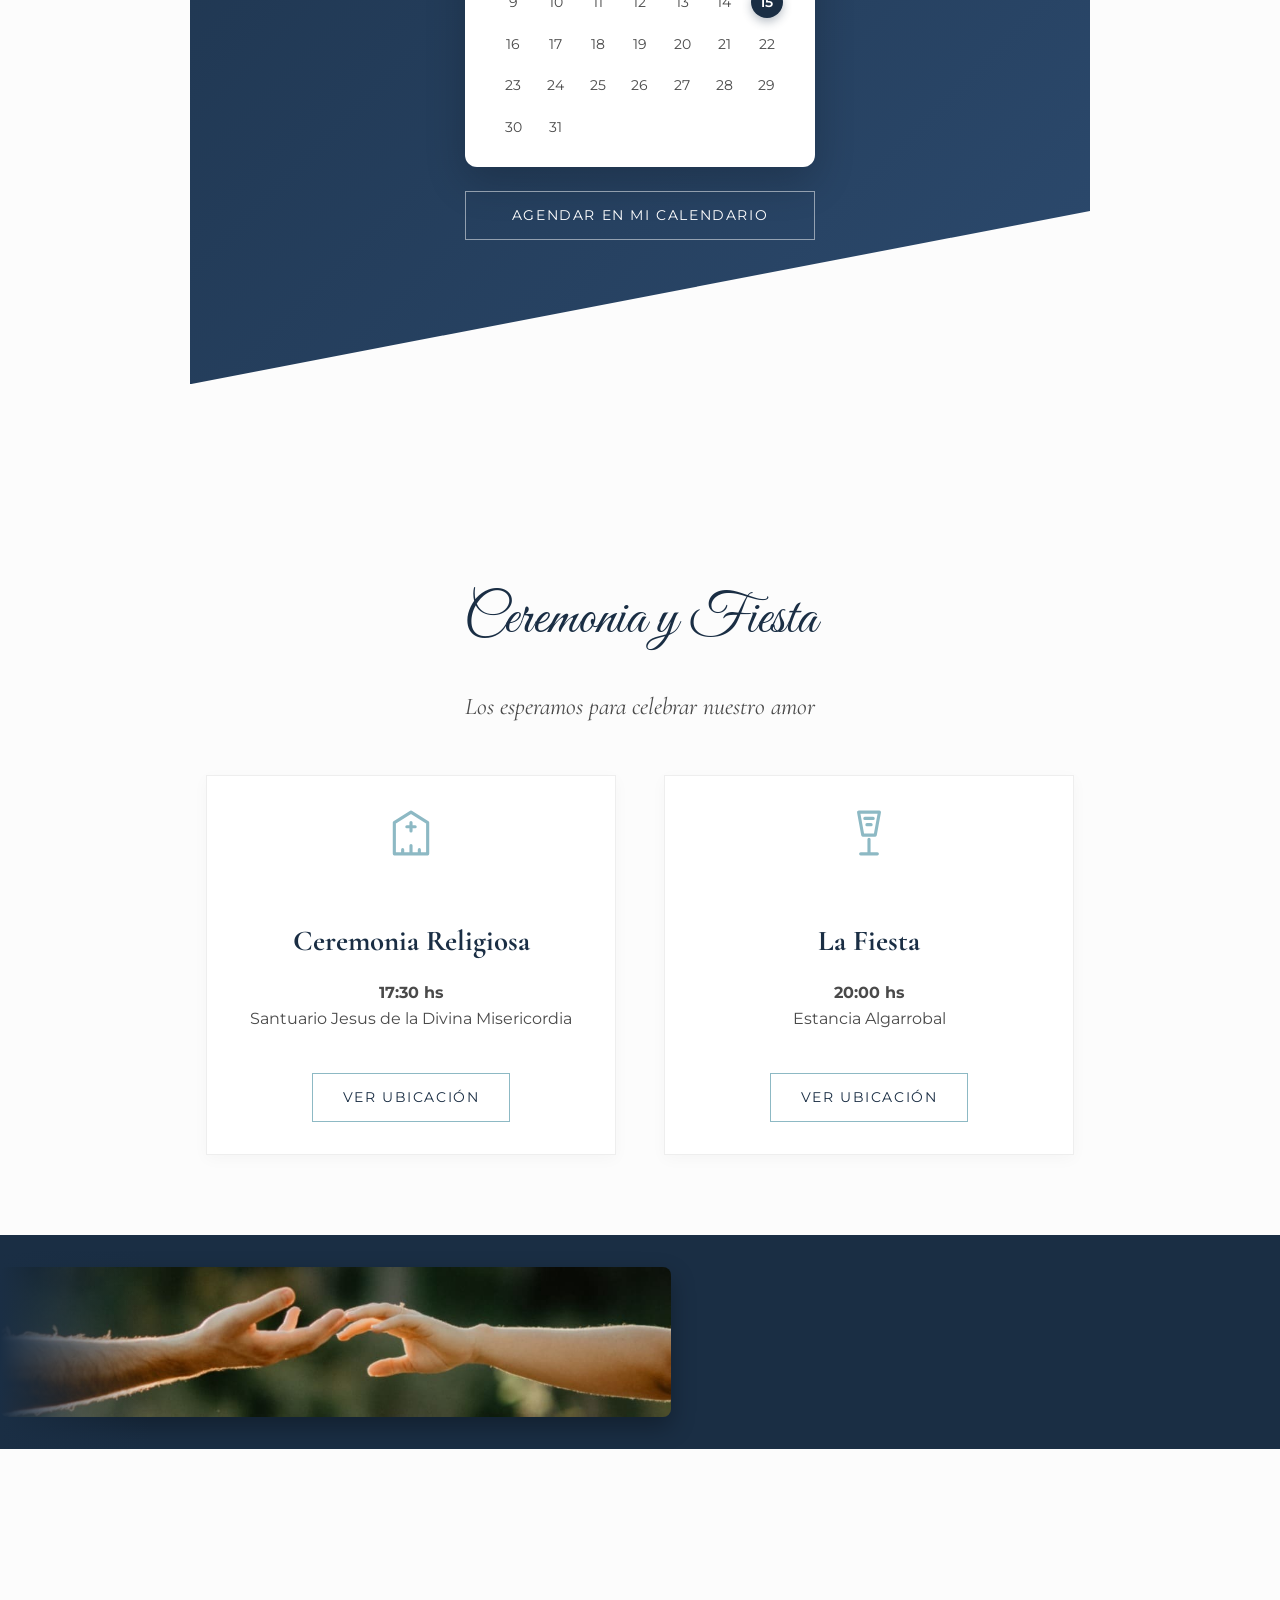
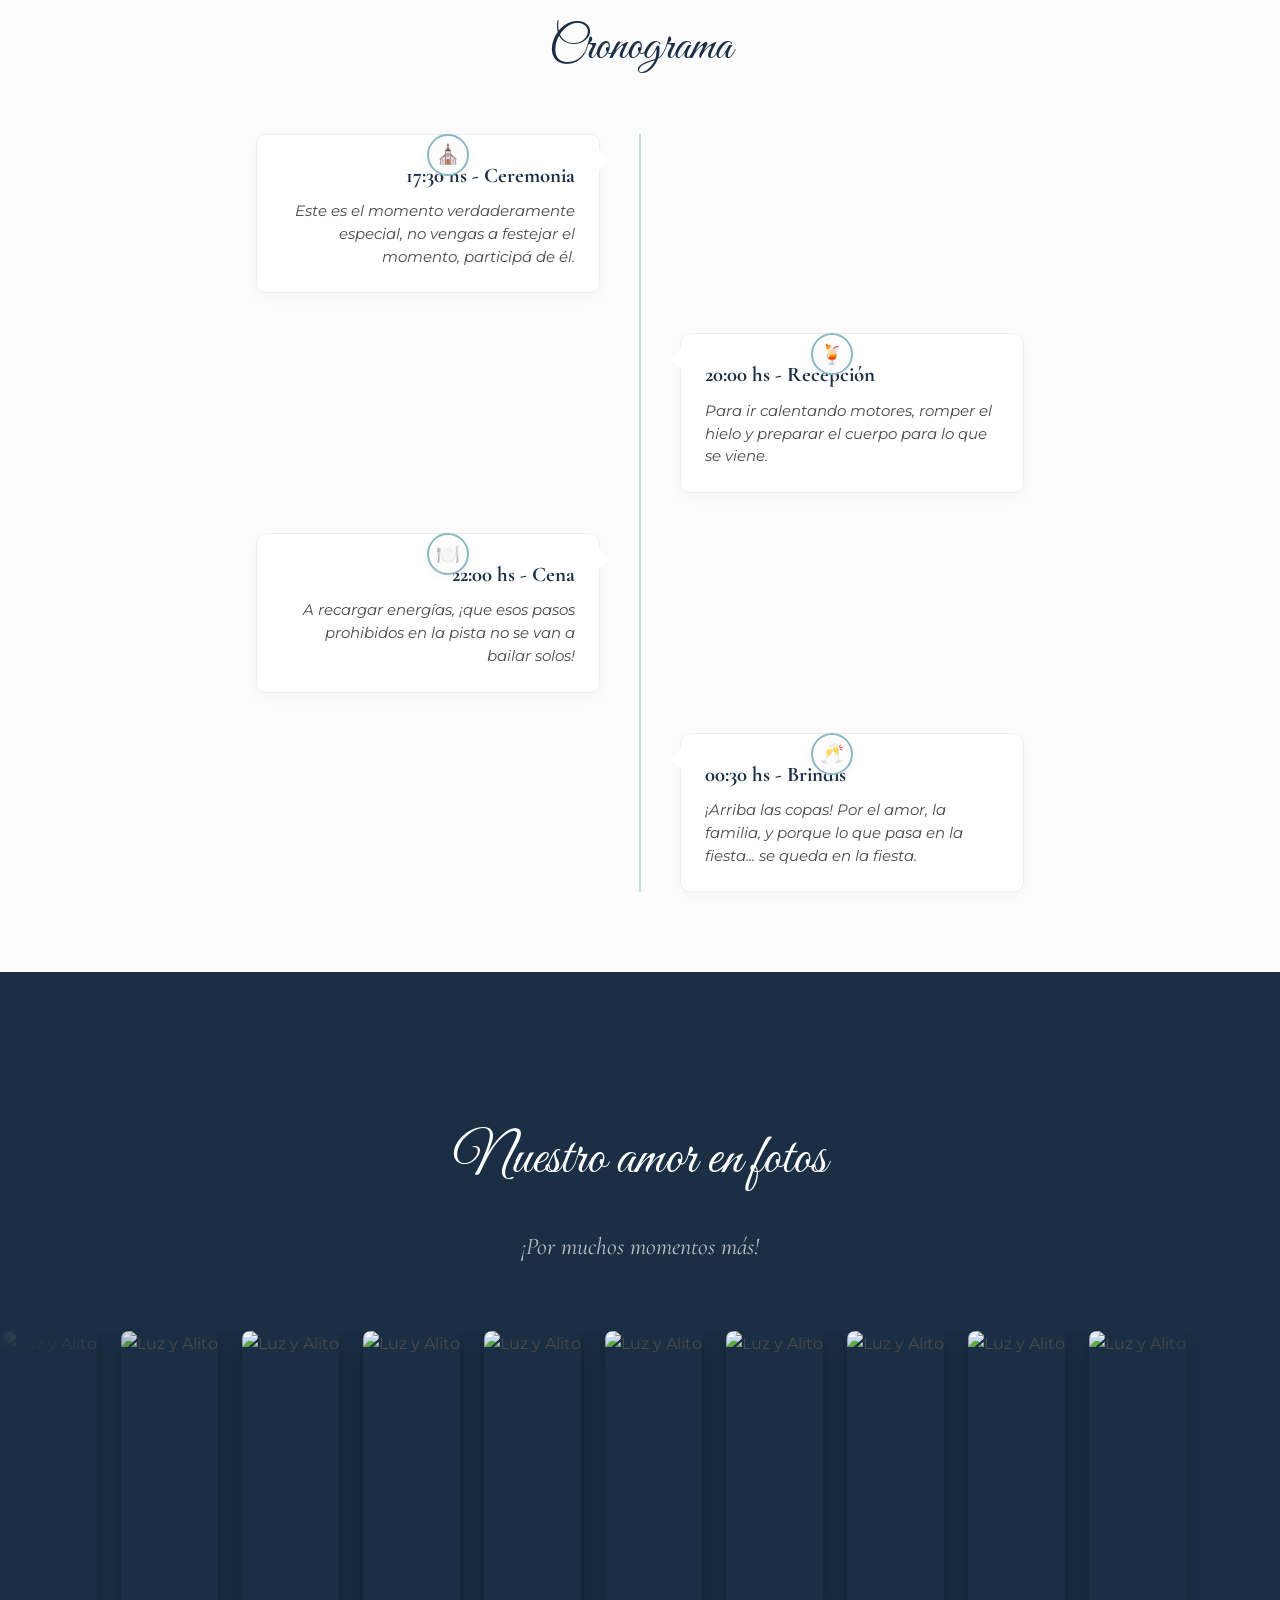
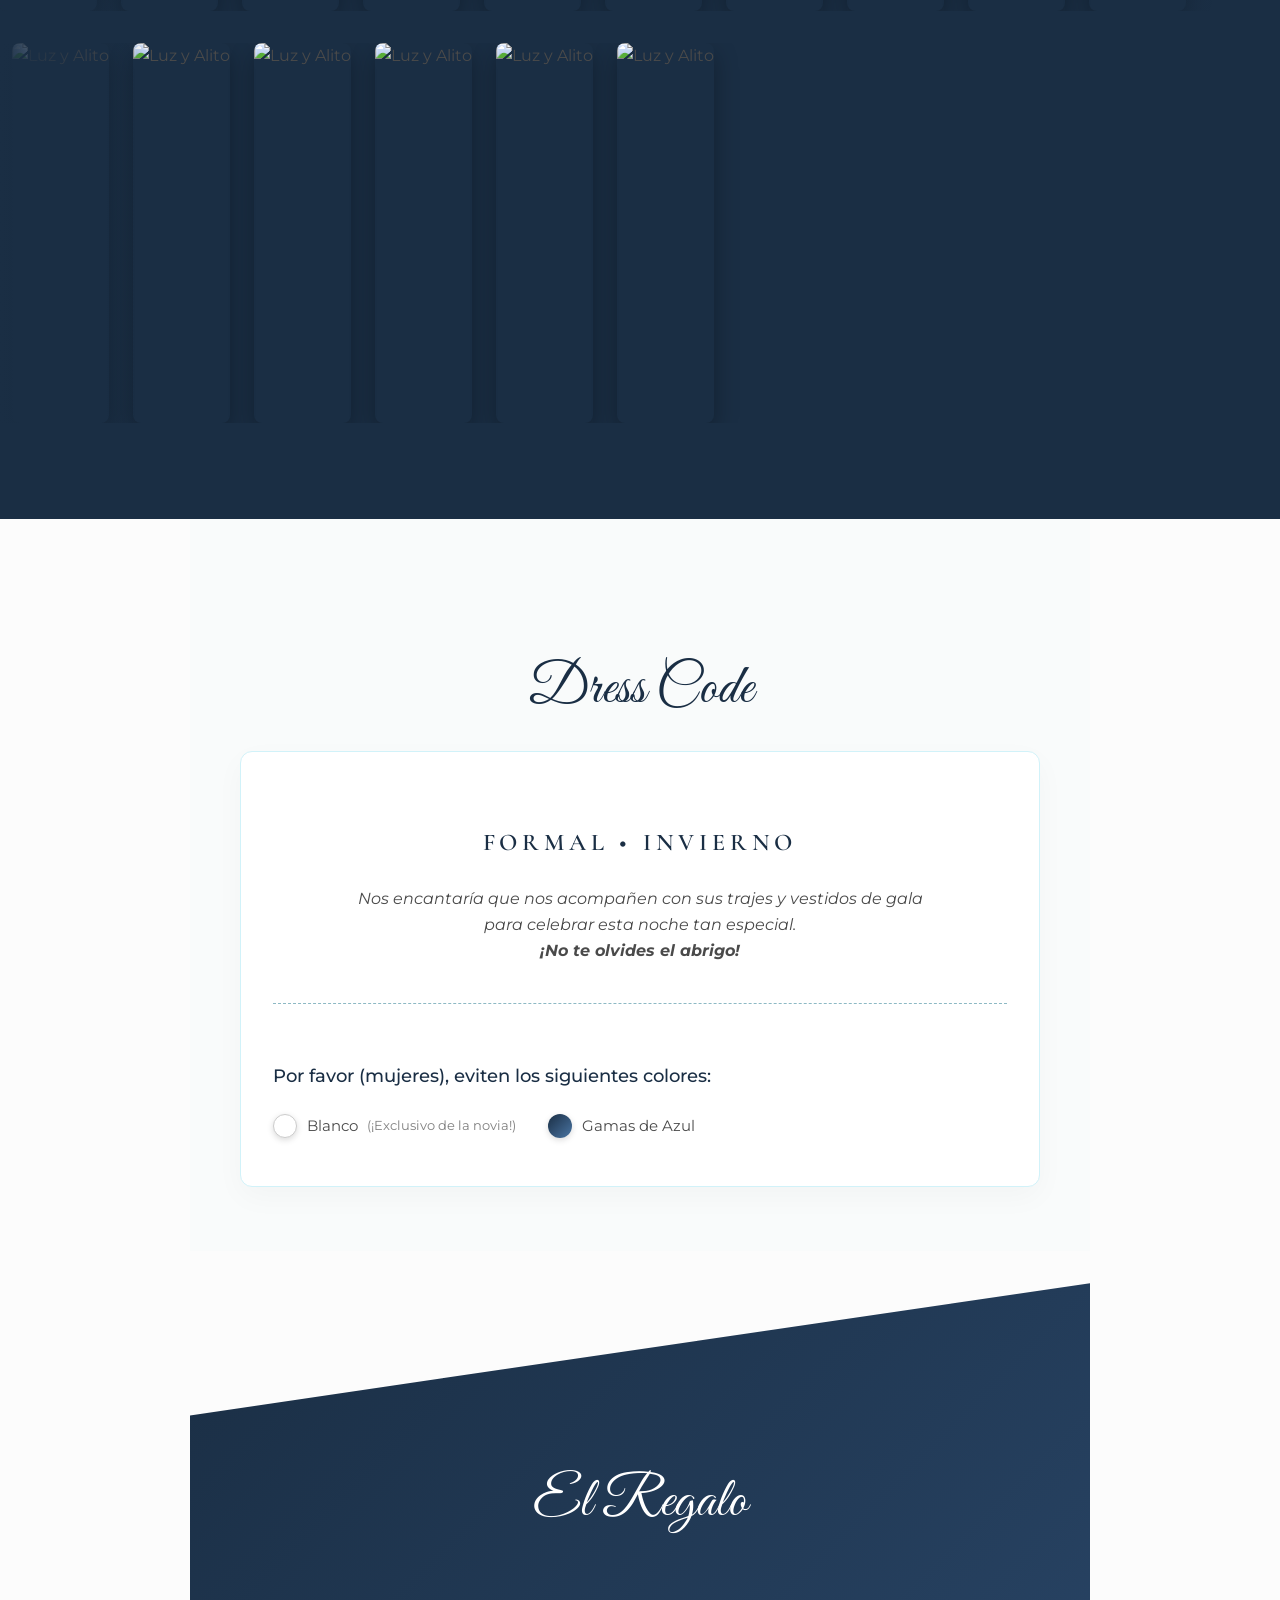
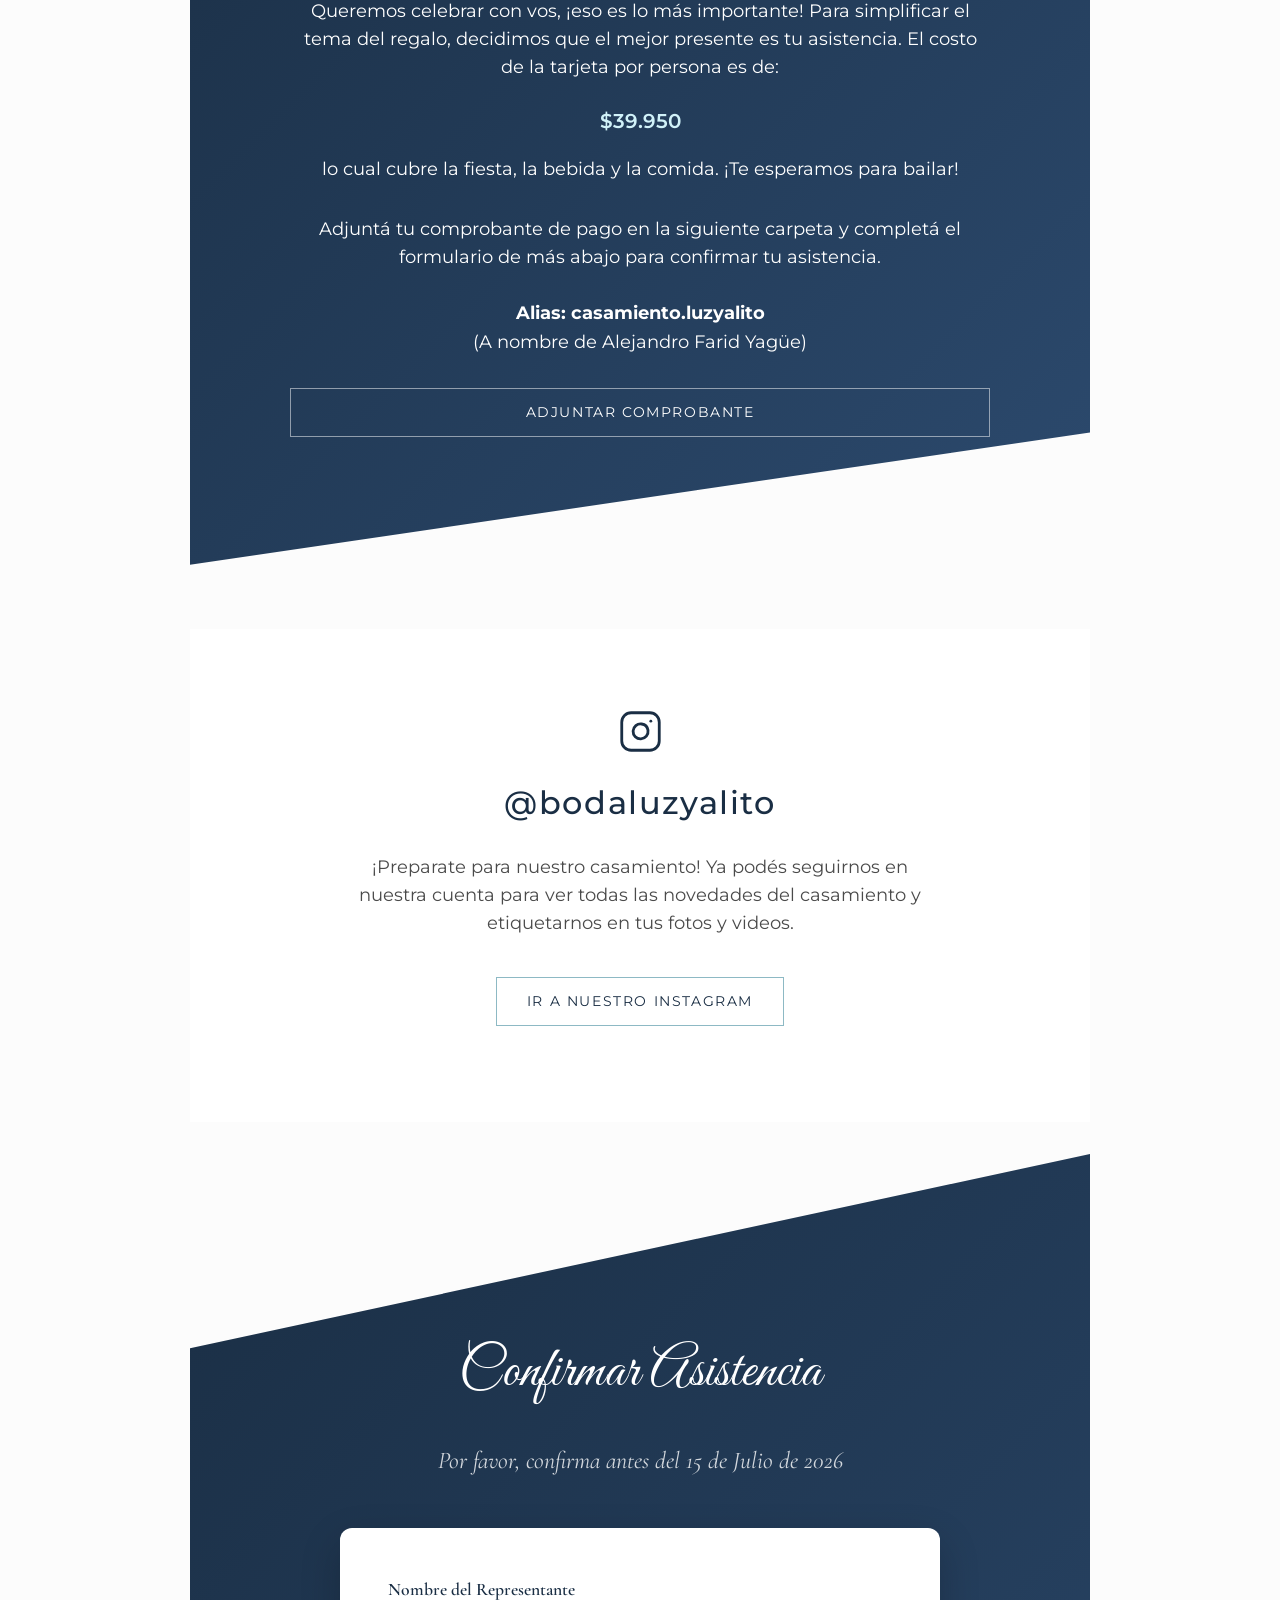
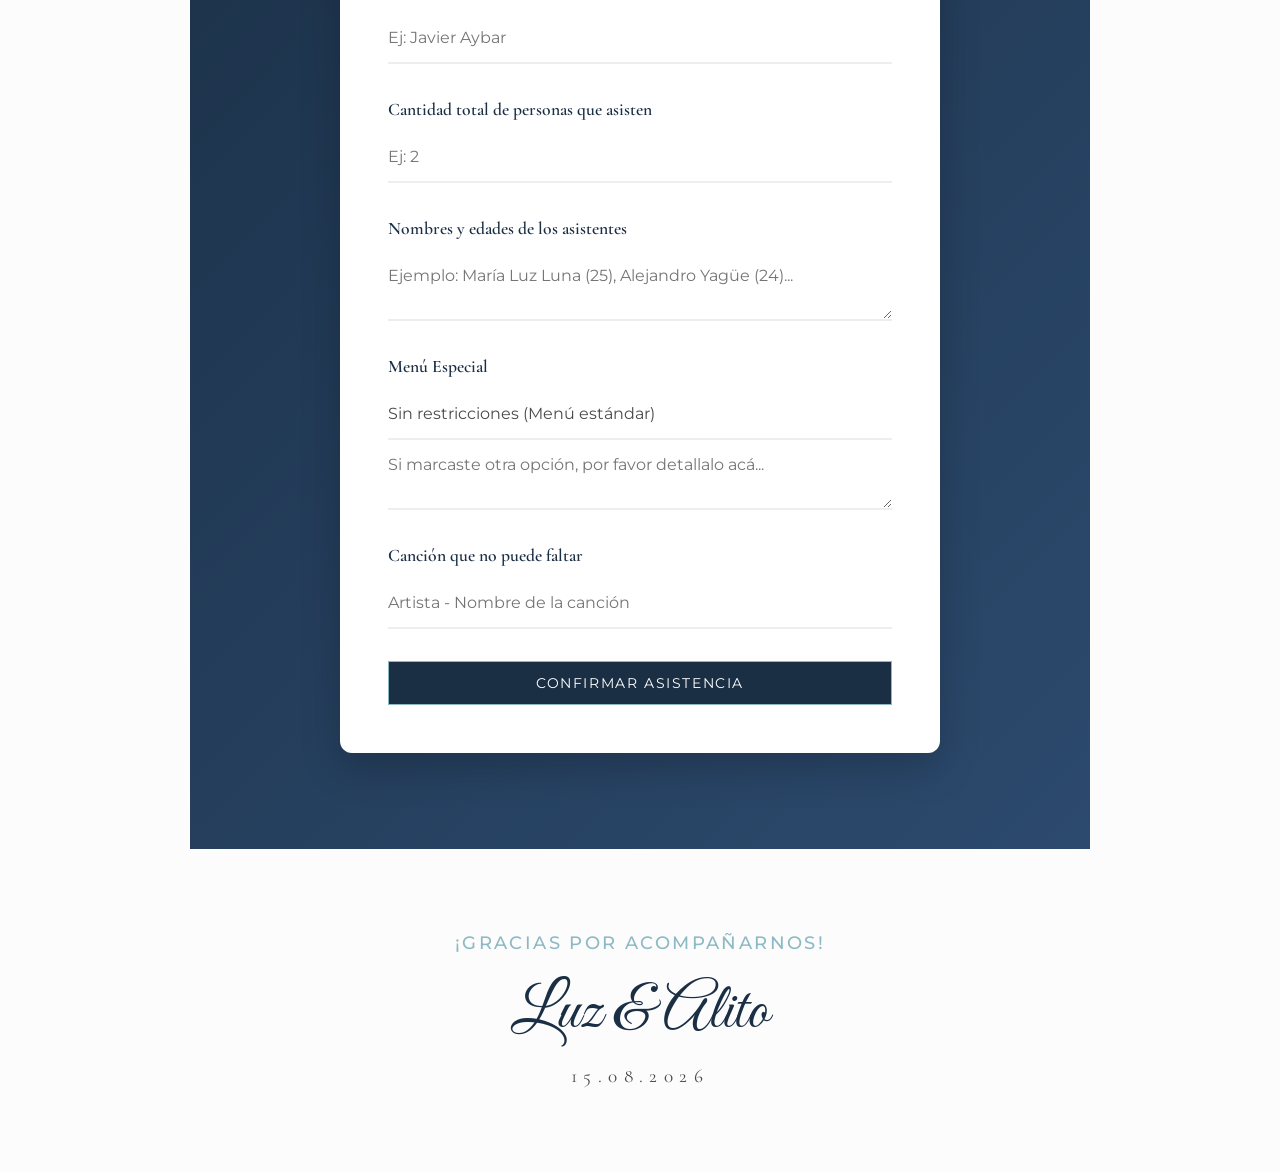
==== commit 35d06b8e: "agregar mi nombre al alias" ====
--- a/templates/index_brindis.html
+++ b/templates/index_brindis.html
@@ -267,7 +267,9 @@
 
             <p style="font-size: 1.1rem; margin-bottom: 2rem; padding: 0 1rem;">
                 Adjuntá tu comprobante de pago en la siguiente carpeta y completá el formulario de más abajo para confirmar tu asistencia.
+                <br>
                 <br><strong>Alias: casamiento.luzyalito</strong>
+                <br>(A nombre de Alejandro Farid Yagüe)
             </p>
 
             <a href="https://drive.google.com/drive/folders/1MSKx-AzAaVtiCy_ZaX9L3A9pdkCAbruA?usp=drive_link" target="_blank" class="btn-primary btn-calendar" style="margin: 0 auto;">
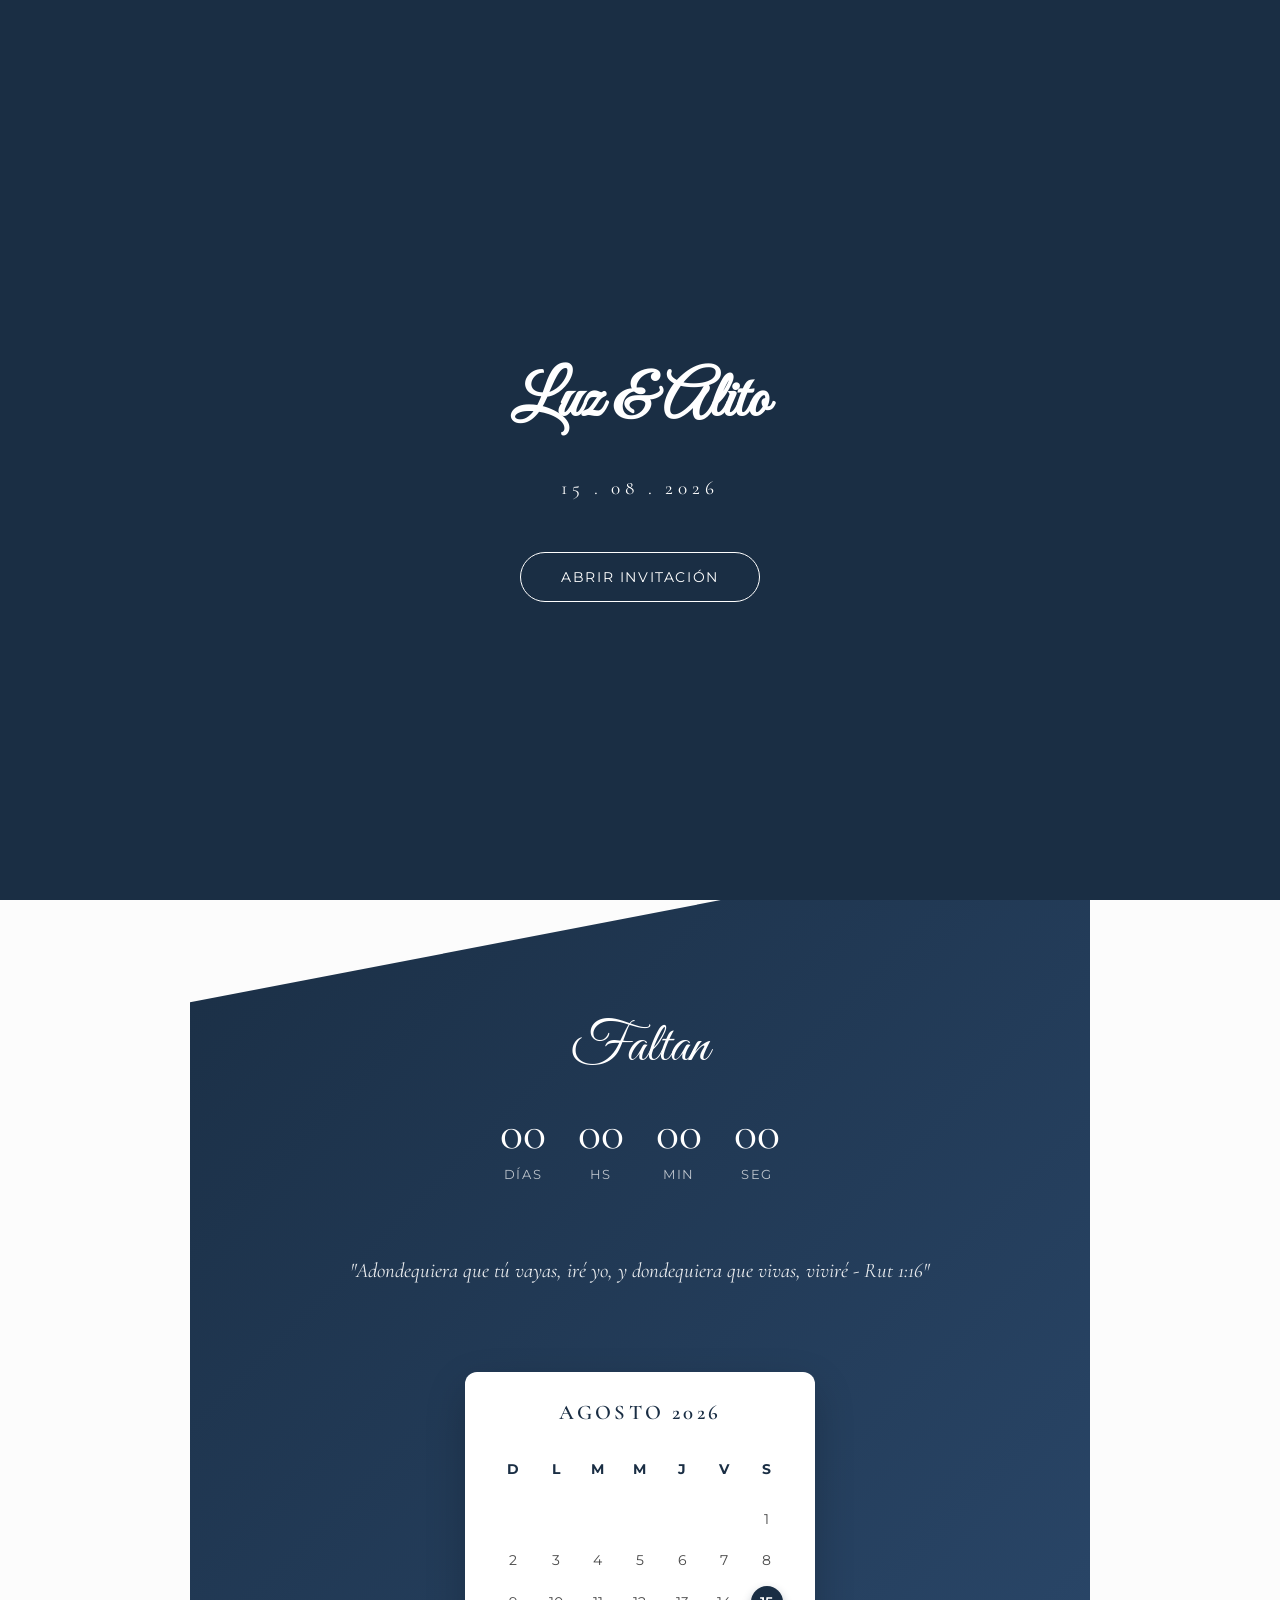
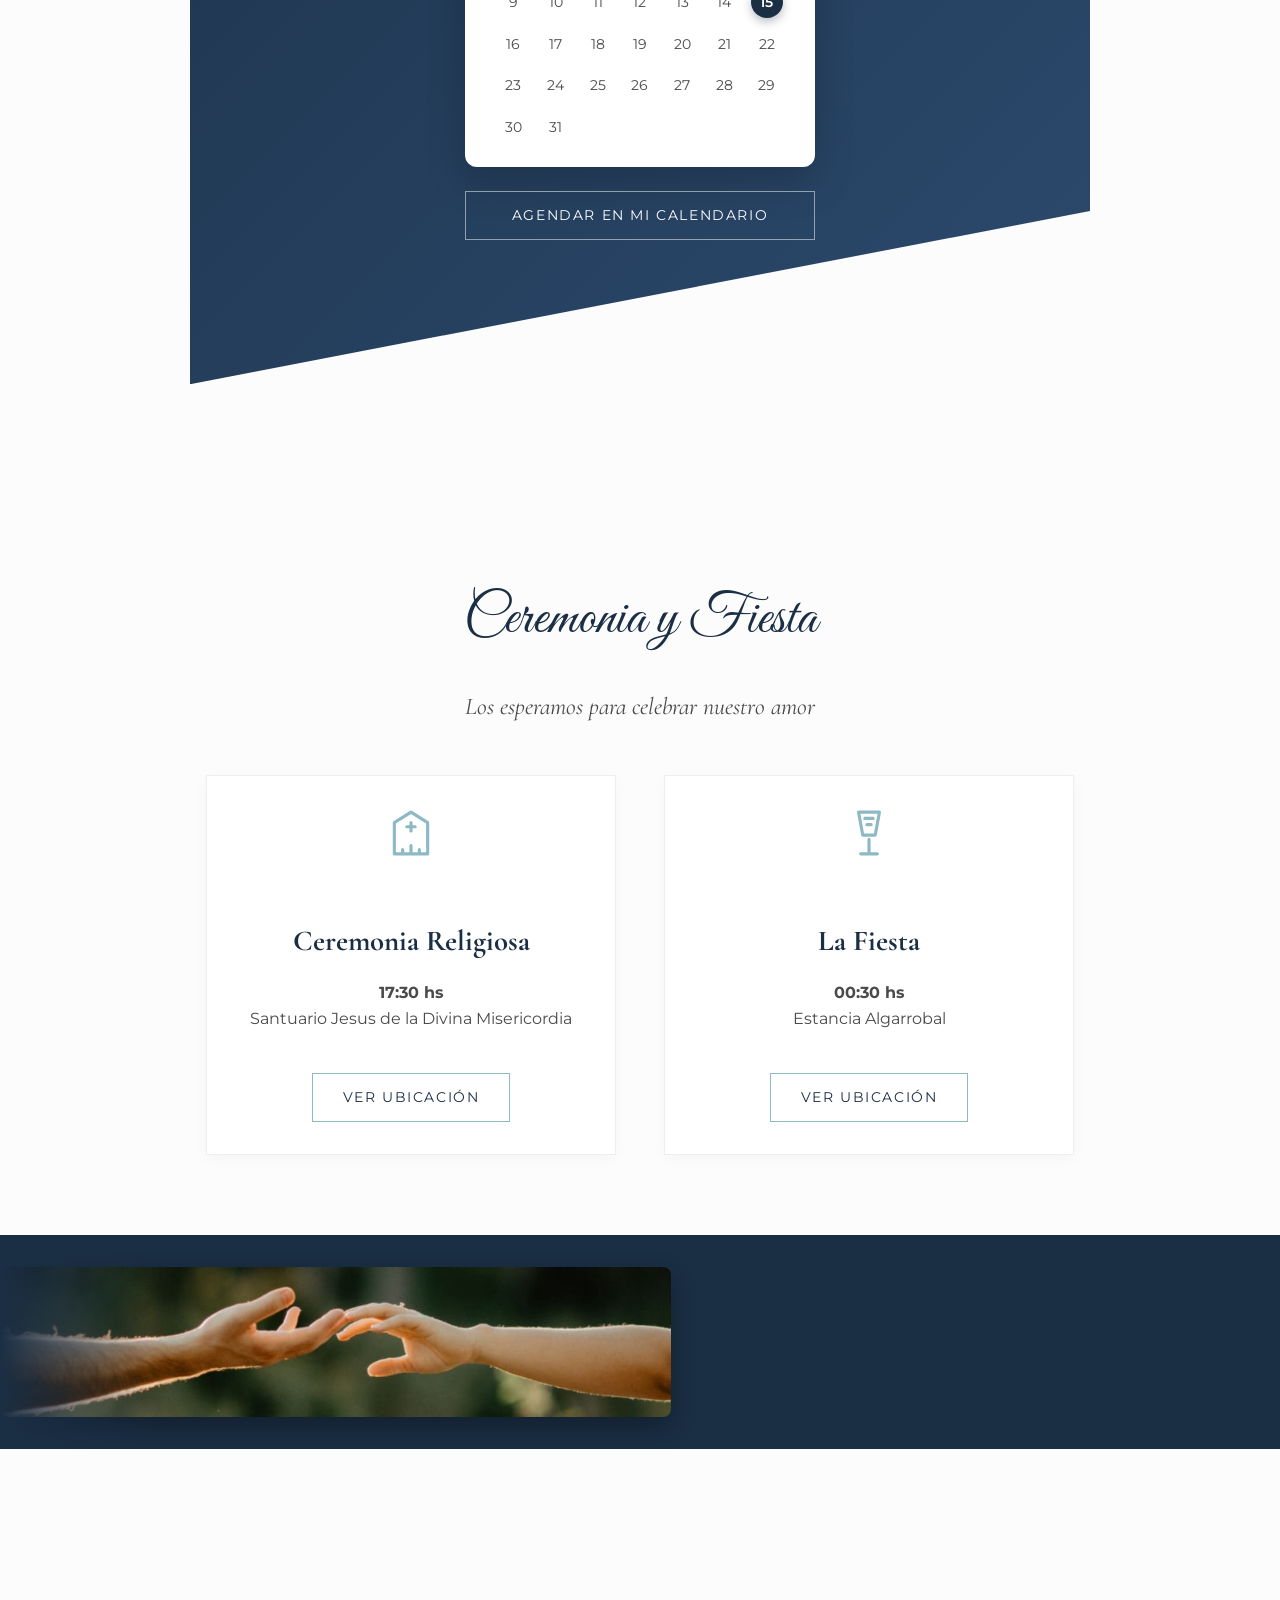
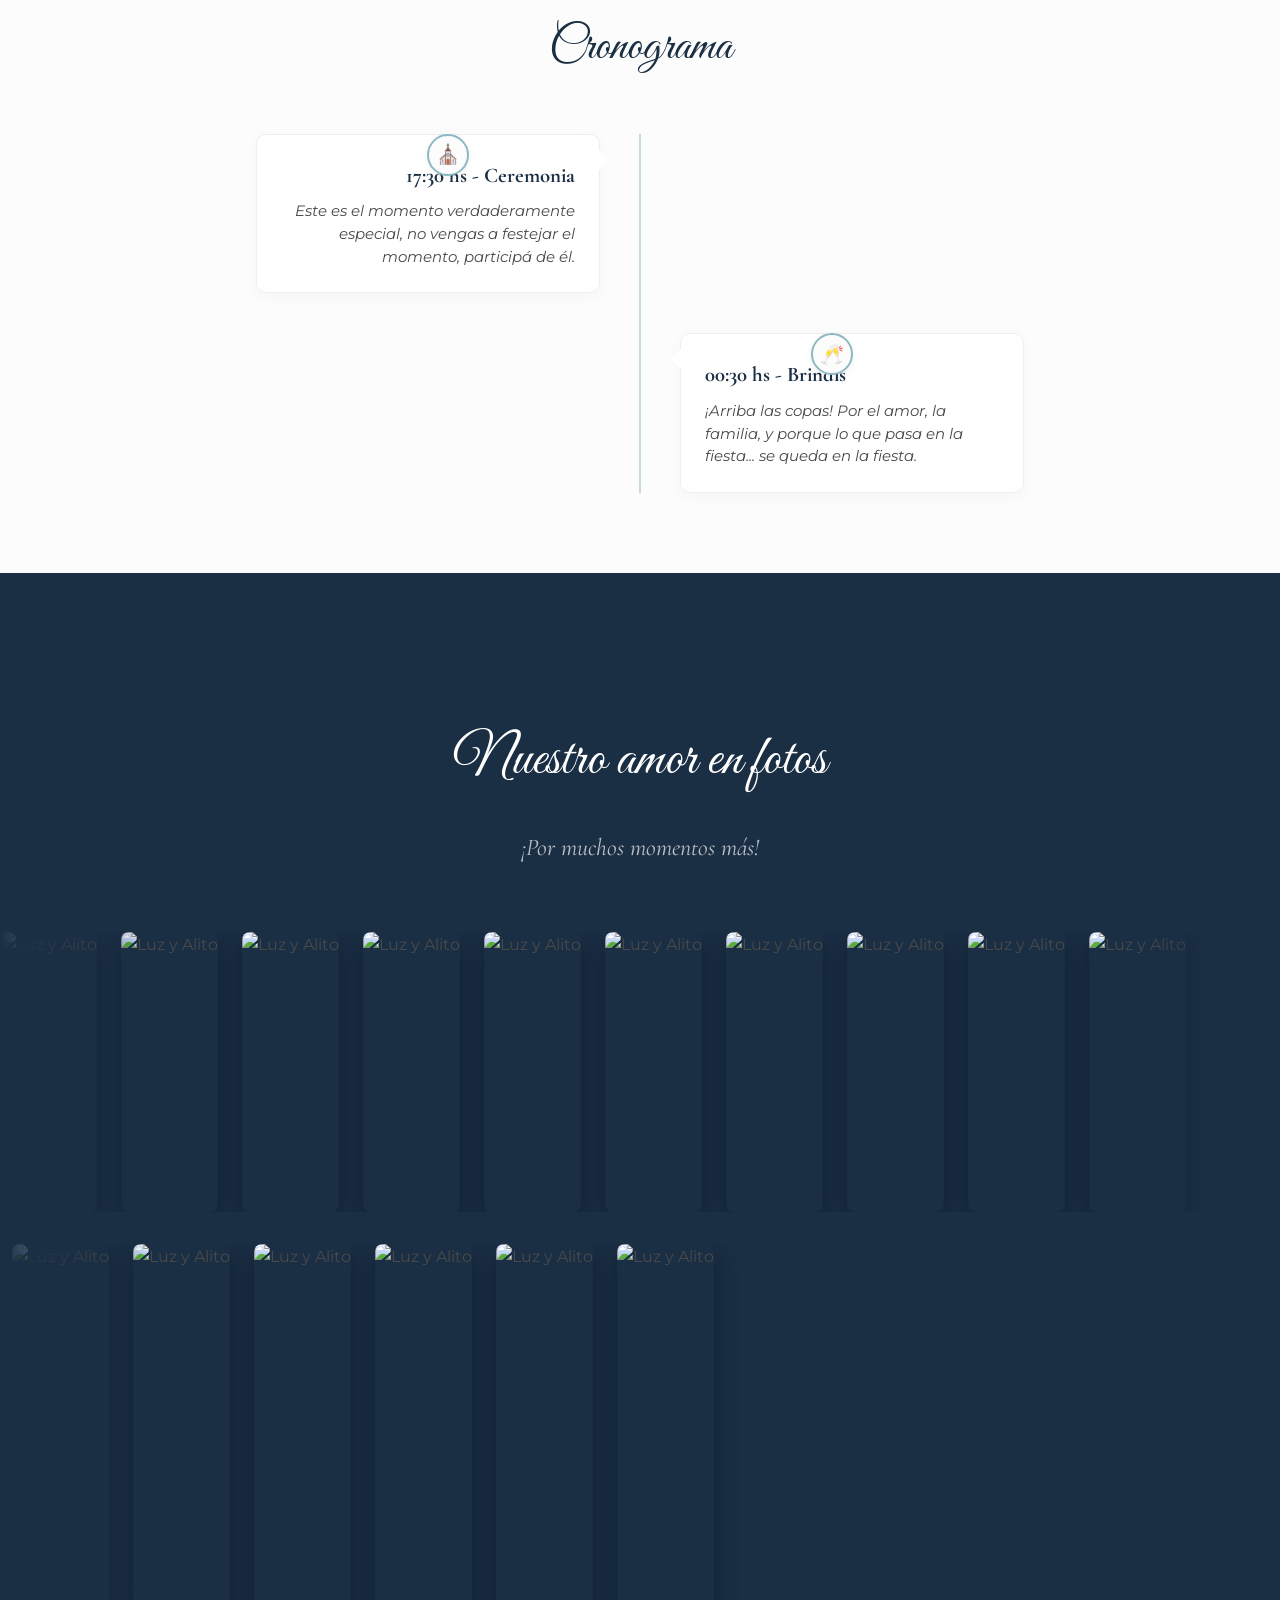
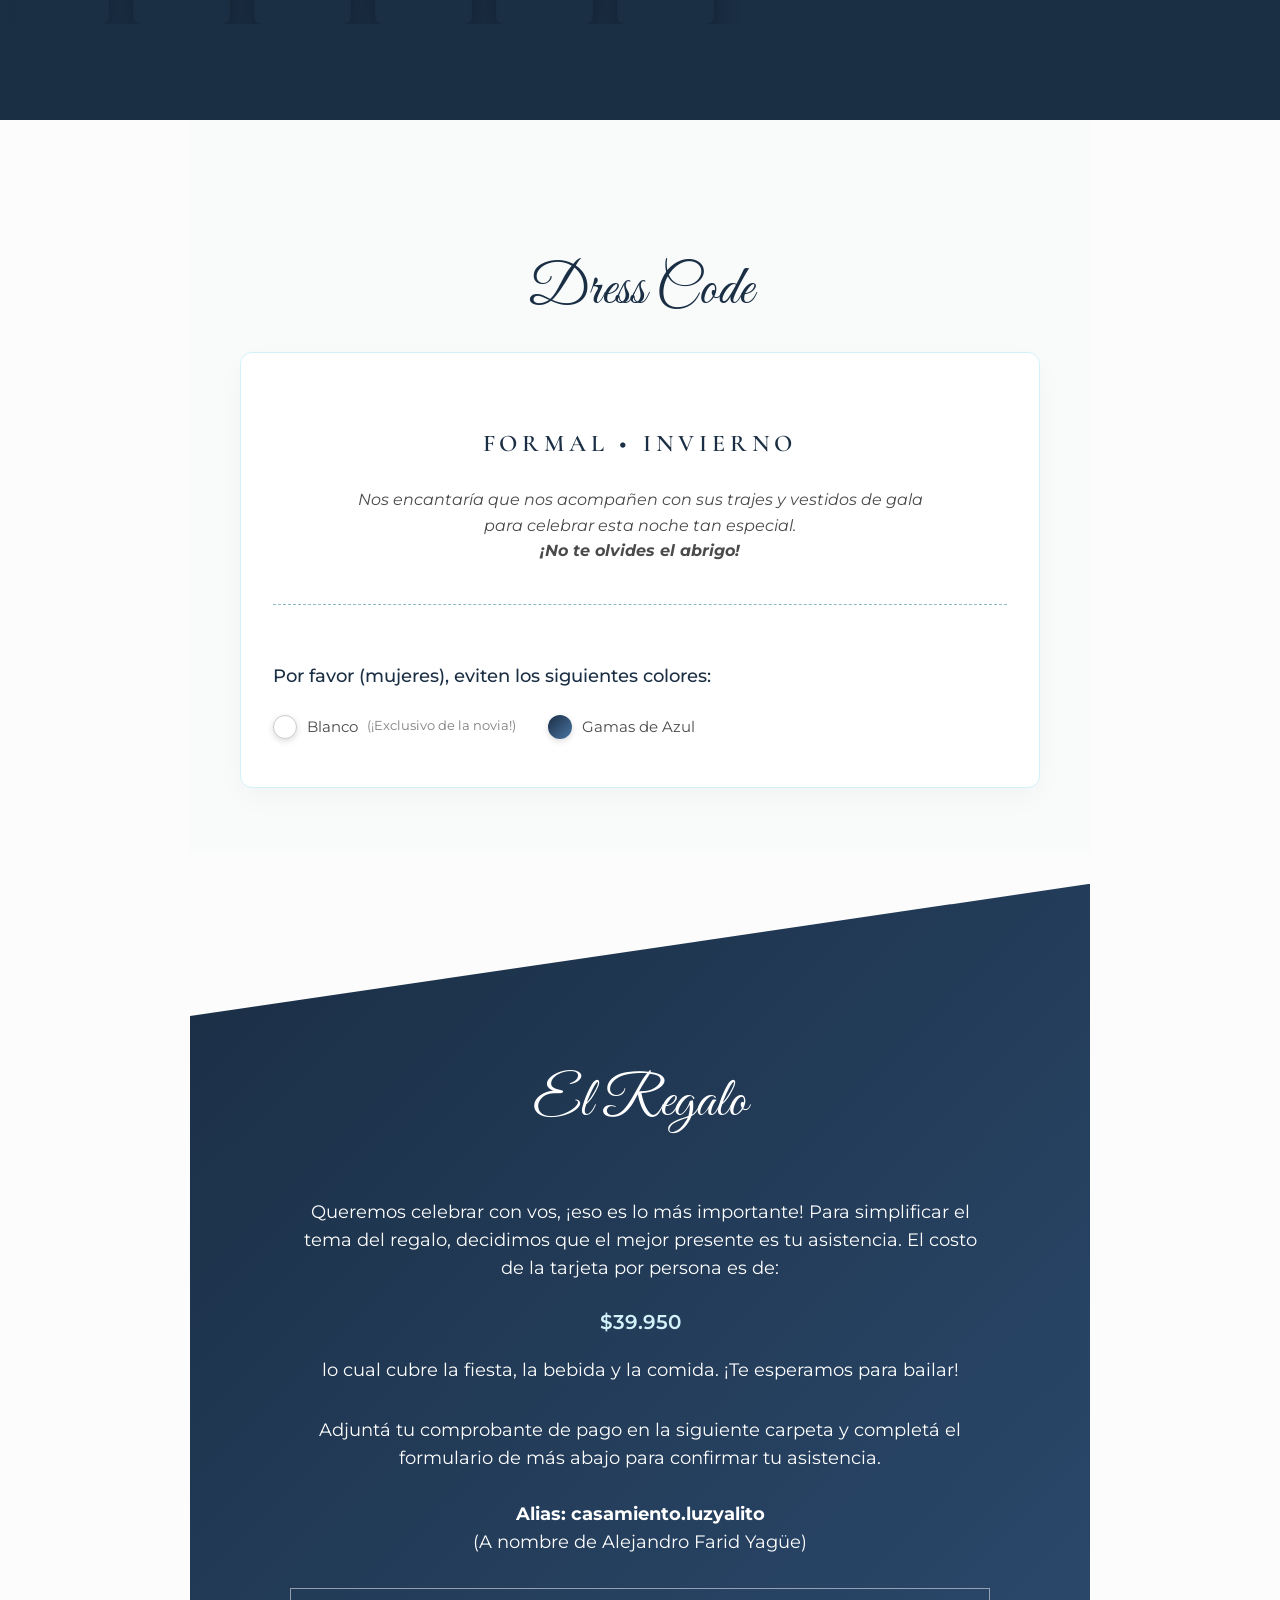
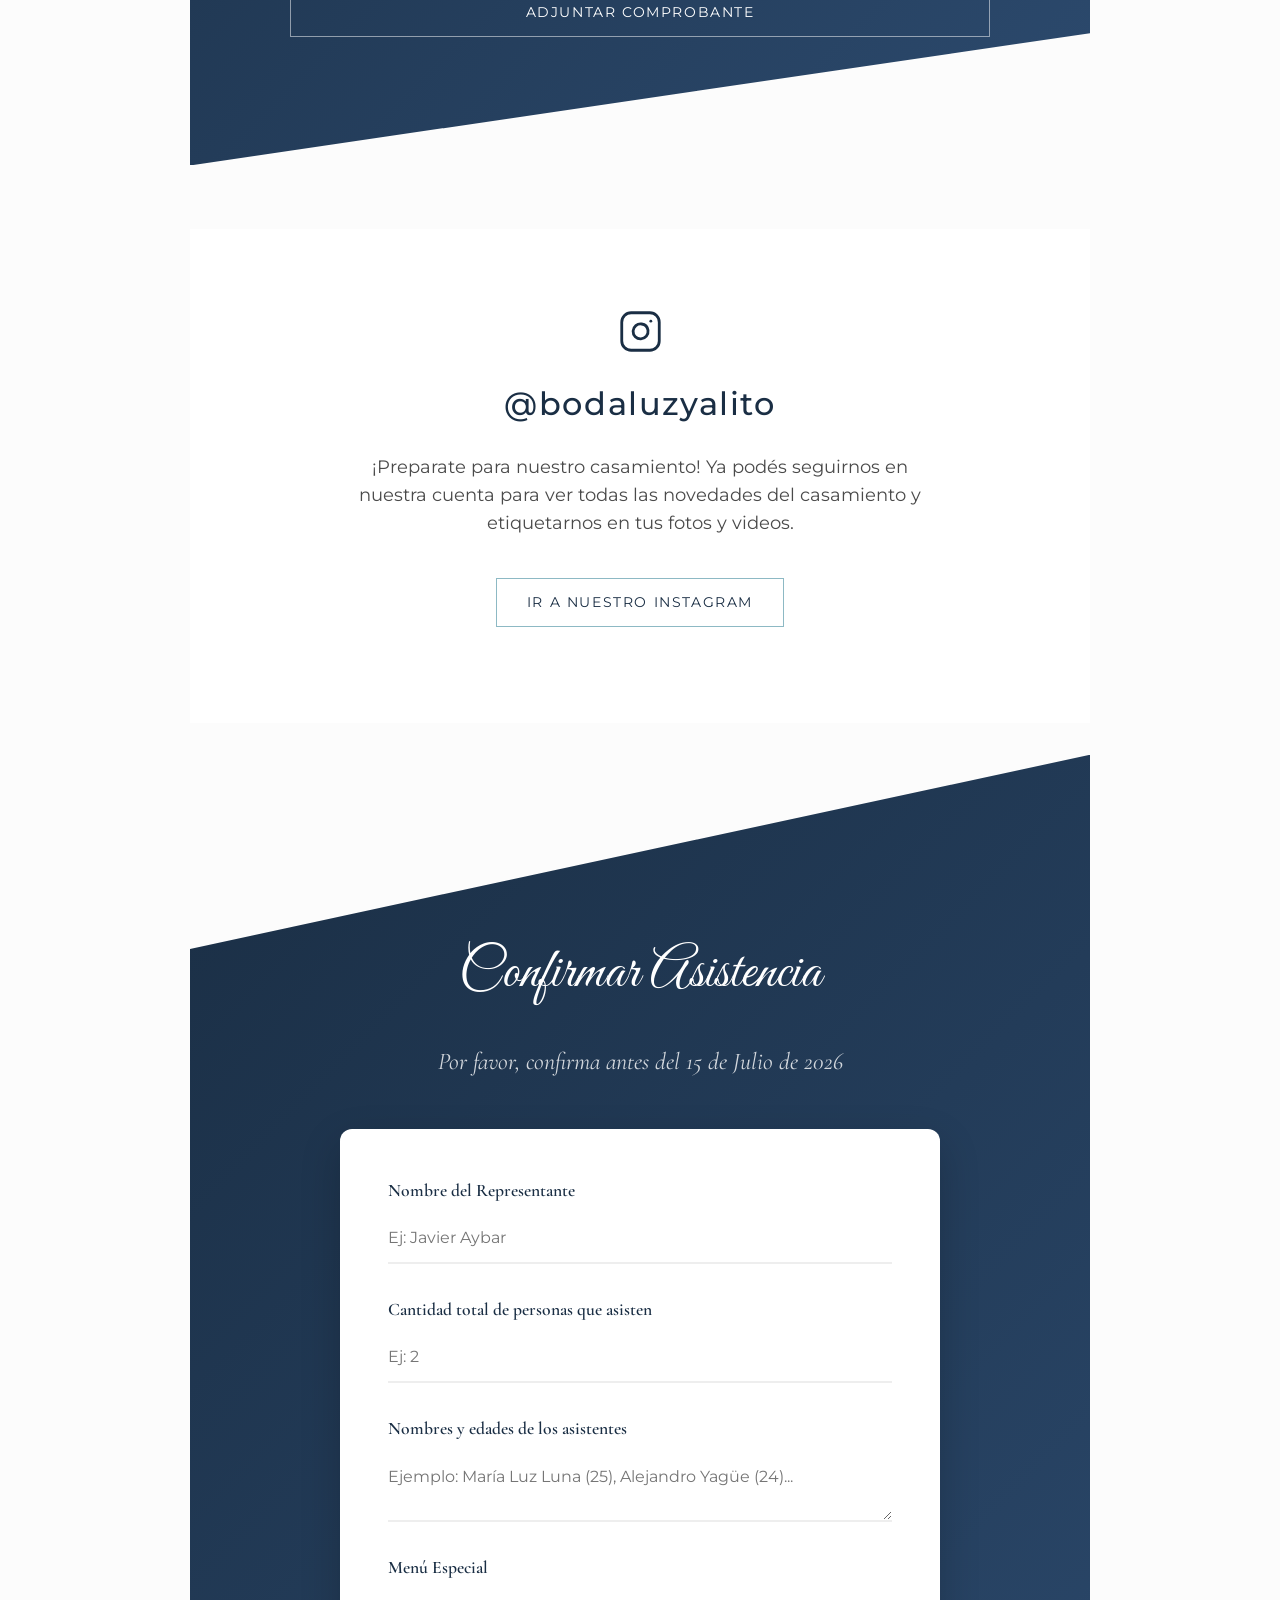
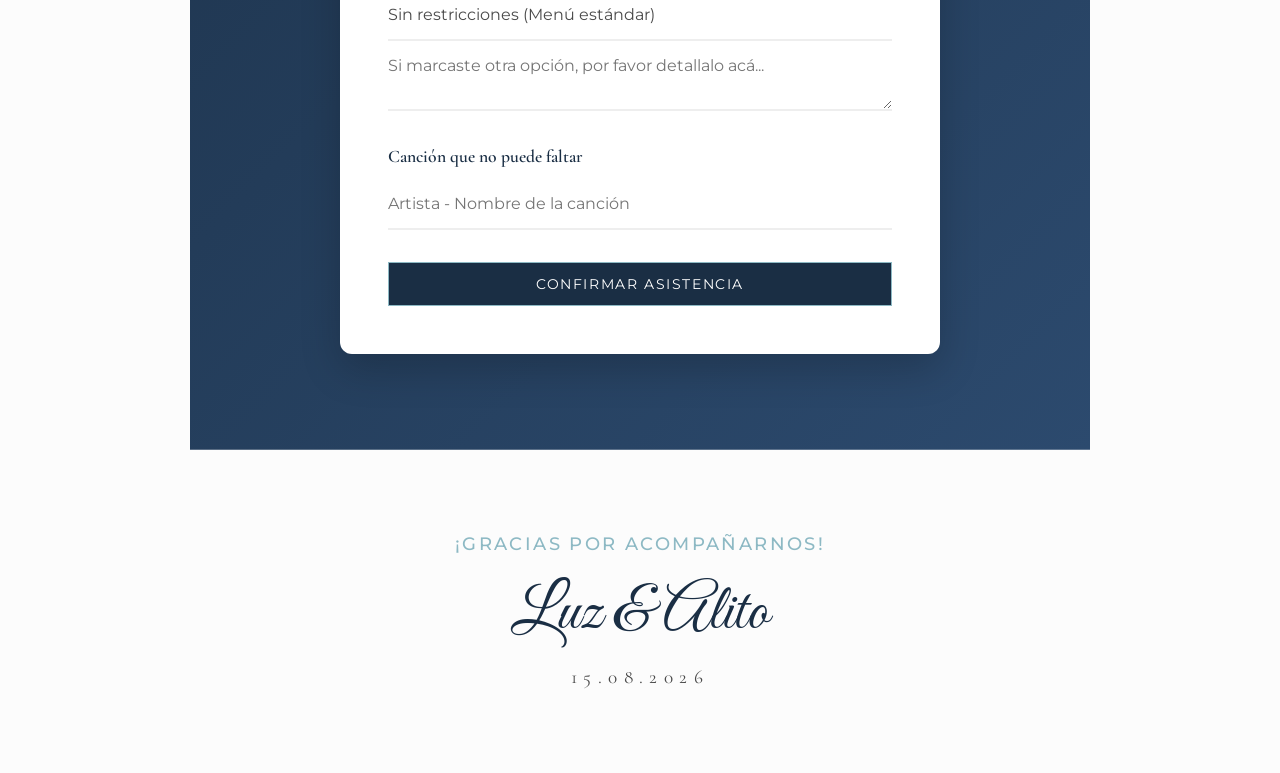
==== commit 51652678: "brindis" ====
--- a/templates/index_brindis.html
+++ b/templates/index_brindis.html
@@ -99,7 +99,7 @@
                 </div>
             </div>
 
-            <a href="https://calendar.google.com/calendar/render?action=TEMPLATE&text=Boda+de+Luz+y+Alito&dates=20260815T203000Z/20260816T080000Z&details=%C2%A1Lleg%C3%B3+el+gran+d%C3%ADa!+Ceremonia+17:30+hs+en+Santuario+Jes%C3%BAs+de+la+Divina+Misericordia.+Fiesta+20:00+hs+en+Alto+del+Algarrobal.&location=San+Rafael,+Mendoza,+Argentina" target="_blank" class="btn-primary btn-calendar">
+            <a href="https://calendar.google.com/calendar/render?action=TEMPLATE&text=Boda+de+Luz+y+Alito&dates=20260815T203000Z/20260816T080000Z&details=%C2%A1Lleg%C3%B3+el+gran+d%C3%ADa!+Ceremonia+17:30+hs+en+Santuario+Jes%C3%BAs+de+la+Divina+Misericordia.+Fiesta+00:00+hs+en+Alto+del+Algarrobal.&location=San+Rafael,+Mendoza,+Argentina" target="_blank" class="btn-primary btn-calendar">
                 Agendar en mi Calendario
             </a>
         </div>
@@ -125,7 +125,7 @@
                     <path d="M8 22h8M12 15v7M17 2l-2 11h-6l-2-11h10zM10 5h4M11 8h2" stroke-linecap="round" stroke-linejoin="round"/>
                 </svg>
                 <h3 class="location-title">La Fiesta</h3>
-                <p><strong>20:00 hs</strong><br>Estancia Algarrobal</p>
+                <p><strong>00:30 hs</strong><br>Estancia Algarrobal</p>
                 <br>
                 <a href="https://www.google.com/maps/place/Estancia+Algarrobal/@-34.6167637,-68.4097717,40277m/data=!3m1!1e3!4m10!1m2!2m1!1sel+algarrobal+san+rafael+mendoza!3m6!1s0x9679a9c98246d15d:0x475a10172214bb6f!8m2!3d-34.629145!4d-68.1458076!15sCiBlbCBhbGdhcnJvYmFsIHNhbiByYWZhZWwgbWVuZG96YVoiIiBlbCBhbGdhcnJvYmFsIHNhbiByYWZhZWwgbWVuZG96YZIBFmZ1bmN0aW9uX3Jvb21fZmFjaWxpdHmaASRDaGREU1VoTk1HOW5TMFZKUTBGblNVUkNObkl6TkcxblJSQULgAQD6AQQIABBA!16s%2Fg%2F11cs5szw_x?entry=ttu&g_ep=EgoyMDI2MDQyMi4wIKXMDSoASAFQAw%3D%3D" target="_blank" class="btn-primary">Ver ubicación</a>
             </div>
@@ -153,21 +153,6 @@
                     </div>
                 </div>
                 
-                <div class="timeline-item">
-                    <div class="timeline-icon">🍹</div>
-                    <div class="timeline-content">
-                        <h4>20:00 hs - Recepción</h4>
-                        <p>Para ir calentando motores, romper el hielo y preparar el cuerpo para lo que se viene.</p>
-                    </div>
-                </div>
-                
-                <div class="timeline-item">
-                    <div class="timeline-icon">🍽️</div>
-                    <div class="timeline-content">
-                        <h4>22:00 hs - Cena</h4>
-                        <p>A recargar energías, ¡que esos pasos prohibidos en la pista no se van a bailar solos!</p>
-                    </div>
-                </div>
                 
                 <div class="timeline-item">
                     <div class="timeline-icon">🥂</div>
--- a/static/css/styles.css
+++ b/static/css/styles.css
@@ -657,4 +657,236 @@
 
 .lightbox-close:hover {
     color: var(--accent-cyan);
-}+}
+
+/* =========================================
+   PÁGINA DE LISTA DE REGALOS (ESTILO CANVA)
+   ========================================= */
+.btn-back {
+    display: inline-flex;
+    align-items: center;
+    gap: 8px;
+    padding: 1rem 1.5rem;
+    font-family: var(--font-sans);
+    color: var(--primary-navy);
+    text-decoration: none;
+    font-weight: 500;
+}
+.btn-back:hover { color: var(--accent-cyan-dark); }
+
+.registry-container {
+    max-width: 600px;
+    margin: 0 auto;
+    padding: 2rem 1rem 5rem 1rem;
+    font-family: var(--font-sans);
+    color: var(--text-body);
+}
+
+.registry-header { text-align: center; margin-bottom: 2rem; }
+.registry-title { font-family: var(--font-script); font-size: 3.5rem; color: var(--primary-navy); margin: 0.5rem 0; font-weight: normal; }
+.registry-subtitle { font-family: var(--font-serif); font-size: 1.3rem; color: #8DB9C4; font-style: italic; margin-top: 0;}
+
+.registry-divider { display: flex; justify-content: center; gap: 5px; margin: 1rem 0; align-items: center;}
+.registry-divider::before, .registry-divider::after { content: ''; width: 40px; height: 1px; background-color: #d1e8f0; }
+.registry-divider .dot { width: 5px; height: 5px; border-radius: 50%; background-color: #d1e8f0; }
+.registry-divider .dot.active { background-color: #8DB9C4; width: 7px; height: 7px; }
+.category-div::before, .category-div::after { width: 60px; background-color: #8DB9C4;}
+.category-div .dot { display: none; }
+
+.registry-info-box {
+    background-color: #f2f9fd;
+    border: 1px solid #ddecF5;
+    border-radius: 12px;
+    padding: 1.5rem;
+    margin-bottom: 3rem;
+}
+.info-title { display: flex; align-items: center; gap: 8px; color: var(--primary-navy); font-family: var(--font-serif); font-size: 1.3rem; margin-top: 0;}
+.registry-info-box p { font-size: 0.95rem; line-height: 1.6; color: #444; }
+.info-signature { font-weight: bold; margin-top: 1rem !important; }
+.info-signature span { font-family: var(--font-serif); font-style: italic; font-weight: normal; float: right; color: var(--primary-navy);}
+
+.category-title { font-family: var(--font-script); font-size: 3rem; color: var(--primary-navy); text-align: center; font-weight: normal; margin-bottom: 0.5rem;}
+.fravega-tip { text-align: center; font-size: 0.9rem; color: #2998d6; margin-bottom: 1.5rem; }
+.fravega-tip strong { color: var(--primary-navy); font-style: italic; }
+
+.alias-box {
+    background-color: #f2f9fd;
+    border: 1px solid #ddecF5;
+    border-radius: 12px;
+    padding: 1.5rem;
+    text-align: center;
+    margin-bottom: 2rem;
+}
+.alias-box p { margin: 0 0 1rem 0; font-size: 0.95rem; }
+.alias-box h4 { margin: 0; font-family: var(--font-serif); font-size: 1.5rem; color: var(--primary-navy); letter-spacing: 0.05rem;}
+
+.gift-card {
+    background: white;
+    border: 1px solid #eef2f5;
+    border-radius: 12px;
+    padding: 1.5rem;
+    display: flex;
+    gap: 1.5rem;
+    margin-bottom: 1.5rem;
+    box-shadow: 0 4px 15px rgba(0,0,0,0.03);
+}
+.gift-icon {
+    width: 60px; height: 60px;
+    background-color: #f2f9fd;
+    border: 1px dashed #b5d8e8;
+    border-radius: 12px;
+    display: flex; align-items: center; justify-content: center;
+    flex-shrink: 0;
+}
+.gift-content { flex-grow: 1; }
+.gift-content h3 { margin: 0 0 0.3rem 0; font-family: var(--font-serif); font-size: 1.3rem; color: var(--primary-navy); }
+.gift-content p { margin: 0 0 1rem 0; font-size: 0.9rem; color: #777; }
+
+/* Botones de la Lista */
+.btn-gift-blue, .btn-gift-grey, .btn-gift-red {
+    display: block; width: 100%; text-align: center;
+    padding: 12px; border-radius: 30px; border: none;
+    font-family: var(--font-sans); font-size: 0.9rem; font-weight: 500;
+    text-decoration: none; cursor: pointer; transition: all 0.3s;
+}
+.btn-gift-blue { background-color: #71badd; color: white; box-shadow: 0 4px 10px rgba(113, 186, 221, 0.3); }
+.btn-gift-blue:hover { background-color: #5aa6ca; }
+
+.btn-gift-grey { background-color: #bcc3c6; color: white; cursor: not-allowed; margin-bottom: 0.5rem; }
+.btn-gift-red { background-color: #d1494c; color: white; box-shadow: 0 4px 10px rgba(209, 73, 76, 0.3); }
+.btn-gift-red:hover { background-color: #b83a3d; }
+
+@media (max-width: 600px) {
+    .gift-card { flex-direction: column; align-items: center; text-align: center; gap: 1rem; padding: 1.5rem 1rem;}
+}
+
+/* =========================================
+   PANEL DE CONTROL ADMINISTRATIVO (/info)
+   ========================================= */
+.admin-container {
+    max-width: 1100px;
+    margin: 0 auto;
+    font-family: var(--font-sans);
+}
+
+.admin-header {
+    text-align: center;
+    margin-bottom: 3rem;
+    color: var(--primary-navy);
+}
+
+.admin-title {
+    font-family: var(--font-serif);
+    font-size: 2.8rem;
+    margin-bottom: 0.2rem;
+    font-weight: 600;
+}
+
+.admin-cards-grid {
+    display: grid;
+    grid-template-columns: repeat(auto-fit, minmax(220px, 1fr));
+    gap: 1.5rem;
+    margin-bottom: 3rem;
+}
+
+.admin-card {
+    background: white;
+    padding: 2rem;
+    border-radius: 12px;
+    text-align: center;
+    box-shadow: 0 4px 15px rgba(0,0,0,0.05);
+    border: 1px solid #eef2f5;
+}
+
+.admin-card h3 {
+    margin: 0;
+    font-size: 2.5rem;
+    color: var(--primary-navy);
+    font-family: var(--font-serif);
+}
+
+.admin-card p {
+    margin: 0.5rem 0 0 0;
+    color: #777;
+    font-size: 0.9rem;
+    text-transform: uppercase;
+    letter-spacing: 0.05rem;
+}
+
+.table-section {
+    background: white;
+    padding: 2rem;
+    border-radius: 12px;
+    box-shadow: 0 4px 15px rgba(0,0,0,0.02);
+    border: 1px solid #eef2f5;
+}
+
+.table-section-title {
+    font-family: var(--font-serif);
+    color: var(--primary-navy);
+    font-size: 1.8rem;
+    margin-top: 0;
+    margin-bottom: 1.5rem;
+    border-bottom: 2px solid #f4f7f9;
+    padding-bottom: 0.75rem;
+}
+
+.table-responsive {
+    width: 100%;
+    overflow-x: auto; /* Permite scroll horizontal en celulares para que no se rompa */
+    -webkit-overflow-scrolling: touch;
+}
+
+.admin-table {
+    width: 100%;
+    border-collapse: collapse;
+    text-align: left;
+    font-size: 0.95rem;
+}
+
+.admin-table th, .admin-table td {
+    padding: 14px 16px;
+    border-bottom: 1px solid #f0l4l8;
+    vertical-align: middle;
+}
+
+.admin-table th {
+    background-color: #f8fafc;
+    color: var(--primary-navy);
+    font-weight: 600;
+}
+
+.admin-table tr:hover {
+    background-color: #fafcfd;
+}
+
+/* Badges estéticos para los datos */
+.badge-count {
+    background-color: var(--primary-navy);
+    color: white;
+    padding: 4px 10px;
+    border-radius: 20px;
+    font-size: 0.85rem;
+    font-weight: 600;
+}
+
+.badge-menu {
+    background-color: #e6f7ff;
+    color: #1890ff;
+    padding: 4px 8px;
+    border-radius: 6px;
+    font-size: 0.85rem;
+    font-weight: 500;
+}
+
+.badge-user {
+    background-color: #f6ffed;
+    color: #52c41a;
+    padding: 4px 10px;
+    border-radius: 20px;
+    font-size: 0.85rem;
+    font-weight: 500;
+}
+
+.text-muted { color: #888; font-size: 0.9rem; }
+.text-italic { font-style: italic; color: #555; }
